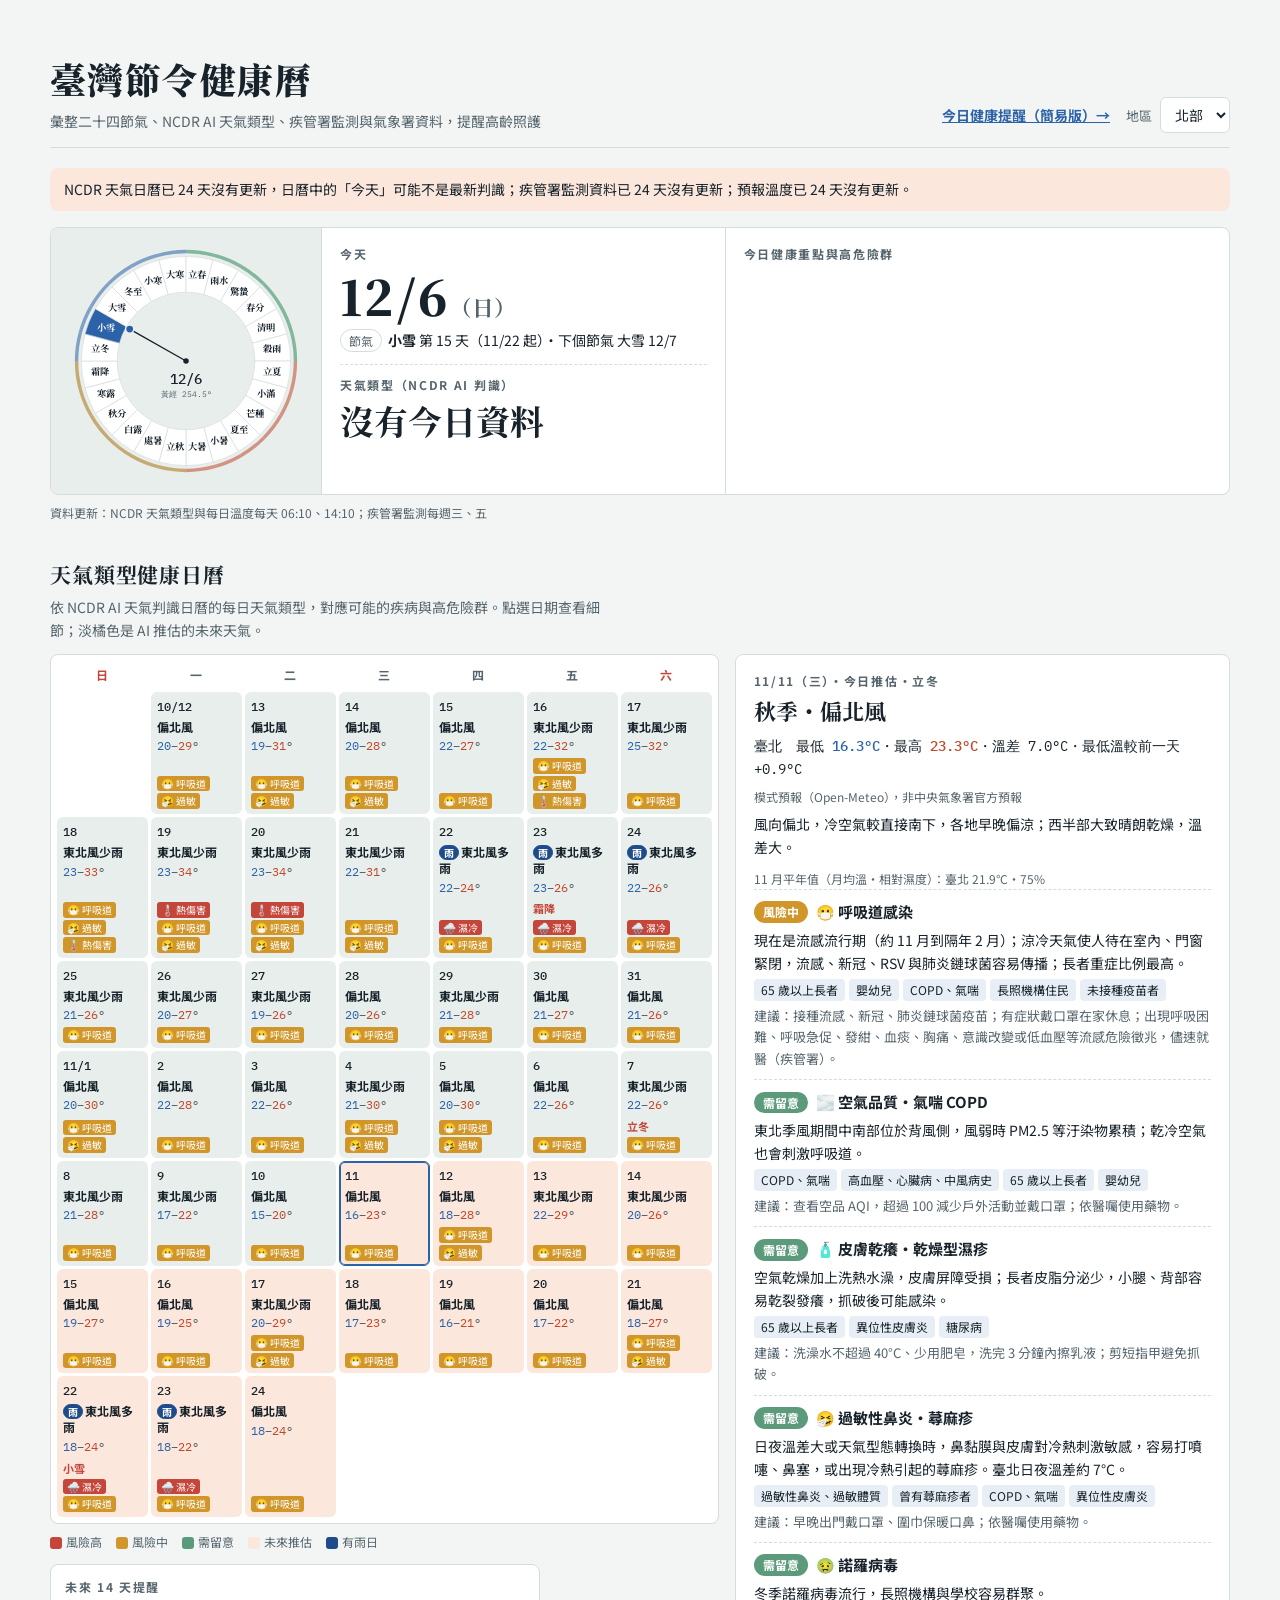
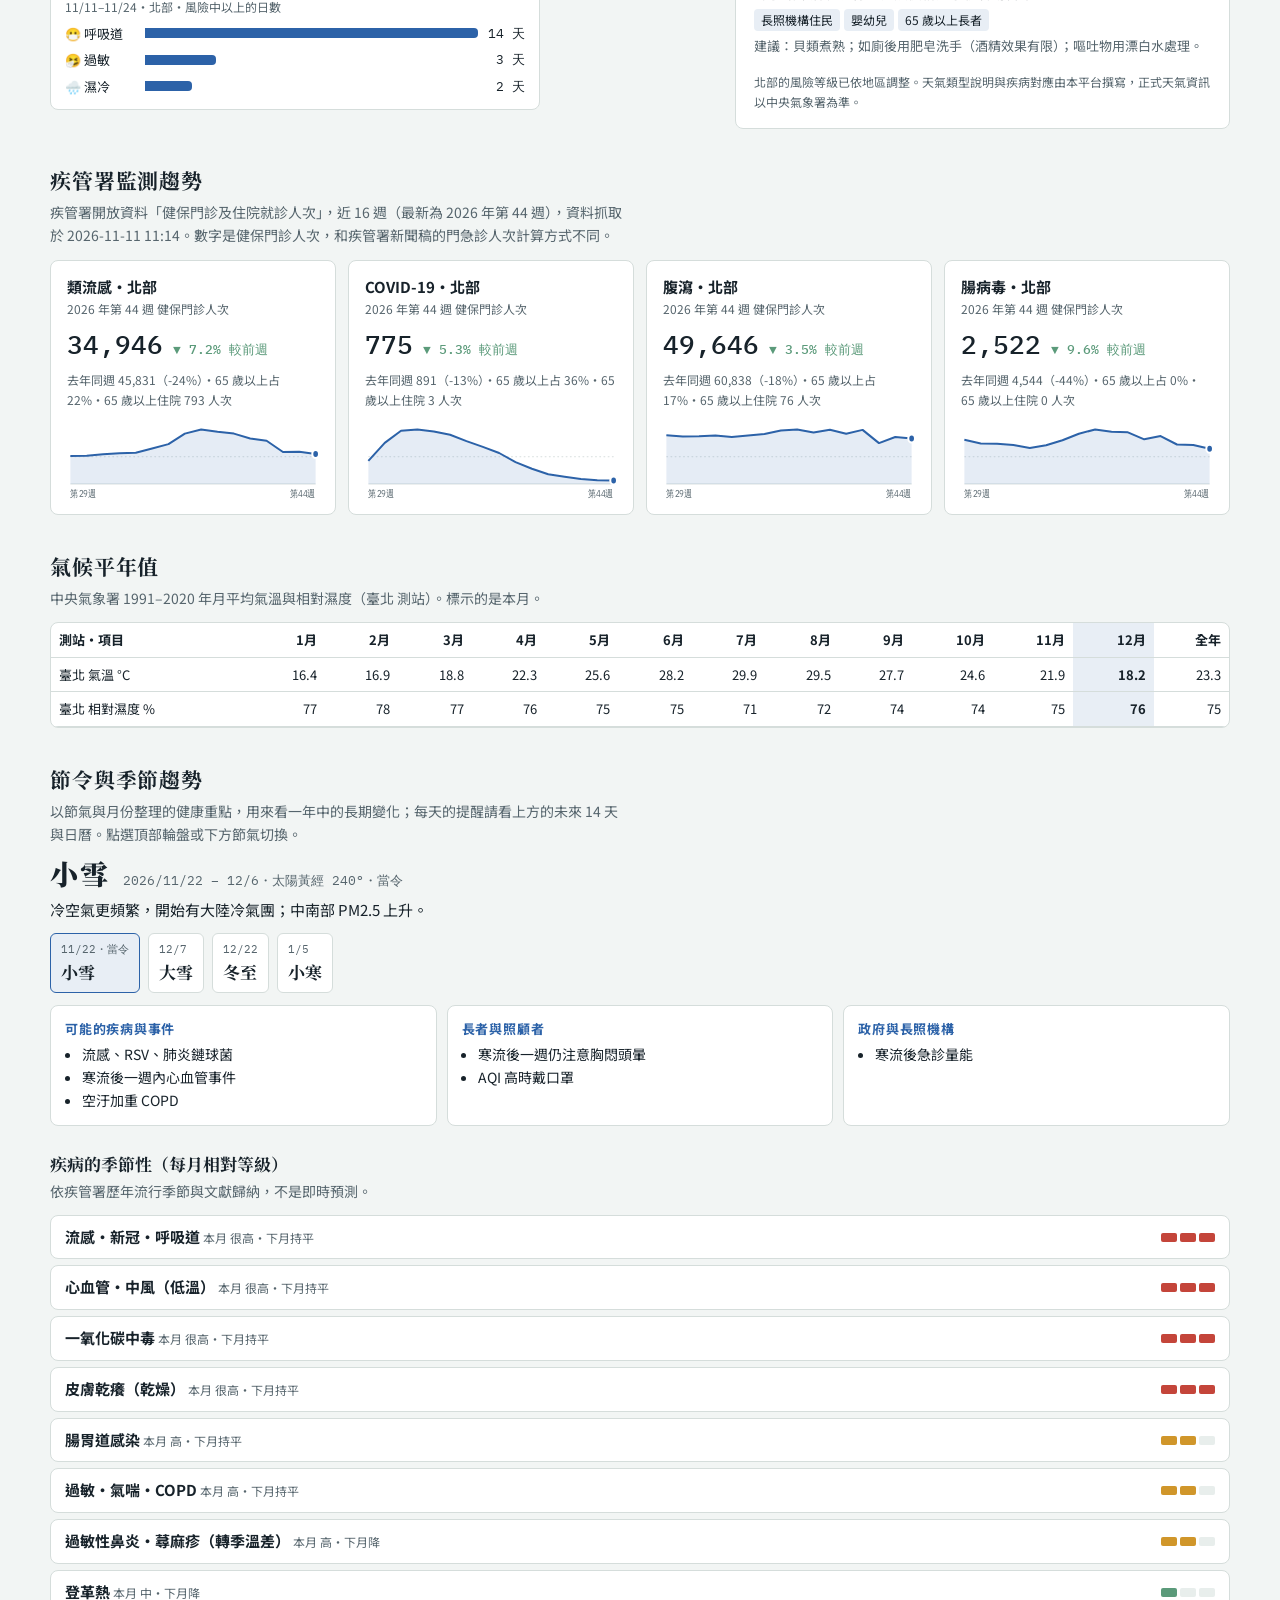
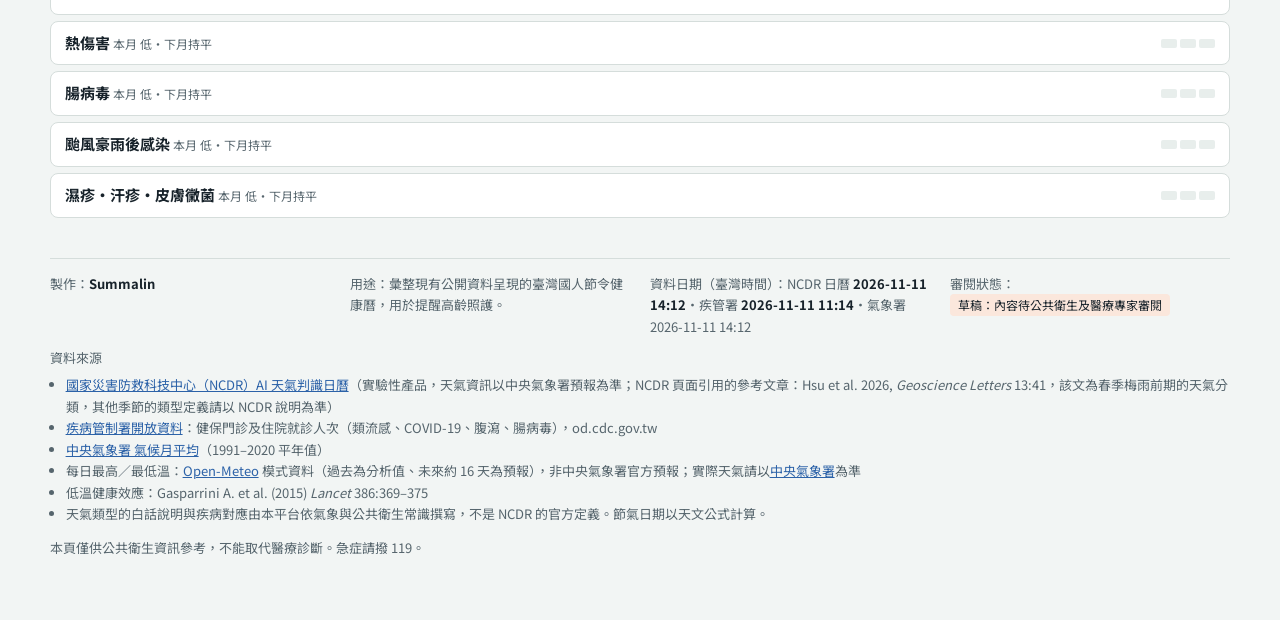
==== jieqi_health_web/site/index.html @ 46d6a979 "新增第三版節令健康曆（依節氣與候排列）與 722 血壓追蹤；就醫警訊改用官方出處 - /v3/：每列一個節氣、分初候二候三候；本節氣統計與 1991–2020 同節氣平均比較；一年 24 節氣表；疾管" ====
<!doctype html>
<html lang="zh-Hant-TW">
<head>
<meta charset="utf-8">
<meta name="viewport" content="width=device-width, initial-scale=1, viewport-fit=cover">
<style>:root{padding-top:env(safe-area-inset-top,0px);padding-bottom:env(safe-area-inset-bottom,0px)}body{margin:0}img{max-width:100%}[hidden]{display:none!important}</style>
</head>
<body>
﻿<title>臺灣節令健康曆</title>
<meta name="claude:viewport-fit-sides" content="cover">
<link rel="preconnect" href="https://fonts.googleapis.com">
<link rel="stylesheet" href="https://fonts.googleapis.com/css2?family=Noto+Serif+TC:wght@700;900&family=Noto+Sans+TC:wght@400;500;700&family=IBM+Plex+Mono:wght@400;500&display=swap">
<style>
/* Layout: 頂部今日摘要 → 天氣類型健康日曆（主角）→ 節氣輪盤 → 疾管署趨勢 → 平年值 → 季節風險；手機單欄 */
:root{
  --bg:#f2f5f4; --surface:#ffffff; --ink:#17222a; --muted:#56656d; --line:#d5dddb; --soft:#e8eeec;
  --spring:#2f8a5b; --summer:#c2472b; --autumn:#a8720f; --winter:#2c62a8;
  --accent:var(--winter); --accent-soft:color-mix(in srgb,var(--accent) 11%,var(--surface));
  --lv1:#5b9a7a; --lv2:#d0962a; --lv3:#c4453a; --fcst:#fbe7dc; --rain:#1e4b8a;
  --f-display:"Noto Serif TC","Songti TC","PMingLiU",serif;
  --f-body:"Noto Sans TC","PingFang TC","Microsoft JhengHei",sans-serif;
  --f-mono:"IBM Plex Mono",ui-monospace,Consolas,monospace;
}
@media (prefers-color-scheme: dark){:root:not([data-theme="light"]){
  --bg:#0f161b; --surface:#162028; --ink:#e3eaee; --muted:#93a3ab; --line:#2a3943; --soft:#1d2a33;
  --spring:#5cc18a; --summer:#f0785a; --autumn:#e2ab45; --winter:#6fa2e8;
  --lv1:#5fb48a; --lv2:#e2a940; --lv3:#ec6b5c; --fcst:#3a2a22; --rain:#6fa2e8; color-scheme:dark}}
:root[data-theme="dark"]{
  --bg:#0f161b; --surface:#162028; --ink:#e3eaee; --muted:#93a3ab; --line:#2a3943; --soft:#1d2a33;
  --spring:#5cc18a; --summer:#f0785a; --autumn:#e2ab45; --winter:#6fa2e8;
  --lv1:#5fb48a; --lv2:#e2a940; --lv3:#ec6b5c; --fcst:#3a2a22; --rain:#6fa2e8; color-scheme:dark}
body{background:var(--bg);color:var(--ink);font-family:var(--f-body);font-size:15px;line-height:1.65}
.wrap{max-width:1180px;margin:0 auto;padding-block:24px 48px;padding-left:max(16px,env(safe-area-inset-left,0px));padding-right:max(16px,env(safe-area-inset-right,0px))}
header.top{display:flex;flex-wrap:wrap;align-items:flex-end;justify-content:space-between;gap:12px 24px;border-bottom:1px solid var(--line);padding-bottom:14px;margin-bottom:20px}
header.top h1{font-family:var(--f-display);font-weight:900;font-size:clamp(26px,4vw,36px);margin:0;letter-spacing:.04em}
header.top p{margin:2px 0 0;color:var(--muted);font-size:14px}
.controls{display:flex;flex-wrap:wrap;gap:8px;align-items:center}
.v2link{font-size:14px;font-weight:700;color:var(--accent);margin-right:8px}
.controls label{font-size:13px;color:var(--muted)}
select{font:inherit;font-size:14px;padding:6px 10px;border:1px solid var(--line);border-radius:6px;background:var(--surface);color:var(--ink)}
button{font:inherit;cursor:pointer;color:var(--ink)}
:focus-visible{outline:2px solid var(--accent);outline-offset:2px}
h2{font-family:var(--f-display);font-size:21px;margin:34px 0 4px;letter-spacing:.04em;text-wrap:balance}
.lede{color:var(--muted);font-size:14px;margin:0 0 12px;max-width:72ch}
.notice{background:var(--fcst);border-radius:8px;padding:10px 14px;font-size:14px;margin-bottom:16px}

/* 今日摘要 */
.today{display:grid;grid-template-columns:minmax(0,.9fr) minmax(0,1fr) minmax(0,1.5fr);gap:12px}
@media (max-width:900px){.today{grid-template-columns:minmax(0,1fr)}}
.card{background:var(--surface);border:1px solid var(--line);border-radius:8px;padding:16px 18px;min-width:0}
.eyebrow{font-size:12px;letter-spacing:.14em;color:var(--muted);font-weight:700}
.big{font-family:var(--f-display);font-weight:900;font-size:clamp(34px,5vw,48px);line-height:1.1;margin:6px 0 2px;letter-spacing:.05em}
.meta{font-family:var(--f-mono);font-size:13px;color:var(--muted)}
.wx-type{font-family:var(--f-display);font-weight:700;font-size:clamp(26px,3.6vw,34px);line-height:1.2;margin:6px 0 4px}
.tag{display:inline-block;font-size:12px;padding:1px 8px;border-radius:999px;border:1px solid var(--line);color:var(--muted);margin-right:4px;white-space:nowrap}
.tag.rain{background:var(--rain);border-color:var(--rain);color:#fff}
.tag.fc{background:var(--fcst);border-color:transparent;color:var(--ink)}
.toprisk{display:flex;flex-direction:column;gap:8px;margin-top:8px}
.tr{display:grid;grid-template-columns:auto minmax(0,1fr);gap:4px 10px;align-items:baseline}
.pill{font-size:12px;font-weight:700;padding:1px 9px;border-radius:999px;color:#fff;white-space:nowrap}
.pill.l1{background:var(--lv1)}.pill.l2{background:var(--lv2)}.pill.l3{background:var(--lv3)}
.tr b{font-size:15px}
.tr span.g{grid-column:2;font-size:13px;color:var(--muted)}

#t-date{white-space:nowrap}
#t-date .wd{font-size:.45em;font-weight:700;color:var(--muted);letter-spacing:0}
.termnote{font-size:14px;margin-top:6px;line-height:1.6}
.termnote .tag{margin-right:6px}
.freq{font-size:12px;color:var(--muted);margin-top:8px}

/* 健康日曆 */
.calwrap{display:grid;grid-template-columns:minmax(0,1.35fr) minmax(0,1fr);gap:16px;align-items:start}
@media (max-width:960px){.calwrap{grid-template-columns:minmax(0,1fr)}}
.cal{display:grid;grid-template-columns:repeat(7,minmax(0,1fr));gap:3px;background:var(--surface);border:1px solid var(--line);border-radius:8px;padding:6px}
.cal .hd{text-align:center;font-size:12px;font-weight:700;color:var(--muted);padding:4px 0}
.cal .hd.we{color:var(--lv3)}
.day{min-height:86px;border:1px solid transparent;border-radius:6px;background:var(--soft);padding:4px 5px;text-align:left;display:flex;flex-direction:column;gap:2px;min-width:0}
.day.blank{background:transparent}
.day.fc{background:var(--fcst)}
.day.sel{border-color:var(--accent);box-shadow:inset 0 0 0 1px var(--accent)}
.day.is-today .dn::after{content:"今天";margin-left:4px;font-size:10px;font-weight:700;color:#fff;background:var(--accent);border-radius:3px;padding:0 4px}
.dn{font-family:var(--f-mono);font-size:12px;font-weight:500}
.dt{font-size:12px;font-weight:700;line-height:1.3;overflow-wrap:anywhere}
.ds{font-size:11px;color:var(--lv3);font-weight:700}
.tp{font-family:var(--f-mono);font-size:12px;font-variant-numeric:tabular-nums;color:var(--muted);white-space:nowrap}
.tp .lo{color:var(--winter)}.tp .hi{color:var(--summer)}
.templine{font-family:var(--f-mono);font-size:14px;margin:4px 0 6px;font-variant-numeric:tabular-nums}
.templine .lo{color:var(--winter);font-weight:500}.templine .hi{color:var(--summer);font-weight:500}
@media (max-width:620px){.tp{font-size:10px}}
.dots{display:flex;flex-wrap:wrap;gap:2px;margin-top:auto}
.dot{font-size:10px;line-height:1.5;padding:0 4px;border-radius:3px;color:#fff;white-space:nowrap}
.dot .abbr{display:none}
.dot .ic{margin-right:2px;font-size:1.05em}
.abbr-key{display:none;font-size:12px;color:var(--muted);margin-top:4px}
.dot.l1{background:var(--lv1)}.dot.l2{background:var(--lv2)}.dot.l3{background:var(--lv3)}
@media (max-width:620px){
  .day{min-height:64px;padding:3px}
  .dot{font-size:11px;padding:0 3px;line-height:1.45}
  .dot .full{display:none}
  .dot .abbr{display:inline}
  .abbr-key{display:block}
  .dt{font-size:11px}
}
.legend{display:flex;flex-wrap:wrap;gap:6px 14px;font-size:12px;color:var(--muted);margin-top:8px}
.legend i{display:inline-block;width:12px;height:12px;border-radius:3px;margin-right:4px;vertical-align:-2px}
.detail{position:sticky;top:calc(env(safe-area-inset-top,0px) + 10px)}
@media (max-width:960px){.detail{position:static}}
.detail h3{font-family:var(--f-display);font-size:22px;margin:2px 0 6px}
.detail .expl{font-size:14px;margin:6px 0 10px}
.rk{border-top:1px dashed var(--line);padding:10px 0}
.rk-h{display:flex;flex-wrap:wrap;align-items:center;gap:8px}
.rk-h b{font-size:15px}
.rk p{margin:4px 0;font-size:14px}
.grp{display:flex;flex-wrap:wrap;gap:4px;margin:4px 0}
.grp span{font-size:12px;background:var(--accent-soft);border-radius:4px;padding:1px 7px}
.rk .act{font-size:13px;color:var(--muted)}
.outlook{display:flex;flex-direction:column;gap:5px;margin-top:6px}
.ol{display:grid;grid-template-columns:5.5em minmax(0,1fr) 3em;gap:8px;align-items:center;font-size:13px}
.ol-card{margin-top:12px;padding:12px 14px;max-width:460px}
.ol-card .outlook{margin-top:6px}
.ol .bar{height:10px;border-radius:0 4px 4px 0;background:var(--accent)}
.ol .n{font-family:var(--f-mono);text-align:right;font-variant-numeric:tabular-nums}

/* 節氣 */
.jq{display:grid;grid-template-columns:minmax(260px,340px) minmax(0,1fr);gap:20px;align-items:start}
@media (max-width:820px){.jq{grid-template-columns:minmax(0,1fr)}}
svg.wheel{width:100%;max-width:340px;height:auto;display:block;margin:0 auto}
.seg{cursor:pointer}
.seg:hover{opacity:.8}
.wheel text{font-family:var(--f-display);font-size:13.5px;font-weight:700;pointer-events:none}
.term-name{font-family:var(--f-display);font-weight:900;font-size:28px;line-height:1.1;letter-spacing:.06em}
.jq-h{display:flex;flex-wrap:wrap;align-items:baseline;gap:4px 14px}
.jq-cl{margin:6px 0 0;max-width:68ch}
.h3{font-family:var(--f-display);font-size:17px;margin:24px 0 2px}
.summary{display:grid;grid-template-columns:minmax(200px,270px) minmax(0,1fr) minmax(0,1.25fr);gap:0;padding:0;overflow:hidden}
.summary>div{padding:16px 18px;min-width:0}
.summary>div+div{border-left:1px solid var(--line)}
.sum-wheel{display:flex;align-items:center;justify-content:center;background:var(--soft)}
.sum-wheel svg.wheel{max-width:270px}
.sum-wx{margin-top:12px;padding-top:10px;border-top:1px dashed var(--line)}
@media (max-width:900px){.summary{grid-template-columns:minmax(0,1fr)}.summary>div+div{border-left:0;border-top:1px solid var(--line)}.sum-wheel svg.wheel{max-width:260px}}
.cols{display:grid;grid-template-columns:repeat(auto-fit,minmax(220px,1fr));gap:10px;margin-top:12px}
.box{background:var(--surface);border:1px solid var(--line);border-radius:8px;padding:12px 14px;min-width:0}
.box h4{margin:0 0 4px;font-size:13px;letter-spacing:.06em;color:var(--accent)}
.box ul{margin:0;padding-left:1.2em;font-size:14px}
.tl{display:flex;flex-wrap:wrap;gap:8px;margin-top:10px}
.tl button{background:var(--surface);border:1px solid var(--line);border-radius:6px;padding:6px 10px;text-align:left}
.tl button.cur{border-color:var(--accent);background:var(--accent-soft)}
.tl .d{display:block;font-family:var(--f-mono);font-size:11px;color:var(--muted)}
.tl .n{font-family:var(--f-display);font-weight:700;font-size:17px}

/* 疾管署 */
.sm{display:grid;grid-template-columns:repeat(auto-fit,minmax(250px,1fr));gap:12px}
.sm .card{padding:14px 16px}
.sm h4{margin:0;font-size:15px}
.kpi{display:flex;align-items:baseline;gap:10px;flex-wrap:wrap;margin:4px 0}
.kpi b{font-family:var(--f-mono);font-size:26px;font-weight:500;font-variant-numeric:tabular-nums}
.chg{font-size:13px;font-family:var(--f-mono)}
.chg.up{color:var(--lv3)}.chg.dn{color:var(--lv1)}
.sub{font-size:12px;color:var(--muted);font-variant-numeric:tabular-nums}
.spark{position:relative;margin-top:6px}
.spark svg{width:100%;height:84px;display:block;overflow:visible}
.tip{position:absolute;pointer-events:none;background:var(--ink);color:var(--bg);font-size:12px;padding:3px 7px;border-radius:4px;white-space:nowrap;transform:translate(-50%,-110%);font-variant-numeric:tabular-nums}

/* 平年值 */
.tblwrap{overflow-x:auto;background:var(--surface);border:1px solid var(--line);border-radius:8px}
table.cl{border-collapse:collapse;width:100%;font-variant-numeric:tabular-nums;font-size:13px;min-width:640px}
table.cl th,table.cl td{padding:6px 8px;text-align:right;border-bottom:1px solid var(--line)}
table.cl th:first-child,table.cl td:first-child{text-align:left;white-space:nowrap}
table.cl .now{background:var(--accent-soft);font-weight:700}

/* 季節風險 */
details.risk{background:var(--surface);border:1px solid var(--line);border-radius:8px;margin-bottom:6px}
details.risk summary{list-style:none;display:grid;grid-template-columns:minmax(0,1fr) auto;gap:12px;align-items:center;padding:9px 14px;cursor:pointer}
details.risk summary::-webkit-details-marker{display:none}
.meter{display:flex;gap:3px}
.meter i{width:16px;height:9px;border-radius:2px;background:var(--soft)}
.rbody{padding:0 14px 12px;font-size:14px}

footer{margin-top:40px;padding-top:14px;border-top:1px solid var(--line);font-size:13px;color:var(--muted)}
footer .org{display:grid;grid-template-columns:repeat(auto-fit,minmax(220px,1fr));gap:6px 20px;margin-bottom:10px}
footer .org b{color:var(--ink)}
footer ul{padding-left:1.2em;margin:6px 0}
footer a{color:var(--accent)}
.review{display:inline-block;background:var(--fcst);color:var(--ink);border-radius:4px;padding:1px 8px;font-size:12px}
@media (prefers-reduced-motion:reduce){*{transition:none!important}}
</style>

<div class="wrap">
  <header class="top">
    <div>
      <h1>臺灣節令健康曆</h1>
      <p>彙整二十四節氣、NCDR AI 天氣類型、疾管署監測與氣象署資料，提醒高齡照護</p>
    </div>
    <div class="controls">
      <a class="v2link" href="v2/">今日健康提醒（簡易版）→</a>
      <label for="region">地區</label>
      <select id="region">
        <option value="北部">北部</option>
        <option value="中部">中部</option>
        <option value="南部">南部</option>
        <option value="東部">東部</option>
      </select>
    </div>
  </header>

  <div class="notice" id="notice" hidden></div>

  <section class="card summary" aria-label="今日摘要">
    <div class="sum-wheel">
      <svg class="wheel" id="wheel" viewBox="0 0 340 340" role="img" aria-label="二十四節氣輪盤，點選節氣看該節氣的健康重點"></svg>
    </div>
    <div class="sum-today">
      <div class="eyebrow">今天</div>
      <div class="big" id="t-date">—</div>
      <div class="termnote" id="t-term"></div>
      <div class="sum-wx">
        <div class="eyebrow">天氣類型（NCDR AI 判識）</div>
        <div class="wx-type" id="t-wx">讀取中…</div>
        <div id="t-wx-tags"></div>
      </div>
    </div>
    <div class="sum-risk">
      <div class="eyebrow" id="t-risk-h">今日健康重點與高危險群</div>
      <div class="toprisk" id="t-risk"></div>
    </div>
  </section>
  <div class="freq" id="freq">資料更新：NCDR 天氣類型與每日溫度每天 06:10、14:10；疾管署監測每週三、五</div>

  <h2>天氣類型健康日曆</h2>
  <p class="lede">依 NCDR AI 天氣判識日曆的每日天氣類型，對應可能的疾病與高危險群。點選日期查看細節；淡橘色是 AI 推估的未來天氣。</p>
  <div class="calwrap">
    <div>
      <div class="cal" id="cal" role="grid" aria-label="天氣類型健康日曆"></div>
      <div class="legend">
        <span><i style="background:var(--lv3)"></i>風險高</span>
        <span><i style="background:var(--lv2)"></i>風險中</span>
        <span><i style="background:var(--lv1)"></i>需留意</span>
        <span><i style="background:var(--fcst)"></i>未來推估</span>
        <span><i style="background:var(--rain)"></i>有雨日</span>
      </div>
      <div class="abbr-key" id="abbr-key"></div>
      <div class="card ol-card">
        <div class="eyebrow">未來 14 天提醒</div>
        <div class="sub" id="ol-h"></div>
        <div class="outlook" id="outlook"></div>
      </div>
    </div>
    <aside class="card detail" id="detail" aria-live="polite"></aside>
  </div>

  <h2>疾管署監測趨勢</h2>
  <p class="lede" id="cdc-lede">疾管署開放資料「健保門診及住院就診人次」，近 16 週。數字是健保門診人次，和疾管署新聞稿的門急診人次計算方式不同。</p>
  <div class="sm" id="cdc"></div>

  <h2>氣候平年值</h2>
  <p class="lede" id="cl-lede">中央氣象署 1991–2020 年月平均氣溫與相對濕度。</p>
  <div class="tblwrap"><table class="cl" id="cl"></table></div>

  <h2 id="jq">節令與季節趨勢</h2>
  <p class="lede">以節氣與月份整理的健康重點，用來看一年中的長期變化；每天的提醒請看上方的未來 14 天與日曆。點選頂部輪盤或下方節氣切換。</p>
  <div class="jqd">
    <div class="jq-h"><span class="term-name" id="j-name"></span><span class="meta" id="j-meta"></span></div>
    <p class="jq-cl" id="j-cl"></p>
    <div class="tl" id="j-tl"></div>
    <div class="cols" id="j-cols"></div>
  </div>
  <h3 class="h3">疾病的季節性（每月相對等級）</h3>
  <p class="lede">依疾管署歷年流行季節與文獻歸納，不是即時預測。</p>
  <div id="season"></div>

  <footer>
    <div class="org" id="org"></div>
    <div>資料來源</div>
    <ul>
      <li><a href="https://watch.ncdr.nat.gov.tw/watch_page_calendar" target="_blank" rel="noopener">國家災害防救科技中心（NCDR）AI 天氣判識日曆</a>（實驗性產品，天氣資訊以中央氣象署預報為準；NCDR 頁面引用的參考文章：Hsu et al. 2026, <i>Geoscience Letters</i> 13:41，該文為春季梅雨前期的天氣分類，其他季節的類型定義請以 NCDR 說明為準）</li>
      <li><a href="https://data.gov.tw/" target="_blank" rel="noopener">疾病管制署開放資料</a>：健保門診及住院就診人次（類流感、COVID-19、腹瀉、腸病毒），od.cdc.gov.tw</li>
      <li><a href="https://www.cwa.gov.tw/V8/C/C/Statistics/monthlymean.html" target="_blank" rel="noopener">中央氣象署 氣候月平均</a>（1991–2020 平年值）</li>
      <li>每日最高／最低溫：<a href="https://open-meteo.com/" target="_blank" rel="noopener">Open-Meteo</a> 模式資料（過去為分析值、未來約 16 天為預報），非中央氣象署官方預報；實際天氣請以<a href="https://www.cwa.gov.tw/" target="_blank" rel="noopener">中央氣象署</a>為準</li>
      <li>低溫健康效應：Gasparrini A. et al. (2015) <i>Lancet</i> 386:369–375</li>
      <li>天氣類型的白話說明與疾病對應由本平台依氣象與公共衛生常識撰寫，不是 NCDR 的官方定義。節氣日期以天文公式計算。</li>
    </ul>
    <p>本頁僅供公共衛生資訊參考，不能取代醫療診斷。急症請撥 119。</p>
  </footer>
</div>

<script>
(function(){
// ===== 機關資訊：上線前請修改 =====
const SITE={
  maker:'Summalin',
  purpose:'彙整現有公開資料呈現的臺灣國人節令健康曆，用於提醒高齡照護。',
  review:'草稿：內容待公共衛生及醫療專家審閱',
};

const $=id=>document.getElementById(id);
const esc=s=>String(s??'').replace(/[&<>"']/g,c=>({'&':'&amp;','<':'&lt;','>':'&gt;','"':'&quot;',"'":'&#39;'}[c]));
const WD='日一二三四五六';
let DATA=null, REGION='北部', SEL=null, PICK=null;
try{const r=localStorage.getItem('jq-region');if(['北部','中部','南部','東部'].includes(r))REGION=r;}catch(e){}
$('region').value=REGION;

// ===== 天文：太陽視黃經 =====
const rad=Math.PI/180;
function sunLon(jd){const T=(jd-2451545)/36525;const L0=280.46646+36000.76983*T+0.0003032*T*T;const M=(357.52911+35999.05029*T-0.0001537*T*T)*rad;const C=(1.914602-0.004817*T-0.000014*T*T)*Math.sin(M)+(0.019993-0.000101*T)*Math.sin(2*M)+0.000289*Math.sin(3*M);const om=(125.04-1934.136*T)*rad;const l=L0+C-0.00569-0.00478*Math.sin(om);return((l%360)+360)%360;}
const toJD=ms=>ms/86400000+2440587.5, fromJD=jd=>(jd-2440587.5)*86400000;
function solve(t,g){let jd=g;for(let i=0;i<8;i++){const d=((t-sunLon(jd)+540)%360)-180;jd+=d*365.2422/360;}return jd;}
function tw(jd){const t=new Date(fromJD(jd)+8*3600000);return{y:t.getUTCFullYear(),m:t.getUTCMonth()+1,d:t.getUTCDate()};}
function ymdJD(s){const[y,m,d]=s.split('-').map(Number);return toJD(Date.UTC(y,m-1,d,15,59));}
function todayYMD(){const t=tw(toJD(Date.now()));return`${t.y}-${String(t.m).padStart(2,'0')}-${String(t.d).padStart(2,'0')}`;}
function termAt(ymd){const jd=ymdJD(ymd),lon=sunLon(jd),i=Math.floor(lon/15);const st=solve(i*15,jd-(lon-i*15)*365.2422/360);return{jd,lon,i,st};}

// ===== 節氣內容（黃經 0,15,…,345）=====
const S={sp:'spring',su:'summer',au:'autumn',wi:'winter'};
const T=[
 ['春分',S.sp,'晝夜等長，鋒面頻繁；春季境外汙染與沙塵常使空品轉差。',['過敏性鼻炎、氣喘、COPD 惡化','溫差大，血壓波動'],['外出前查看空品 AQI','依醫囑使用藥物'],['空品預警連結社區據點與長照機構']],
 ['清明',S.sp,'春雨綿綿、氣溫回升，掃墓移動人潮多。',['腸病毒開始上升','掃墓跌倒、蜂螫、熱衰竭'],['掃墓避開正午、穿防滑鞋','祭品不要久放再吃'],['教保機構腸病毒衛教']],
 ['穀雨',S.sp,'雨量增加、轉為悶熱，黴菌與塵蟎容易孳生。',['腸病毒升溫','黴菌與塵蟎過敏','細菌性食物中毒'],['寢具熱水清洗、室內除濕','剩菜盡快冷藏'],['食品衛生稽查']],
 ['立夏',S.su,'入夏，氣溫明顯上升，梅雨鋒面即將報到。',['腸病毒接近高峰','熱傷害開始出現'],['少量多次喝水','住家內外倒積水'],['熱傷害預警上線']],
 ['小滿',S.su,'梅雨季，豪雨可能引發淹水與土石流。',['腸病毒高峰','淹水後鉤端螺旋體、類鼻疽'],['淹水清理穿雨鞋戴手套','準備防災包與 3 天份藥物'],['更新長照機構與行動不便者撤離名冊']],
 ['芒種',S.su,'梅雨後期，高溫高濕，午後雷陣雨。',['腸病毒重症好發','熱傷害','皮膚黴菌感染'],['室內熱時開冷氣或電扇','留意尿量減少與頭暈'],['熱危害警示發給關懷員']],
 ['夏至',S.su,'日照最長，午後雷陣雨頻繁。',['熱衰竭、熱中暑','腸胃炎','登革熱'],['10–14 時避免外出','室內也會中暑'],['設置清涼避暑據點']],
 ['小暑',S.su,'颱風季開始，炎熱潮濕。',['熱傷害','颱風外傷與停電'],['颱風前備妥藥物與行動電源','維生器材使用者備援電源'],['維生器材用電名冊與優先復電']],
 ['大暑',S.su,'全年最熱，高溫可達 35°C 以上。',['熱中暑','脫水、泌尿道感染','高溫心血管事件'],['分次喝水，心腎病人依醫囑','體溫持續上升、意識不清，立即就醫或撥 119'],['長照與居服排班避開高溫']],
 ['立秋',S.au,'名為入秋，實際仍炎熱，颱風活躍。',['颱風豪雨後類鼻疽、鉤端螺旋體','登革熱上升'],['災後清理戴口罩、雨鞋、手套','清除積水容器'],['災後感染症監測']],
 ['處暑',S.au,'暑氣漸消，南部仍濕熱，颱風豪雨不斷。',['登革熱升溫','開學後腸病毒小高峰'],['防蚊、清積水','出現重症警示徵象儘速就醫'],['登革熱擴散預警']],
 ['白露',S.au,'早晚轉涼，日夜溫差加大；南部登革熱進入高峰。',['登革熱高峰','開學群聚呼吸道感染','溫差血壓波動'],['早晚加外套','長者務必防蚊'],['準備疫苗接種動線']],
 ['秋分',S.au,'東北季風開始影響北部；秋颱與東北季風共伴易致豪雨。',['登革熱高峰','共伴效應豪雨','過敏性鼻炎'],['注意豪雨特報','鼻炎氣喘回診調藥'],['長照機構防災計畫檢查']],
 ['寒露',S.au,'北部轉涼、中南部乾燥；10/1 公費流感與新冠疫苗開打。',['流感、新冠接種期','空品轉差'],['65 歲以上儘早接種疫苗','依資格補種肺炎鏈球菌疫苗'],['機構住民與員工接種率追蹤']],
 ['霜降',S.au,'日夜溫差大，空品持續轉差。',['流感升溫','低溫心血管事件','皮膚乾癢'],['起床先坐起再下床','規律量血壓'],['低溫特報與獨居關懷名單']],
 ['立冬',S.wi,'入冬，東北季風增強；北部與東北部濕冷，中南部乾燥、溫差大。',['流感流行期','降溫後心肌梗塞、中風','一氧化碳中毒、諾羅病毒'],['頭頸手腳保暖','胸痛、單側無力打 119','熱水器裝在室外'],['寒流期間優先關懷獨居長者','機構腹瀉與發燒群聚通報']],
 ['小雪',S.wi,'冷空氣更頻繁，開始有大陸冷氣團；中南部 PM2.5 上升。',['流感、RSV、肺炎鏈球菌','寒流後一週內心血管事件','空汙加重 COPD'],['寒流後一週仍注意胸悶頭暈','AQI 高時戴口罩'],['寒流後急診量能']],
 ['大雪',S.wi,'寒流機會增加，平地可能低於 10°C。',['低溫死亡風險升高','一氧化碳中毒高峰','諾羅病毒群聚'],['不要燒炭取暖','貝類煮熟、肥皂洗手'],['低溫特報觸發獨居訪視與街友收容']],
 ['冬至',S.wi,'夜最長，寒流頻繁；進補與聚餐多。',['流感高峰','進補飲酒加重心血管負擔','一氧化碳、諾羅'],['進補不配酒','湯圓小口吃'],['門急診分流']],
 ['小寒',S.wi,'全年最冷時段之一，寒流常見。',['低溫心血管與呼吸道死亡高峰','失溫','一氧化碳中毒'],['室內也要穿暖','獨居長者每天聯繫家人'],['低溫特報當天電話問安與送餐察看']],
 ['大寒',S.wi,'最冷節氣，春節前人潮移動、聚餐多。',['流感、新冠升溫','低溫心血管事件','聚餐腸胃炎'],['返鄉前補打疫苗','依醫囑使用藥物'],['春節醫療院所輪值']],
 ['立春',S.sp,'冬春交替，冷氣團仍頻繁；春節返鄉聚集。',['春節後流感高峰','低溫心血管事件'],['不舒服不要拖到年後','長者坐離門口避風'],['機構訪客有症狀暫緩探視']],
 ['雨水',S.sp,'降雨增加、濕冷，春雨開始。',['呼吸道感染持續','濕滑跌倒'],['浴室防滑墊與扶手','雨天穿防滑鞋'],['居家無障礙與防跌補助宣導']],
 ['驚蟄',S.sp,'回暖但寒流可能回馬槍，蟲媒開始活動。',['溫差心血管事件','過敏、氣喘','境外移入登革熱'],['不要太早收起冬衣','返國發燒告知旅遊史'],['病媒蚊孳生源清除啟動']],
].map(a=>({n:a[0],s:a[1],c:a[2],f:a[3],e:a[4],g:a[5]}));

// ===== 天氣類型 → 健康風險 規則 =====
const G={
  old:'65 歲以上長者', solo:'獨居長者', cvd:'高血壓、心臟病、中風病史', dm:'糖尿病', ckd:'慢性腎病、洗腎',
  copd:'COPD、氣喘', baby:'嬰幼兒', ltc:'長照機構住民', unvax:'未接種疫苗者', outdoor:'戶外工作者',
  mob:'行動不便、失能者', home:'街友', vent:'使用居家呼吸器、製氧機者', oldhouse:'老舊公寓住戶', skin:'異位性皮膚炎', imm:'免疫力低下者', care:'照顧孫輩的長者', preg:'孕婦',
  allergy:'過敏性鼻炎、過敏體質', urt:'曾有蕁麻疹者', bed:'臥床、長期穿尿布者'
};
function parseWx(d){
  const t=(d.type||'')+' '+(d.season||''), m=+d.date.slice(5,7);
  let season=/冬/.test(d.season)?'wi':/梅/.test(d.season)?'me':/春/.test(d.season)?'sp':/夏/.test(d.season)?'su':/秋/.test(d.season)?'au':
    ([12,1,2].includes(m)?'wi':[3,4].includes(m)?'sp':[5,6].includes(m)?'me':[7,8,9].includes(m)?'su':'au');
  return{season,m,
    ne:/東北/.test(t), n:/偏北|北風|北方/.test(t)&&!/東北/.test(t), cold:/寒流|冷氣團|冷高壓|寒潮/.test(t),
    sw:/西南/.test(t), s:/偏南|南風/.test(t)&&!/西南/.test(t), e:/偏東|東風/.test(t)&&!/東北/.test(t),
    front:/鋒面/.test(t), ty:/颱/.test(t), high:/高壓|太平洋/.test(t)&&!/冷高壓/.test(t), conv:/對流|雷/.test(t),
    wet:d.rain||(/多雨|豪雨|大雨|降雨/.test(t)&&!/少雨/.test(t)), dry:/少雨|無雨|乾/.test(t)||(!d.rain&&!/雨/.test(t)),
    region:(t.match(/北部|中部|南部|東部|東北部|西半部|迎風/)||[''])[0]};
}
// 白話說明（本平台撰寫，非 NCDR 官方定義）
const WX_TEXT={
  '東北風少雨':'東北季風影響，北部、東北部多雲偶有短暫雨，中南部晴朗乾燥、日夜溫差大；中南部在背風側，空氣汙染物容易累積。',
  '東北風多雨':'東北季風帶來水氣，迎風面的北部、東北部與東部降雨明顯、濕冷；中南部多雲。',
  '偏北風':'風向偏北，冷空氣較直接南下，各地早晚偏涼；西半部大致晴朗乾燥，溫差大。',
};
function wxText(d,f){
  if(WX_TEXT[d.type])return WX_TEXT[d.type];
  const p=[];
  if(f.cold)p.push('冷空氣強，各地明顯降溫');
  if(f.ne)p.push('東北季風影響'); if(f.n)p.push('風向偏北，氣溫偏低');
  if(f.sw)p.push('西南氣流帶來充沛水氣，中南部易有大雨'); if(f.s)p.push('偏南風，溫暖潮濕');
  if(f.e)p.push('偏東風，東半部易有雨、西半部偏熱'); if(f.front)p.push('鋒面通過，降雨並可能降溫');
  if(f.ty)p.push('颱風影響，風雨與災害風險高'); if(f.high)p.push('高壓籠罩，晴朗炎熱');
  if(f.conv)p.push('午後對流旺盛，局部雷陣雨');
  p.push(f.wet?'有降雨':'降雨少');
  return p.join('，')+'。';
}
// 每日最高／最低溫（Open-Meteo），依地區取代表測站
function tempOf(date,region){
  const st=STN[region][0], s=DATA&&DATA.temp&&DATA.temp.stations&&DATA.temp.stations[st];
  if(!s||!s[date])return null;
  const pd=new Date(Date.parse(date+'T00:00:00Z')-86400000).toISOString().slice(0,10), p=s[pd], [mx,mn]=s[date];
  return{st,mx,mn,rng:mx-mn,dmn:p?mn-p[1]:0};
}
// 地區加權：某些風險在特定地區較明顯
const RW={air:{中部:1,南部:1,東部:-1},wetcold:{北部:1,東部:1,中部:-1,南部:-1},dengue:{南部:1,北部:-1,東部:-1},heat:{中部:0,南部:0}};
function risks(d,region){
  const f=parseWx(d), out=[], cool=['au','wi','sp'].includes(f.season), wintery=f.season==='wi'||[12,1,2].includes(f.m);
  const add=(k,lv,name,why,groups,act)=>{lv+=(RW[k]&&RW[k][region])||0; if(lv>=1)out.push({k,lv:Math.min(3,lv),name,why,groups:groups.map(g=>G[g]),act});};
  const tp=tempOf(d.date,region);
  const cold10=!!(tp&&tp.mn<=10), drop=!!(tp&&tp.dmn<=-5);
  const tt=tp?`（${tp.st}最低 ${tp.mn.toFixed(0)}°C${tp.dmn<=-3?`，比前一天低 ${(-tp.dmn).toFixed(0)}°C`:''}）`:'';
  const cvdOn=tp?(tp.mn<=16||drop||f.cold):((f.ne||f.n||f.cold)&&cool);
  if(cvdOn)
    add('cvd',f.cold||cold10||drop?3:(tp?(tp.mn<=13||wintery?2:1):(wintery?3:2)),'心血管・中風','冷空氣使氣溫下降、日夜溫差加大'+tt+'，血管收縮、血壓上升；低溫效應會延遲數天，冷空氣過後一週仍要留意。',
      ['old','cvd','dm','ckd','solo'],'早晚與清晨出門保暖頭頸手腳；每天量血壓、依醫囑使用藥物；「微笑」臉部不對稱、「舉手」一手垂下、「說你好」講不清楚，任一情形儘快撥 119 並記下發生時間（國健署）。');
  const fluSeason=[11,12,1,2].includes(f.m);
  if(f.ne||f.n||f.cold||(f.wet&&cool)||fluSeason)
    add('resp',wintery||f.cold||(tp&&tp.mn<=12)?3:2,'呼吸道感染',(fluSeason?'現在是流感流行期（約 11 月到隔年 2 月）；':'')+'涼冷天氣使人待在室內、門窗緊閉，流感、新冠、RSV 與肺炎鏈球菌容易傳播；長者重症比例最高。',
      ['old','baby','copd','ltc','unvax'],'接種流感、新冠、肺炎鏈球菌疫苗；有症狀戴口罩在家休息；出現呼吸困難、呼吸急促、發紺、血痰、胸痛、意識改變或低血壓等流感危險徵兆，儘速就醫（疾管署）。');
  if((f.ne||f.n)&&f.dry&&cool)
    add('air',1,'空氣品質・氣喘 COPD','東北季風期間中南部位於背風側，風弱時 PM2.5 等汙染物累積；乾冷空氣也會刺激呼吸道。',
      ['copd','cvd','old','baby'],'查看空品 AQI，超過 100 減少戶外活動並戴口罩；依醫囑使用藥物。');
  if(f.ne&&f.wet)
    add('wetcold',2,'濕冷・跌倒','迎風面持續降雨、濕冷，路面與浴室濕滑；濕冷也讓關節不適、活動量下降。',
      ['old','mob','solo'],'浴室加防滑墊與扶手，雨天外出穿防滑鞋；室內保持溫暖乾燥。');
  if(f.cold||((f.ne||f.n)&&wintery)||(tp&&tp.mn<=12))
    add('co',f.cold||(tp&&tp.mn<=8)?3:2,'一氧化碳中毒','天冷門窗緊閉、熱水器裝在室內或加蓋陽台，燃燒不完全產生一氧化碳。',
      ['oldhouse','solo','old'],'熱水器裝在室外、洗澡時開窗；頭痛頭暈想吐立即開窗離開；不要燒炭取暖。');
  if(f.dry&&cool&&(f.ne||f.n||f.cold))
    add('skin',1,'皮膚乾癢・乾燥型濕疹','空氣乾燥加上洗熱水澡，皮膚屏障受損；長者皮脂分泌少，小腿、背部容易乾裂發癢，抓破後可能感染。',
      ['old','skin','dm'],'洗澡水不超過 40°C、少用肥皂，洗完 3 分鐘內擦乳液；剪短指甲避免抓破。');
  // 過敏性鼻炎・蕁麻疹：日夜溫差大、天氣類型轉換、轉季月份
  const swing=tp?tp.rng>=8:(cool&&f.dry&&(f.ne||f.n)), turn=!!d._turn, shoulder=[3,4,10,11].includes(f.m);
  if(swing||turn||shoulder)
    add('allergy',(swing&&(turn||shoulder||(tp&&tp.rng>=10)))?2:1,'過敏性鼻炎・蕁麻疹','日夜溫差大或天氣型態轉換時，鼻黏膜與皮膚對冷熱刺激敏感，容易打噴嚏、鼻塞，或出現冷熱引起的蕁麻疹。'+(tp?`${tp.st}日夜溫差約 ${tp.rng.toFixed(0)}°C。`:'')+(turn?'這天的天氣類型和前一天不同。':''),
      ['allergy','urt','copd','skin'],'早晚出門戴口罩、圍巾保暖口鼻；依醫囑使用藥物。');
  // 濕疹・汗疹・黴菌：高溫高濕
  if(['su','me'].includes(f.season)&&(f.wet||f.s||f.sw||f.high||f.conv||f.season==='me'))
    add('eczema',f.season==='me'||f.wet?2:1,'濕疹・汗疹・皮膚黴菌','高溫潮濕讓汗水悶在皮膚皺摺處，容易長汗疹、濕疹，也利於黴菌（股癬、念珠菌）孳生；臥床與穿尿布的長者最常見。',
      ['bed','dm','old','baby'],'衣物選透氣吸汗材質，汗濕就換；皮膚皺摺處保持乾爽；照顧臥床者每 2 小時翻身並檢查尿布區皮膚。');
  const heatOld=['su','me'].includes(f.season)&&(f.high||f.s||f.conv||f.e||(f.sw&&!f.wet)||(f.season==='su'&&f.dry));
  if(tp?tp.mx>=30:heatOld)
    add('heat',tp?(tp.mx>=34?3:tp.mx>=32?2:1):(f.high||f.season==='su'?3:2),'熱傷害','高溫潮濕使身體散熱困難'+(tp?`（${tp.st}最高 ${tp.mx.toFixed(0)}°C）`:'')+'；長者體溫調節較差，在室內不開冷氣也可能中暑。',
      ['old','solo','cvd','ckd','outdoor','baby'],'10–14 時避免戶外活動，少量多次喝水；室內開冷氣或電扇；不舒服時先移到陰涼處、喝加少許鹽的冷開水；體溫持續上升、呼吸困難或意識持續不清，立即就醫或撥 119（國健署）。');
  if(f.wet&&(f.sw||f.front||f.ty||['me','su'].includes(f.season)))
    add('flood',f.ty?3:2,'豪雨後感染','豪雨淹水後，汙水與土壤散播鉤端螺旋體、類鼻疽菌；傷口接觸汙水易感染。',
      ['dm','ckd','imm','outdoor'],'清理時穿雨鞋、戴手套口罩；有傷口避免接觸汙水，發燒就醫並告知接觸史。');
  if(f.m>=6&&f.m<=11&&(f.wet||f.s||f.sw||f.season==='su'))
    add('dengue',f.m>=8&&f.m<=10?2:1,'登革熱','雨後積水容器孳生病媒蚊，氣溫高時傳播快；長者與二次感染者重症風險較高。',
      ['old','cvd','dm'],'清除積水容器、穿淺色長袖、用防蚊液；出現腹部疼痛及壓痛、持續性嘔吐、黏膜出血、嗜睡或躁動不安等重症警示徵象，儘速就醫並告知旅遊史（疾管署）。');
  if(f.ty)
    add('typhoon',3,'颱風外傷・停電','強風豪雨造成外傷、停電與交通中斷，維生器材與洗腎、透析治療可能受影響。',
      ['vent','ckd','mob','ltc'],'備妥 3 天份藥物、行動電源與備援電源；依通知提前撤離。');
  if(['me','su'].includes(f.season))
    add('gi',f.season==='su'?2:1,'食物中毒・腸胃炎','高溫潮濕利於細菌孳生，食物在室溫下放置過久易引起中毒。',
      ['ltc','baby','old'],'生熟食分開、剩菜盡快冷藏；腹瀉時補充水分電解質。');
  else if(wintery||f.m===11||f.m===3)
    add('gi',1,'諾羅病毒','冬季諾羅病毒流行，長照機構與學校容易群聚。',['ltc','baby','old'],'貝類煮熟；如廁後用肥皂洗手（酒精效果有限）；嘔吐物用漂白水處理。');
  if(f.m>=4&&f.m<=7)
    add('ev',f.m>=5&&f.m<=6?2:1,'腸病毒','每年 5–6 月為高峰，祖父母照顧孫輩時容易互相傳染。',['baby','care','preg'],'照顧嬰幼兒前後用肥皂洗手；孫輩有手足口症狀時避免共用餐具。');
  if(!out.length)
    out.push({k:'calm',lv:1,name:'天氣平穩',why:'這個天氣類型沒有明顯的健康風險訊號。',groups:[G.old],act:'維持規律作息，依醫囑使用藥物。'});
  return out.sort((a,b)=>b.lv-a.lv);
}
const SHORT={cvd:'心血管',resp:'呼吸道',air:'空品',wetcold:'濕冷',co:'一氧化碳',skin:'皮膚乾癢',allergy:'過敏',eczema:'濕疹',heat:'熱傷害',flood:'災後感染',dengue:'登革熱',typhoon:'颱風',gi:'腸胃',ev:'腸病毒',calm:'平穩'};
const ICON={cvd:'❤️',resp:'😷',air:'🌫️',wetcold:'🌧️',co:'⚠️',skin:'🧴',allergy:'🤧',eczema:'💦',heat:'🌡️',flood:'🌊',dengue:'🦟',typhoon:'🌀',gi:'🤢',ev:'👶',calm:'🙂'};
const ABBR={cvd:'心',resp:'呼',air:'空',wetcold:'濕',co:'碳',skin:'膚',allergy:'敏',eczema:'疹',heat:'熱',flood:'災',dengue:'登',typhoon:'颱',gi:'胃',ev:'腸',calm:'穩'};
const LVN=['','需留意','風險中','風險高'];

// ===== 季節性（月相對等級）=====
const SEA=[
 ['流感・新冠・呼吸道',[3,3,2,1,1,1,1,1,1,2,2,3]],['心血管・中風（低溫）',[3,3,2,1,0,0,1,1,0,1,2,3]],
 ['熱傷害',[0,0,0,1,2,3,3,3,2,1,0,0]],['登革熱',[0,0,0,0,1,1,2,3,3,3,2,1]],['腸病毒',[0,0,1,2,3,3,2,1,2,2,1,0]],
 ['腸胃道感染',[2,2,1,1,2,3,3,3,2,1,2,2]],['一氧化碳中毒',[3,3,1,0,0,0,0,0,0,0,1,3]],
 ['過敏・氣喘・COPD',[2,2,3,2,1,0,0,0,1,2,2,2]],['颱風豪雨後感染',[0,0,0,0,1,2,2,3,3,1,0,0]],
 ['過敏性鼻炎・蕁麻疹（轉季溫差）',[1,1,3,2,1,0,0,0,1,2,3,2]],['濕疹・汗疹・皮膚黴菌',[0,0,0,1,2,3,3,3,2,1,0,0]],
 ['皮膚乾癢（乾燥）',[3,3,2,1,0,0,0,0,0,1,2,3]]];

const STN={北部:['臺北'],中部:['臺中'],南部:['高雄'],東部:['宜蘭','花蓮']};
const CDCK=[['ili','類流感'],['covid','COVID-19'],['diarrhea','腹瀉'],['ev','腸病毒']];

// ===== 繪製：今日摘要 =====
function renderToday(){
  const ty=todayYMD(), tm=termAt(ty), t=T[tm.i], s=tw(tm.st);
  const [yy,mm,dd]=ty.split('-').map(Number), wd=WD[new Date(Date.UTC(yy,mm-1,dd)).getUTCDay()];
  const nx=T[(tm.i+1)%24], nd=tw(solve(((tm.i+1)%24)*15,tm.st+15.2)), dayN=Math.floor(tm.jd-tm.st)+1;
  $('t-date').innerHTML=`${mm}/${dd}<small class="wd">（${wd}）</small>`;
  $('t-term').innerHTML=`<span class="tag">節氣</span><b>${t.n}</b> 第 ${dayN} 天（${s.m}/${s.d} 起）・下個節氣 ${nx.n} ${nd.m}/${nd.d}`;
  const d=DATA&&DATA.ncdr&&DATA.ncdr.days.find(x=>x.date===ty);
  if(!d){$('t-wx').textContent='沒有今日資料';$('t-risk').innerHTML='';return;}
  $('t-wx').textContent=`${d.season}・${d.type}`;
  const tp=tempOf(ty,REGION);
  $('t-wx-tags').innerHTML=(d.rain?'<span class="tag rain">有雨日</span>':'')+`<span class="tag fc">今日推估</span>`+
    (tp?`<div class="templine">${tp.st} <span class="lo">${tp.mn.toFixed(0)}°C</span> – <span class="hi">${tp.mx.toFixed(0)}°C</span></div>`:'')+
    `<div class="meta" style="margin-top:6px">${esc(wxText(d,parseWx(d)))}</div>`;
  $('t-risk-h').textContent=`今日健康重點與高危險群（${REGION}）`;
  $('t-risk').innerHTML=risks(d,REGION).slice(0,3).map(r=>`<div class="tr"><span class="pill l${r.lv}">${LVN[r.lv]}</span><b>${ICON[r.k]||''} ${r.name}</b><span class="g">高危險群：${r.groups.join('、')}</span></div>`).join('');
}

// ===== 日曆 =====
function renderCal(){
  const el=$('cal'); const days=(DATA&&DATA.ncdr&&DATA.ncdr.days)||[];
  if(!days.length){el.innerHTML='<div style="grid-column:1/-1;padding:20px;color:var(--muted)">沒有 NCDR 日曆資料</div>';return;}
  const ty=todayYMD();
  if(!SEL||!days.some(d=>d.date===SEL))SEL=(days.find(d=>d.date===ty)||days.find(d=>d.kind==='today')||days[days.length-1]).date;
  let h=[...WD].map((w,i)=>`<div class="hd${i===0||i===6?' we':''}">${w}</div>`).join('');
  const first=new Date(days[0].date+'T00:00:00Z').getUTCDay();
  for(let i=0;i<first;i++)h+='<div class="day blank" aria-hidden="true"></div>';
  let lastM='';
  days.forEach(d=>{
    const rs=risks(d,REGION), m=d.date.slice(5,7), dd=+d.date.slice(8);
    const lab=(m!==lastM?`${+m}/`:'')+dd; lastM=m;
    h+=`<button class="day${d.kind!=='obs'?' fc':''}${d.date===SEL?' sel':''}${d.date===ty?' is-today':''}" data-d="${d.date}" aria-pressed="${d.date===SEL}" aria-label="${d.date} ${esc(d.type)}">
      <span class="dn">${lab}</span>
      <span class="dt">${d.rain?'<span class="tag rain" style="font-size:10px;padding:0 4px;margin:0 2px 0 0">雨</span>':''}${esc(d.type)}</span>
      ${(t=>t?`<span class="tp"><span class="lo">${t.mn.toFixed(0)}</span>–<span class="hi">${t.mx.toFixed(0)}</span>°</span>`:'')(tempOf(d.date,REGION))}
      ${d.solar?`<span class="ds">${esc(d.solar)}</span>`:''}
      <span class="dots">${rs.filter(r=>r.lv>=2).slice(0,3).map(r=>`<span class="dot l${r.lv}" title="${r.name}"><span class="ic">${ICON[r.k]||''}</span><span class="full">${SHORT[r.k]}</span><span class="abbr">${ABBR[r.k]||SHORT[r.k][0]}</span></span>`).join('')}</span>
    </button>`;
  });
  el.innerHTML=h;
  {const seen=new Set();days.forEach(d=>risks(d,REGION).filter(r=>r.lv>=2).slice(0,3).forEach(r=>seen.add(r.k)));
   $('abbr-key').textContent=seen.size?'圖示：'+[...seen].map(k=>`${ICON[k]||''}${ABBR[k]||SHORT[k][0]}＝${SHORT[k]}`).join('、'):'';}
  // 未來推估期間的風險日數
  const fut=days.filter(d=>d.kind!=='obs'), cnt={};
  fut.forEach(d=>risks(d,REGION).forEach(r=>{if(r.lv>=2)cnt[r.k]=(cnt[r.k]||0)+1;}));
  const ks=Object.keys(cnt).sort((a,b)=>cnt[b]-cnt[a]);
  $('ol-h').textContent=fut.length?`${fut[0].date.slice(5).replace('-','/')}–${fut[fut.length-1].date.slice(5).replace('-','/')}・${REGION}・風險中以上的日數`:'沒有未來推估資料';
  $('outlook').innerHTML=ks.length?ks.map(k=>`<div class="ol"><span>${ICON[k]||''} ${SHORT[k]}</span><span><span class="bar" style="display:block;width:${cnt[k]/fut.length*100}%"></span></span><span class="n">${cnt[k]} 天</span></div>`).join(''):'<div class="sub">推估期間沒有中等以上風險。</div>';
  renderDetail();
}
function renderDetail(){
  const d=DATA.ncdr.days.find(x=>x.date===SEL); if(!d)return;
  const f=parseWx(d), rs=risks(d,REGION), dt=new Date(d.date+'T00:00:00Z');
  const kind=d.kind==='obs'?'已判識':d.kind==='today'?'今日推估':'未來推估';
  const mi=+d.date.slice(5,7)-1, cl=DATA.climate&&DATA.climate.stations;
  const clTxt=cl?STN[REGION].filter(s=>cl[s]).map(s=>`${s} ${cl[s].t[mi].toFixed(1)}°C・${cl[s].h[mi].toFixed(0)}%`).join('；'):'';
  const tm=termAt(d.date);
  $('detail').innerHTML=`
    <div class="eyebrow">${+d.date.slice(5,7)}/${+d.date.slice(8)}（${WD[dt.getUTCDay()]}）・${kind}・${T[tm.i].n}${d.solar?'（節氣日）':''}</div>
    <h3>${esc(d.season)}・${esc(d.type)} ${d.rain?'<span class="tag rain">有雨日</span>':''}</h3>
    ${(t=>t?`<div class="templine">${t.st}　最低 <span class="lo">${t.mn.toFixed(1)}°C</span>・最高 <span class="hi">${t.mx.toFixed(1)}°C</span>・溫差 ${t.rng.toFixed(1)}°C${t.dmn?`・最低溫較前一天 ${t.dmn>0?'+':''}${t.dmn.toFixed(1)}°C`:''}</div><div class="sub">${d.kind==='obs'?'模式分析值':'模式預報'}（Open-Meteo），非中央氣象署官方預報</div>`:'')(tempOf(d.date,REGION))}
    <p class="expl">${esc(wxText(d,f))}</p>
    ${clTxt?`<div class="sub">${mi+1} 月平年值（月均溫・相對濕度）：${clTxt}</div>`:''}
    ${rs.map(r=>`<div class="rk"><div class="rk-h"><span class="pill l${r.lv}">${LVN[r.lv]}</span><b>${ICON[r.k]||''} ${r.name}</b></div>
      <p>${r.why}</p><div class="grp">${r.groups.map(g=>`<span>${g}</span>`).join('')}</div><div class="act">建議：${r.act}</div></div>`).join('')}
    <div class="sub" style="margin-top:6px">${REGION}的風險等級已依地區調整。天氣類型說明與疾病對應由本平台撰寫，正式天氣資訊以中央氣象署為準。</div>`;
}
$('cal').addEventListener('click',e=>{const b=e.target.closest('.day[data-d]');if(!b)return;SEL=b.dataset.d;
  $('cal').querySelectorAll('.day.sel').forEach(x=>{x.classList.remove('sel');x.setAttribute('aria-pressed','false');});
  b.classList.add('sel');b.setAttribute('aria-pressed','true');renderDetail();
  if(window.matchMedia('(max-width:960px)').matches)$('detail').scrollIntoView({behavior:'smooth',block:'start'});});

// ===== 節氣輪盤 =====
const CX=170,CY=170,RO=152,RI=100, ang=l=>(-90+((l-315+360)%360))*rad, pt=(a,r)=>[CX+r*Math.cos(a),CY+r*Math.sin(a)];
function renderJQ(){
  const ty=todayYMD(), c=termAt(ty), sel=PICK==null?c.i:PICK, t=T[sel];
  let h='';
  for(let i=0;i<24;i++){const a1=ang(i*15),a2=ang(i*15+15),[x1,y1]=pt(a1,RO),[x2,y2]=pt(a2,RO),[x3,y3]=pt(a2,RI),[x4,y4]=pt(a1,RI),on=i===sel;
    h+=`<path class="seg" tabindex="0" role="button" aria-label="${T[i].n}" data-i="${i}" d="M${x1},${y1} A${RO},${RO} 0 0 1 ${x2},${y2} L${x3},${y3} A${RI},${RI} 0 0 0 ${x4},${y4}Z" fill="${i===c.i?'var(--accent)':on?'var(--accent-soft)':'var(--surface)'}" stroke="${on&&i!==c.i?'var(--accent)':'var(--line)'}" stroke-width="${on&&i!==c.i?2:1}"/>`;
    {const[r1,s1]=pt(a1,RO+7),[r2,s2]=pt(a2,RO+7);h+=`<path d="M${r1},${s1} A${RO+7},${RO+7} 0 0 1 ${r2},${s2}" fill="none" stroke="var(--${T[i].s})" stroke-width="5" stroke-opacity=".55"/>`;}
    const[tx,ty2]=pt(ang(i*15+7.5),(RO+RI)/2);h+=`<text x="${tx}" y="${ty2+4}" text-anchor="middle" fill="${i===c.i?'#fff':'var(--ink)'}">${T[i].n}</text>`;}
  const[px,py]=pt(ang(c.lon),RI-6), d=tw(c.jd);
  h+=`<line x1="${CX}" y1="${CY}" x2="${px}" y2="${py}" stroke="var(--ink)" stroke-width="2" stroke-linecap="round"/><circle cx="${px}" cy="${py}" r="6" fill="var(--accent)" stroke="var(--bg)" stroke-width="2"/><circle cx="${CX}" cy="${CY}" r="4" fill="var(--ink)"/>`;
  h+=`<text x="${CX}" y="${CY+34}" text-anchor="middle" fill="var(--ink)" style="font-family:var(--f-mono);font-size:20px;font-weight:500">${d.m}/${d.d}</text><text x="${CX}" y="${CY+52}" text-anchor="middle" fill="var(--muted)" style="font-family:var(--f-mono);font-size:11px;font-weight:400">黃經 ${c.lon.toFixed(1)}°</text>`;
  $('wheel').innerHTML=h;
  const sjd=sel===c.i?c.st:solve(sel*15,c.jd+((sel*15-c.lon+360)%360)*365.2422/360), ejd=solve(((sel+1)%24)*15,sjd+15.2), sd=tw(sjd), ed=tw(ejd-1);
  $('j-name').textContent=t.n;
  $('j-meta').textContent=`${sd.y}/${sd.m}/${sd.d} – ${ed.m}/${ed.d}・太陽黃經 ${sel*15}°${sel===c.i?'・當令':''}`;
  $('j-cl').textContent=t.c;
  let tl='';for(let k=0;k<4;k++){const i=(c.i+k)%24,jd=k?solve(i*15,c.jd+((i*15-c.lon+360)%360)*365.2422/360):c.st,dd=tw(jd);
    tl+=`<button class="${i===sel?'cur':''}" data-i="${i}"><span class="d">${dd.m}/${dd.d}${k?'':'・當令'}</span><span class="n">${T[i].n}</span></button>`;}
  $('j-tl').innerHTML=tl;
  $('j-cols').innerHTML=`<div class="box"><h4>可能的疾病與事件</h4><ul>${t.f.map(x=>`<li>${x}</li>`).join('')}</ul></div>
    <div class="box"><h4>長者與照顧者</h4><ul>${t.e.map(x=>`<li>${x}</li>`).join('')}</ul></div>
    <div class="box"><h4>政府與長照機構</h4><ul>${t.g.map(x=>`<li>${x}</li>`).join('')}</ul></div>`;
}
function pickJQ(i,scroll){PICK=(i===termAt(todayYMD()).i)?null:i;renderJQ();if(scroll)$('jq').scrollIntoView({behavior:'smooth',block:'start'});}
$('wheel').addEventListener('click',e=>{const p=e.target.closest('.seg');if(p)pickJQ(+p.dataset.i,true);});
$('wheel').addEventListener('keydown',e=>{const p=e.target.closest('.seg');if(p&&(e.key==='Enter'||e.key===' ')){e.preventDefault();pickJQ(+p.dataset.i,true);}});
$('j-tl').addEventListener('click',e=>{const b=e.target.closest('button[data-i]');if(b)pickJQ(+b.dataset.i);});

// ===== 疾管署 =====
const nf=n=>n.toLocaleString('zh-TW');
function renderCDC(){
  const el=$('cdc'); if(!DATA||!DATA.cdc){el.innerHTML='<div class="card">沒有疾管署資料</div>';return;}
  const cu=(DATA.updated&&DATA.updated.cdc)||DATA.generated, iw=DATA.cdc.ili&&DATA.cdc.ili.regions['全國'].weeks.slice(-1)[0];
  $('cdc-lede').textContent=`疾管署開放資料「健保門診及住院就診人次」，近 16 週${iw?`（最新為 ${iw.y} 年第 ${iw.w} 週）`:''}，資料抓取於 ${fmtT(cu)}。數字是健保門診人次，和疾管署新聞稿的門急診人次計算方式不同。`;
  el.innerHTML=CDCK.map(([k,name])=>{
    const R=DATA.cdc[k]&&DATA.cdc[k].regions[REGION]; if(!R)return '';
    const w=R.weeks, L=w[w.length-1], P=w[w.length-2], ly=R.lastYear;
    const chg=P&&P.opd?(L.opd-P.opd)/P.opd*100:null, lyc=ly&&ly.opd?(L.opd-ly.opd)/ly.opd*100:null;
    const share65=L.opd?L.opd65/L.opd*100:0;
    return `<div class="card"><h4>${name}・${REGION}</h4>
      <div class="sub">${L.y} 年第 ${L.w} 週 健保門診人次</div>
      <div class="kpi"><b>${nf(L.opd)}</b>${chg==null?'':`<span class="chg ${chg>0?'up':'dn'}">${chg>0?'▲':'▼'} ${Math.abs(chg).toFixed(1)}% 較前週</span>`}</div>
      <div class="sub">${lyc==null?'':`去年同週 ${nf(ly.opd)}（${lyc>0?'+':''}${lyc.toFixed(0)}%）・`}65 歲以上占 ${share65.toFixed(0)}%・65 歲以上住院 ${nf(L.ipd65)} 人次</div>
      <div class="spark" data-k="${k}"></div></div>`;}).join('');
  el.querySelectorAll('.spark').forEach(sp=>drawSpark(sp,DATA.cdc[sp.dataset.k].regions[REGION].weeks));
}
function drawSpark(box,w){
  const W=300,H=84,pl=4,pr=4,pt2=8,pb=16, max=Math.max(...w.map(x=>x.opd))*1.1||1;
  const x=i=>pl+i*(W-pl-pr)/(w.length-1), y=v=>pt2+(H-pt2-pb)*(1-v/max);
  const line=w.map((p,i)=>`${i?'L':'M'}${x(i).toFixed(1)},${y(p.opd).toFixed(1)}`).join('');
  const area=line+`L${x(w.length-1)},${H-pb}L${x(0)},${H-pb}Z`, L=w.length-1;
  box.innerHTML=`<svg viewBox="0 0 ${W} ${H}" preserveAspectRatio="none" role="img" aria-label="近 ${w.length} 週門診人次趨勢">
    <line x1="${pl}" x2="${W-pr}" y1="${H-pb}" y2="${H-pb}" stroke="var(--line)" stroke-width="1"/>
    <line x1="${pl}" x2="${W-pr}" y1="${y(max/1.1/2)}" y2="${y(max/1.1/2)}" stroke="var(--line)" stroke-width="1" stroke-dasharray="2 3"/>
    <path d="${area}" fill="var(--accent)" fill-opacity=".12"/>
    <path d="${line}" fill="none" stroke="var(--accent)" stroke-width="2" vector-effect="non-scaling-stroke" stroke-linejoin="round"/>
    <circle cx="${x(L)}" cy="${y(w[L].opd)}" r="4" fill="var(--accent)" stroke="var(--surface)" stroke-width="2" vector-effect="non-scaling-stroke"/>
    <line class="xh" x1="0" x2="0" y1="${pt2}" y2="${H-pb}" stroke="var(--muted)" stroke-width="1" vector-effect="non-scaling-stroke" visibility="hidden"/>
    <text x="${pl}" y="${H-3}" fill="var(--muted)" style="font-size:10px;font-family:var(--f-mono)">第${w[0].w}週</text>
    <text x="${W-pr}" y="${H-3}" fill="var(--muted)" text-anchor="end" style="font-size:10px;font-family:var(--f-mono)">第${w[L].w}週</text>
  </svg><div class="tip" hidden></div>`;
  const svg=box.querySelector('svg'), tip=box.querySelector('.tip'), xh=box.querySelector('.xh');
  const move=ev=>{const r=svg.getBoundingClientRect(), px=(ev.clientX-r.left)/r.width*W;
    const i=Math.max(0,Math.min(L,Math.round((px-pl)/((W-pl-pr)/L)))), p=w[i];
    xh.setAttribute('x1',x(i));xh.setAttribute('x2',x(i));xh.setAttribute('visibility','visible');
    tip.hidden=false;tip.style.left=(x(i)/W*100)+'%';tip.style.top=(y(p.opd)/H*84)+'px';
    tip.textContent=`${p.y} 第${p.w}週：${nf(p.opd)} 人次（65+ ${nf(p.opd65)}）`;};
  svg.addEventListener('pointermove',move);svg.addEventListener('pointerdown',move);
  svg.addEventListener('pointerleave',()=>{tip.hidden=true;xh.setAttribute('visibility','hidden');});
}

// ===== 平年值 =====
function renderClimate(){
  const cl=DATA&&DATA.climate&&DATA.climate.stations; if(!cl){$('cl').innerHTML='<tr><td>沒有氣候資料</td></tr>';return;}
  const m=+todayYMD().slice(5,7)-1, st=STN[REGION].filter(s=>cl[s]);
  $('cl-lede').textContent=`中央氣象署 ${cl[st[0]].period} 年月平均氣溫與相對濕度（${st.join('、')} 測站）。標示的是本月。`;
  let h='<thead><tr><th>測站・項目</th>'+[...Array(12)].map((_,i)=>`<th class="${i===m?'now':''}">${i+1}月</th>`).join('')+'<th>全年</th></tr></thead><tbody>';
  st.forEach(s=>{h+=`<tr><td>${s} 氣溫 °C</td>${cl[s].t.map((v,i)=>`<td class="${i===m?'now':''}">${v.toFixed(1)}</td>`).join('')}<td>${cl[s].tYear.toFixed(1)}</td></tr>`;
    h+=`<tr><td>${s} 相對濕度 %</td>${cl[s].h.map((v,i)=>`<td class="${i===m?'now':''}">${v.toFixed(0)}</td>`).join('')}<td>${cl[s].hYear.toFixed(0)}</td></tr>`;});
  $('cl').innerHTML=h+'</tbody>';
}

// ===== 季節性 =====
function renderSeason(){
  const m=+todayYMD().slice(5,7)-1, col=['var(--soft)','var(--lv1)','var(--lv2)','var(--lv3)'];
  $('season').innerHTML=SEA.map(([n,a])=>({n,a,lv:a[m],nx:a[(m+1)%12]})).sort((p,q)=>q.lv-p.lv).map(r=>
    `<details class="risk"><summary><span><b>${r.n}</b> <span class="sub">本月 ${['低','中','高','很高'][r.lv]}・下月${r.nx>r.lv?'升':r.nx<r.lv?'降':'持平'}</span></span>
     <span class="meter">${[1,2,3].map(i=>`<i style="background:${i<=r.lv?col[r.lv]:'var(--soft)'}"></i>`).join('')}</span></summary>
     <div class="rbody">各月等級：${r.a.map((v,i)=>`${i+1}月 ${['低','中','高','很高'][v]}`).join('、')}</div></details>`).join('');
}

const fmtT=s=>s?String(s).replace('T',' ').slice(0,16):'—';
function renderFooter(){
  const up=(DATA&&(DATA.updated||{ncdr:DATA.generated,cdc:DATA.generated,climate:DATA.generated}))||{};
  $('org').innerHTML=`<div>製作：<b>${esc(SITE.maker)}</b></div><div>用途：${esc(SITE.purpose)}</div>
    <div>資料日期（臺灣時間）：NCDR 日曆 <b>${esc(fmtT(up.ncdr))}</b>・疾管署 <b>${esc(fmtT(up.cdc))}</b>・氣象署 ${esc(fmtT(up.climate))}</div>
    <div>審閱狀態：<span class="review">${esc(SITE.review)}</span></div>`;
}

function renderAll(){renderToday();renderCal();renderCDC();renderClimate();renderFooter();}
$('region').addEventListener('change',e=>{REGION=e.target.value;try{localStorage.setItem('jq-region',REGION);}catch(_){}renderAll();});

renderJQ();renderSeason();renderFooter();
fetch('data.json',{cache:'no-cache'}).then(r=>{if(!r.ok)throw new Error(r.status);return r.json();}).then(j=>{
  DATA=j;
  // 標記天氣類型轉換與連續有雨日數，供過敏規則使用
  if(j.ncdr&&j.ncdr.days){let s=0;j.ncdr.days.forEach((d,i)=>{const p=j.ncdr.days[i-1];d._turn=!!(p&&p.type!==d.type);s=d.rain?s+1:0;d._streak=s;});}
  // 只有資料真的過舊才提醒：NCDR 日曆超過 2 天、疾管署週資料超過 14 天
  const up=j.updated||{ncdr:j.generated,cdc:j.generated,climate:j.generated};
  const ageD=s=>s?(Date.now()-new Date(s).getTime())/86400000:Infinity;
  const warn=[];
  if(ageD(up.ncdr)>2)warn.push(`NCDR 天氣日曆已 ${Math.floor(ageD(up.ncdr))} 天沒有更新，日曆中的「今天」可能不是最新判識`);
  if(ageD(up.cdc)>14)warn.push(`疾管署監測資料已 ${Math.floor(ageD(up.cdc))} 天沒有更新`);
  if(up.temp&&ageD(up.temp)>2)warn.push(`預報溫度已 ${Math.floor(ageD(up.temp))} 天沒有更新`);
  if(warn.length){$('notice').hidden=false;$('notice').textContent=warn.join('；')+'。';}
  renderAll();
}).catch(err=>{
  $('notice').hidden=false;$('notice').textContent='讀不到 data.json，目前只顯示節氣內容。請確認資料更新程式已執行。';
  $('t-wx').textContent='—';renderToday();
});
})();
</script>

</body>
</html>
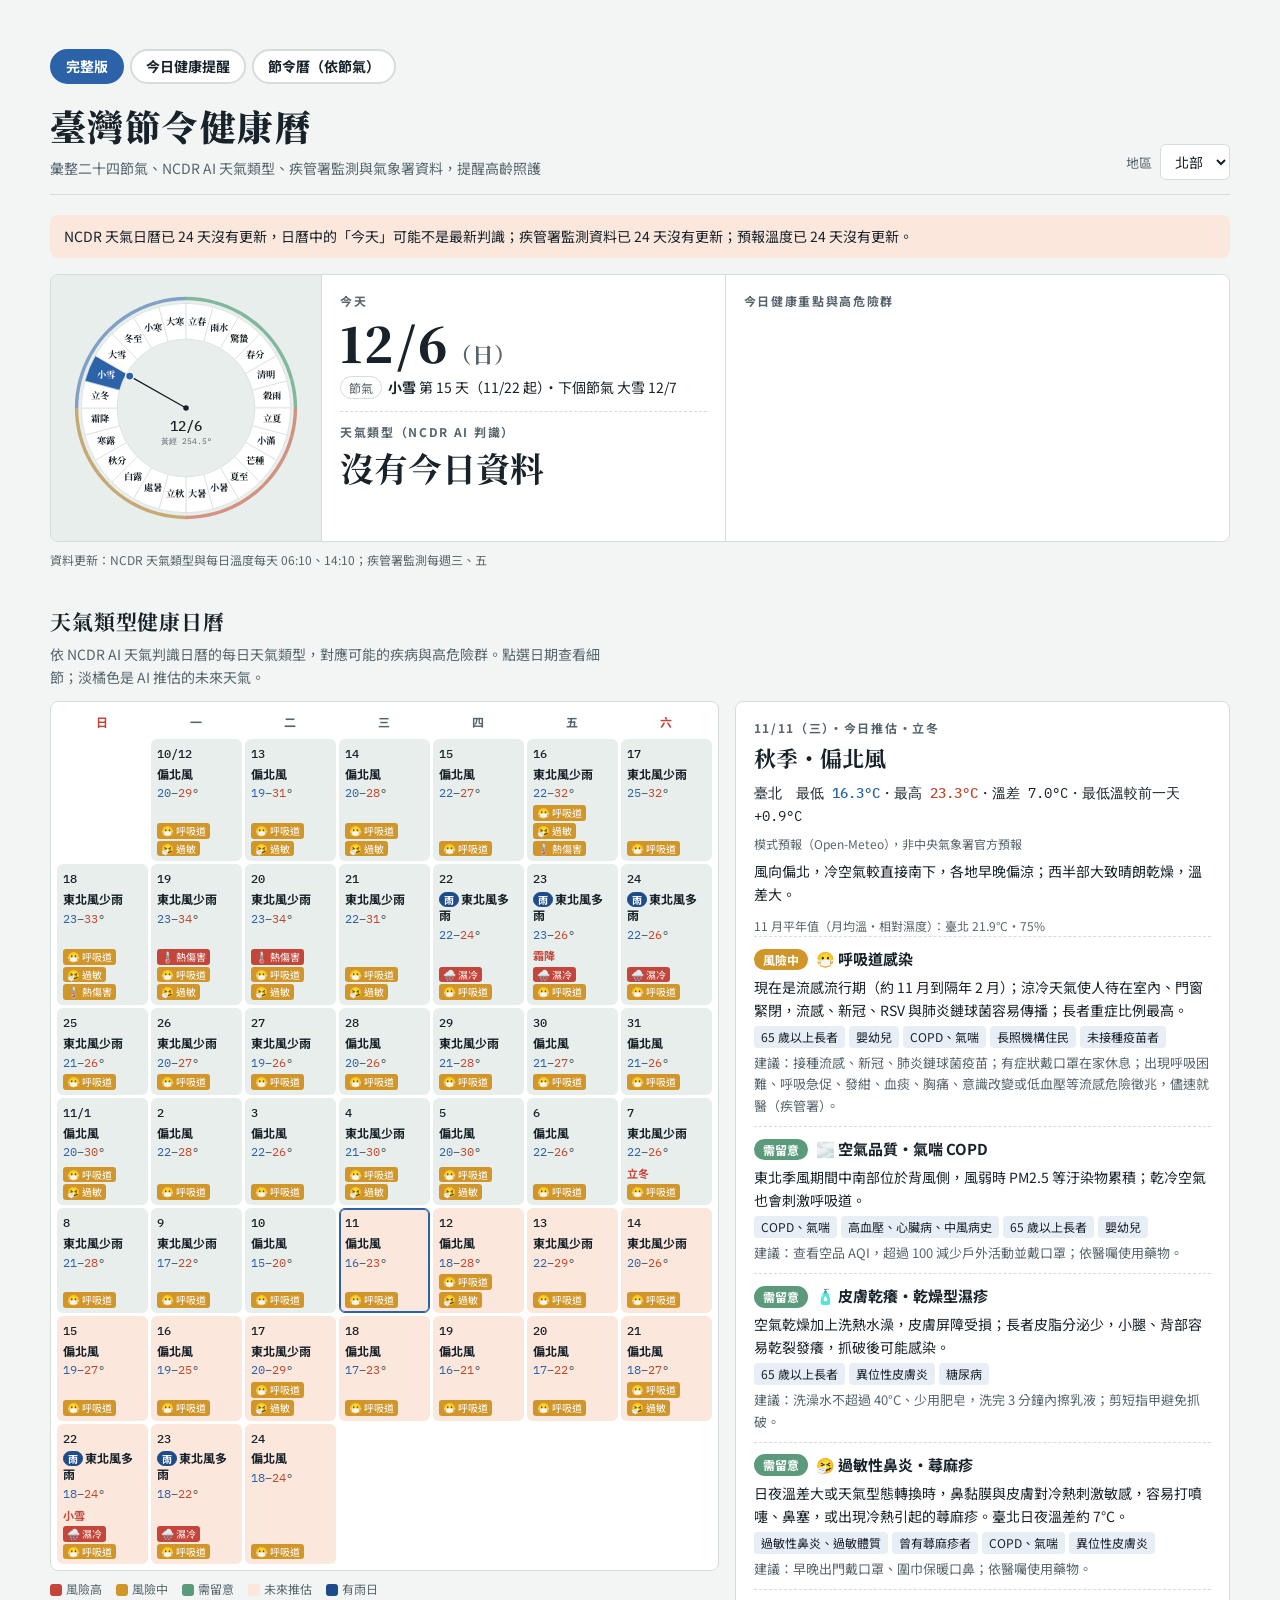
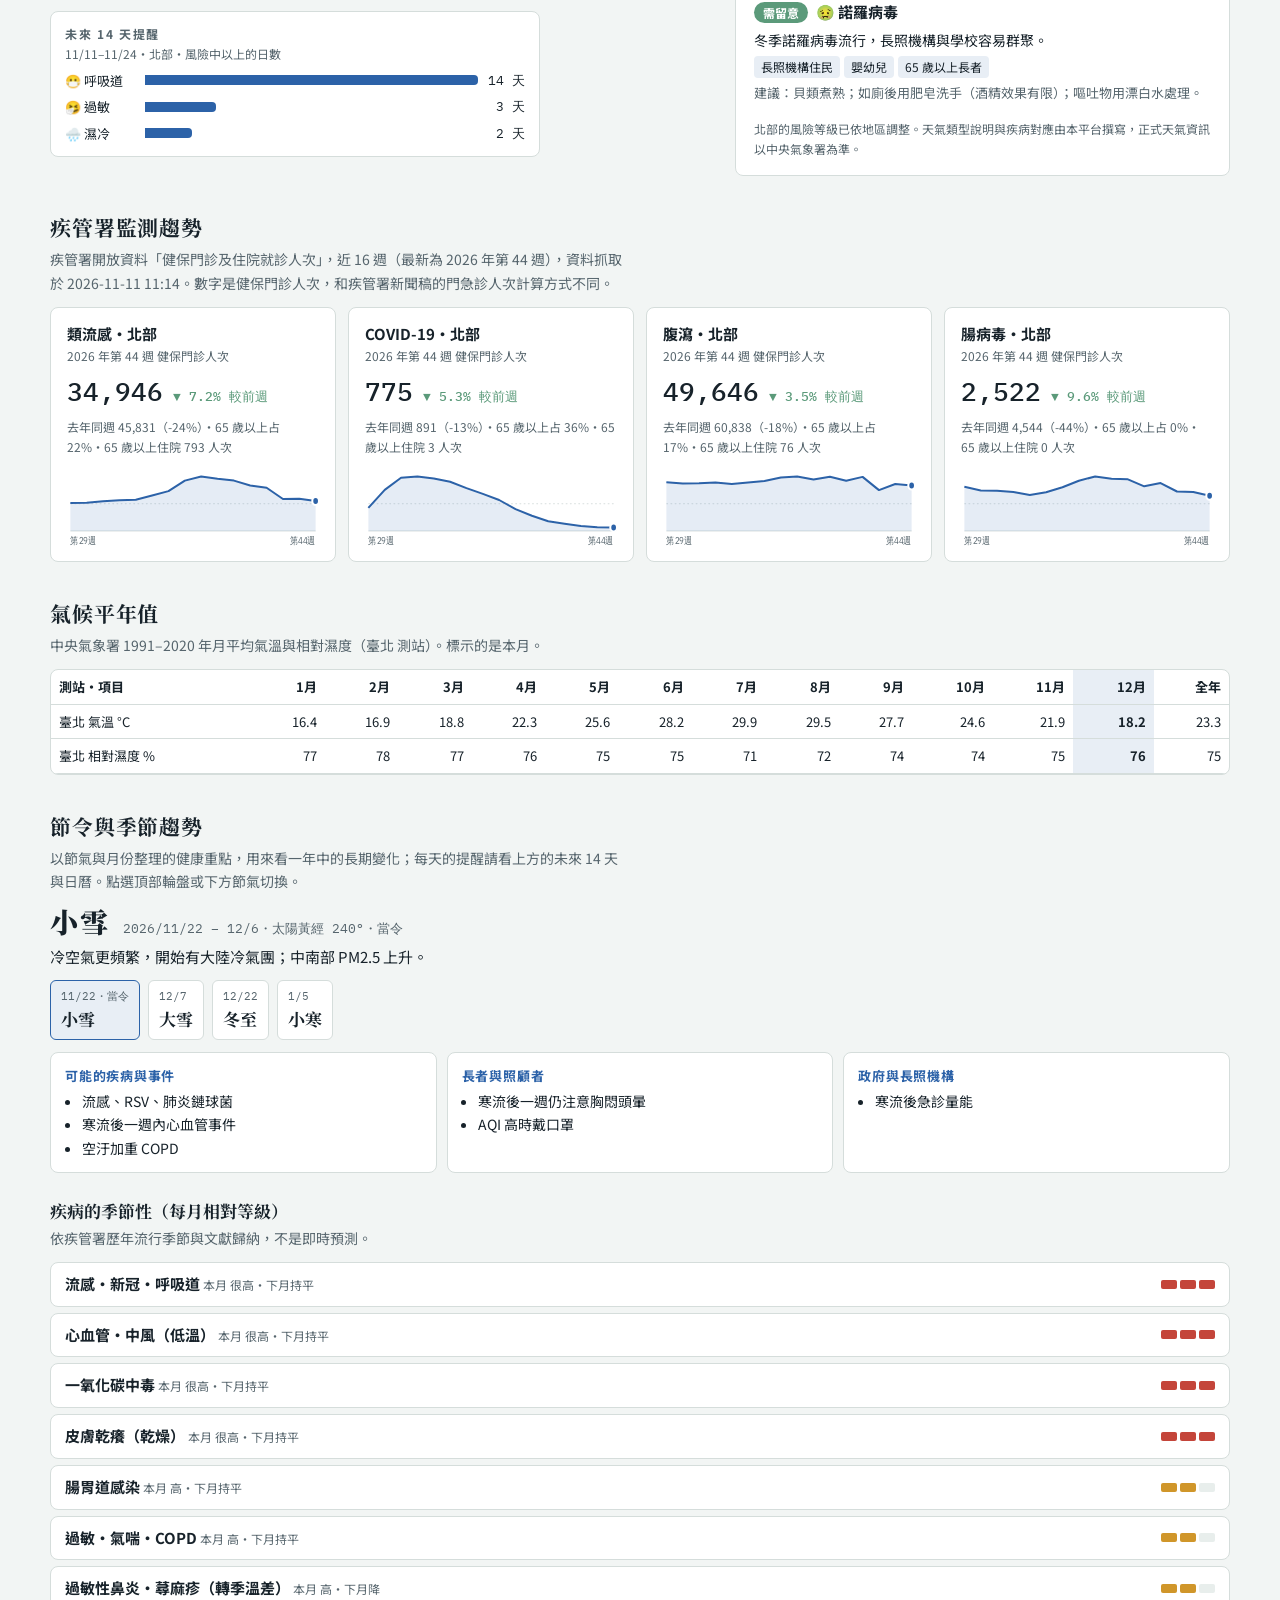
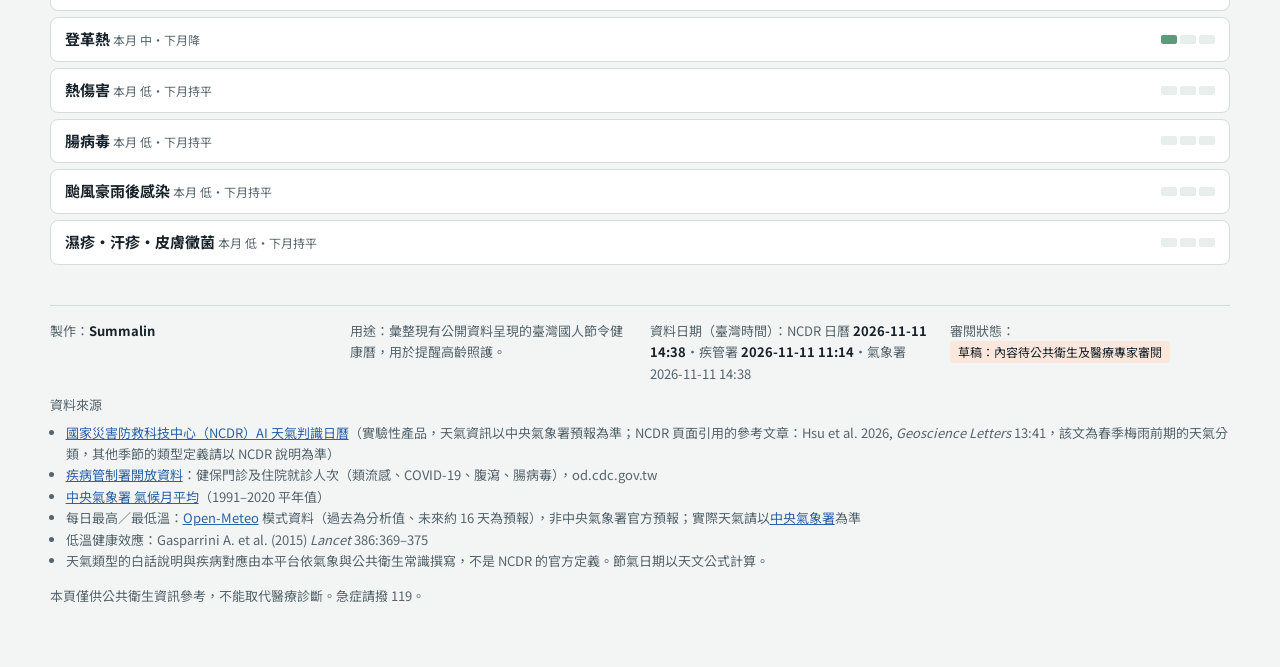
==== commit f661b895: "三個版本加入一致的版本切換列（完整版／今日健康提醒／節令曆） Co-Authored-By: Claude Opus 5.5 <noreply@anthropic.com>" ====
--- a/jieqi_health_web/site/index.html
+++ b/jieqi_health_web/site/index.html
@@ -35,7 +35,10 @@
 header.top h1{font-family:var(--f-display);font-weight:900;font-size:clamp(26px,4vw,36px);margin:0;letter-spacing:.04em}
 header.top p{margin:2px 0 0;color:var(--muted);font-size:14px}
 .controls{display:flex;flex-wrap:wrap;gap:8px;align-items:center}
-.v2link{font-size:14px;font-weight:700;color:var(--accent);margin-right:8px}
+.vnav{display:flex;flex-wrap:wrap;gap:6px;margin:0 0 12px;font-size:14px}
+.vnav a{display:inline-block;padding:4px 14px;border:2px solid var(--line);border-radius:999px;background:var(--surface);color:var(--ink);text-decoration:none;font-weight:700}
+.vnav a:hover{border-color:var(--accent)}
+.vnav a[aria-current="page"]{background:var(--accent);border-color:var(--accent);color:var(--accent-ink,#fff)}
 .controls label{font-size:13px;color:var(--muted)}
 select{font:inherit;font-size:14px;padding:6px 10px;border:1px solid var(--line);border-radius:6px;background:var(--surface);color:var(--ink)}
 button{font:inherit;cursor:pointer;color:var(--ink)}
@@ -187,13 +190,13 @@
 </style>
 
 <div class="wrap">
+  <nav class="vnav" aria-label="切換版本"><a href="./" aria-current="page">完整版</a><a href="v2/">今日健康提醒</a><a href="v3/">節令曆（依節氣）</a></nav>
   <header class="top">
     <div>
       <h1>臺灣節令健康曆</h1>
       <p>彙整二十四節氣、NCDR AI 天氣類型、疾管署監測與氣象署資料，提醒高齡照護</p>
     </div>
     <div class="controls">
-      <a class="v2link" href="v2/">今日健康提醒（簡易版）→</a>
       <label for="region">地區</label>
       <select id="region">
         <option value="北部">北部</option>
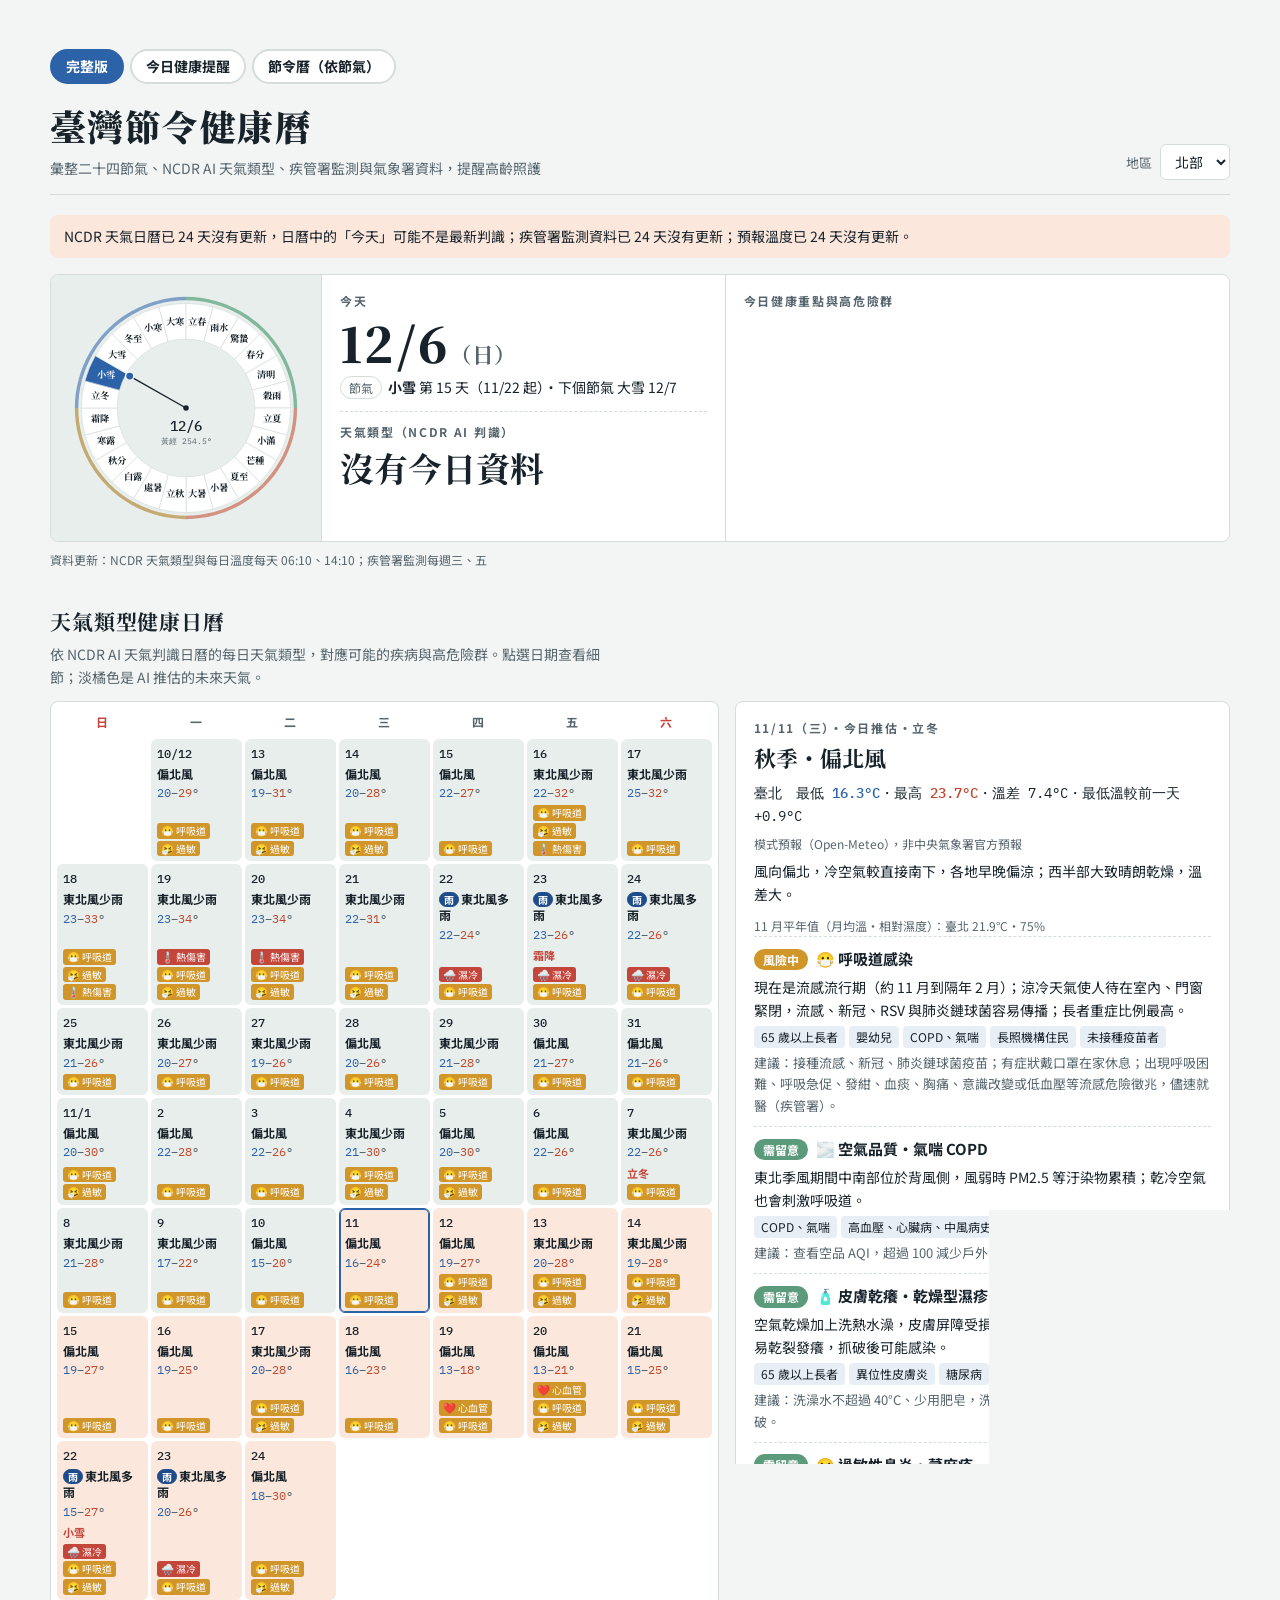
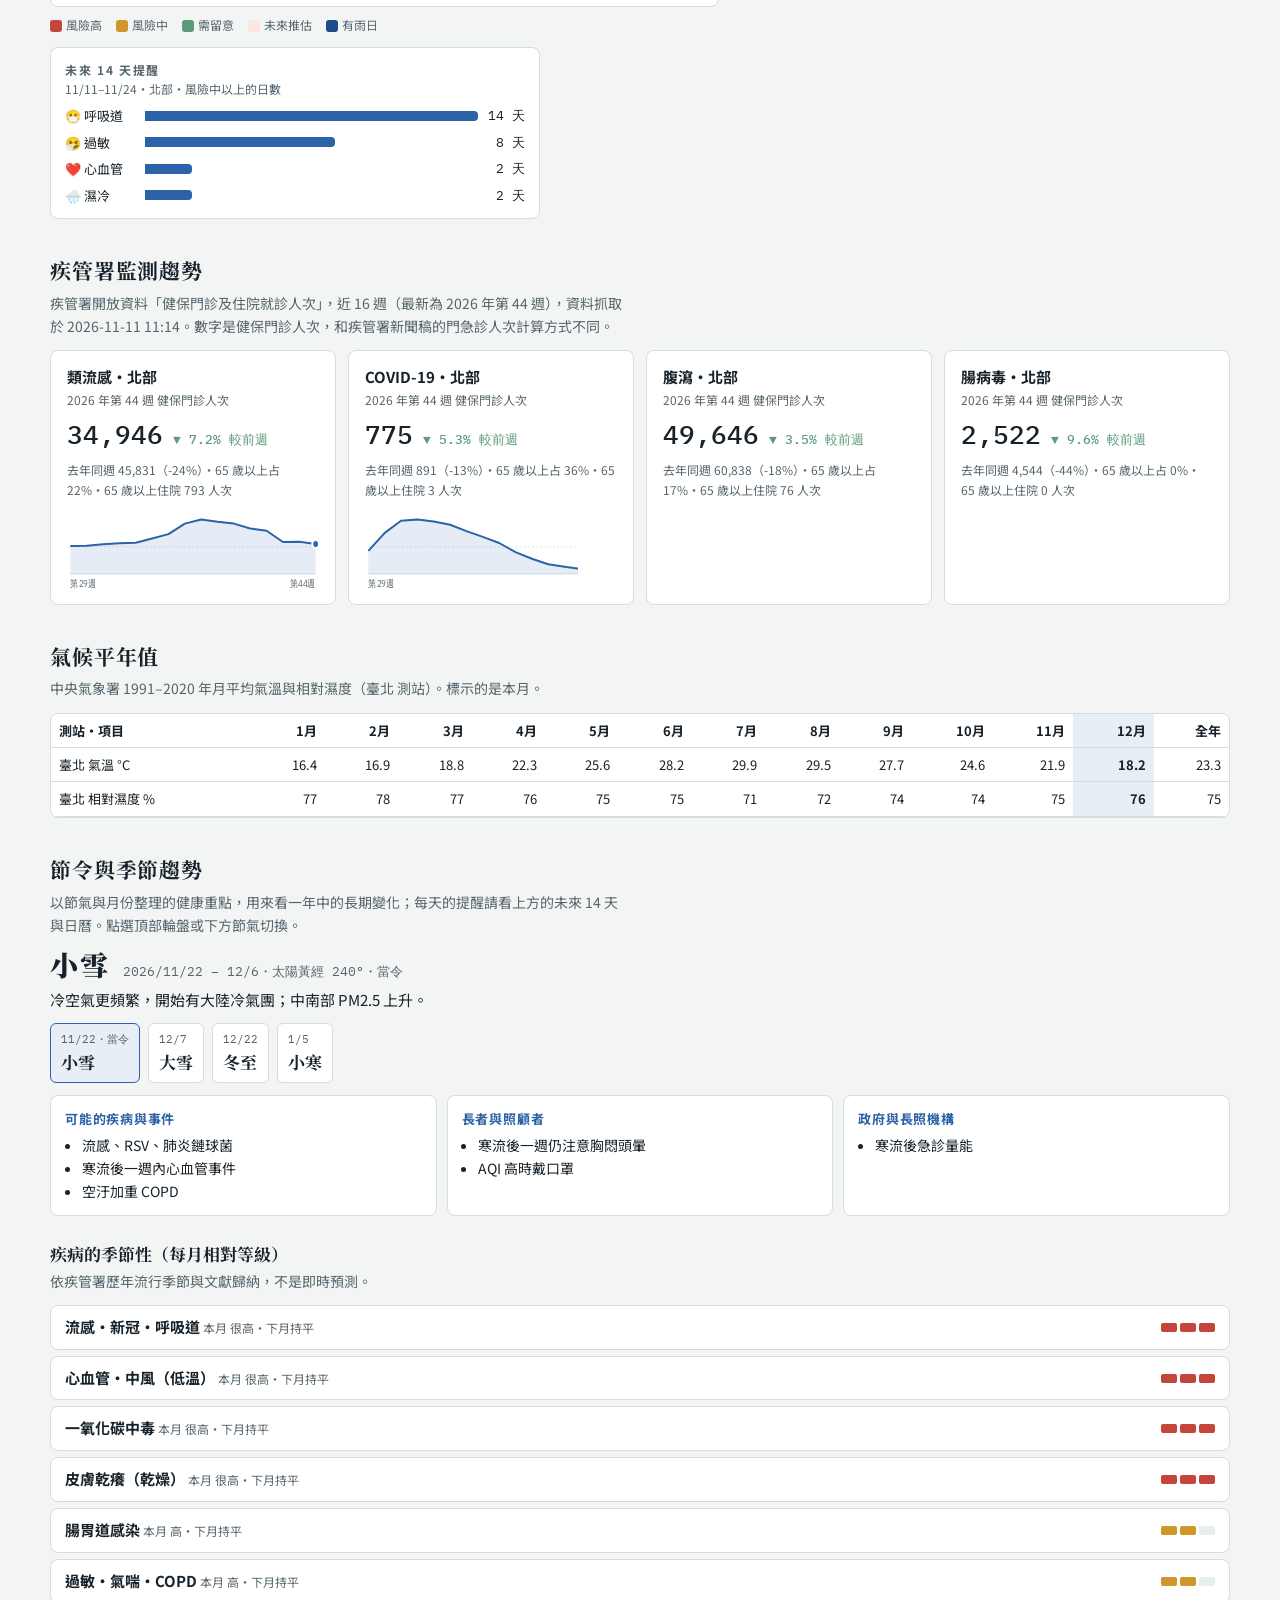
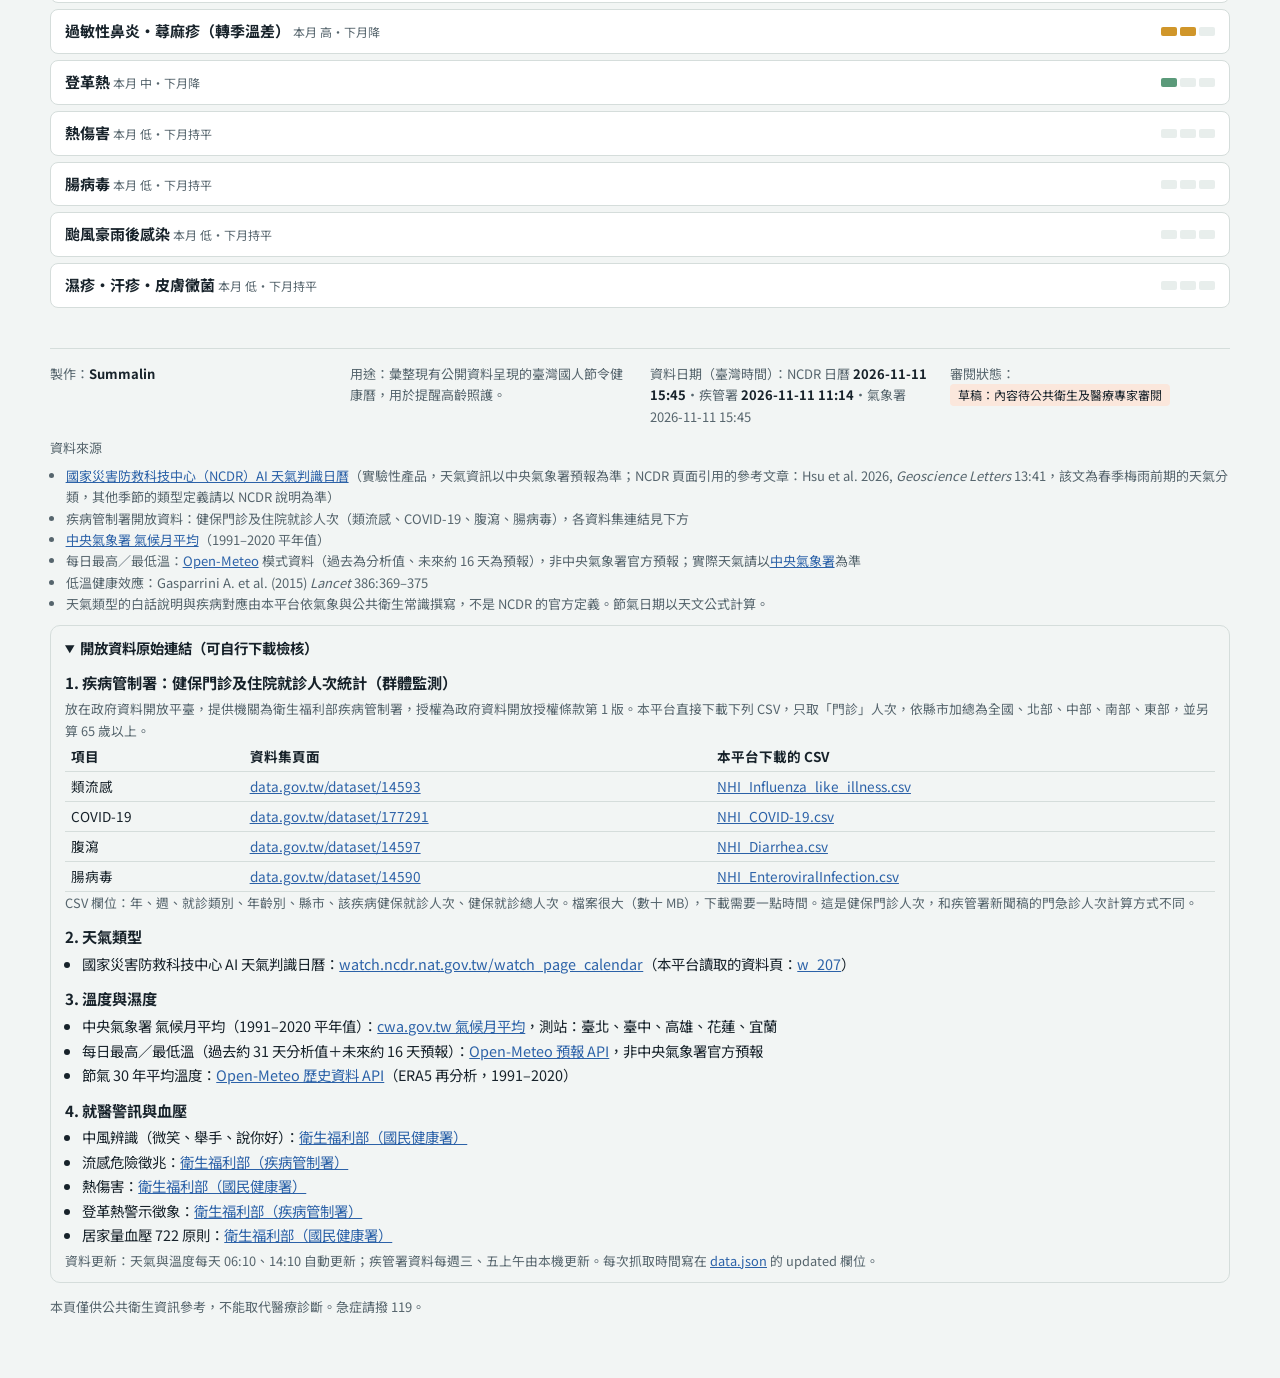
==== commit 746bb8b5: "頁尾加入開放資料原始連結（資料集頁面與 CSV），方便自行檢核 Co-Authored-By: Claude Opus 5.5 <noreply@anthropic.com>" ====
--- a/jieqi_health_web/site/index.html
+++ b/jieqi_health_web/site/index.html
@@ -277,12 +277,59 @@
     <div>資料來源</div>
     <ul>
       <li><a href="https://watch.ncdr.nat.gov.tw/watch_page_calendar" target="_blank" rel="noopener">國家災害防救科技中心（NCDR）AI 天氣判識日曆</a>（實驗性產品，天氣資訊以中央氣象署預報為準；NCDR 頁面引用的參考文章：Hsu et al. 2026, <i>Geoscience Letters</i> 13:41，該文為春季梅雨前期的天氣分類，其他季節的類型定義請以 NCDR 說明為準）</li>
-      <li><a href="https://data.gov.tw/" target="_blank" rel="noopener">疾病管制署開放資料</a>：健保門診及住院就診人次（類流感、COVID-19、腹瀉、腸病毒），od.cdc.gov.tw</li>
+      <li>疾病管制署開放資料：健保門診及住院就診人次（類流感、COVID-19、腹瀉、腸病毒），各資料集連結見下方</li>
       <li><a href="https://www.cwa.gov.tw/V8/C/C/Statistics/monthlymean.html" target="_blank" rel="noopener">中央氣象署 氣候月平均</a>（1991–2020 平年值）</li>
       <li>每日最高／最低溫：<a href="https://open-meteo.com/" target="_blank" rel="noopener">Open-Meteo</a> 模式資料（過去為分析值、未來約 16 天為預報），非中央氣象署官方預報；實際天氣請以<a href="https://www.cwa.gov.tw/" target="_blank" rel="noopener">中央氣象署</a>為準</li>
       <li>低溫健康效應：Gasparrini A. et al. (2015) <i>Lancet</i> 386:369–375</li>
       <li>天氣類型的白話說明與疾病對應由本平台依氣象與公共衛生常識撰寫，不是 NCDR 的官方定義。節氣日期以天文公式計算。</li>
     </ul>
+<!--SOURCES_BEGIN-->
+<details class="srcs" open>
+  <summary>開放資料原始連結（可自行下載檢核）</summary>
+  <style>
+  .srcs{margin:10px 0;padding:10px 14px;border:1px solid var(--line);border-radius:10px;font-size:.9rem;line-height:1.7;color:var(--ink)}
+  .srcs summary{cursor:pointer;font-weight:700}
+  .srcs h4{margin:10px 0 2px;font-size:.95rem}
+  .srcs ul{margin:2px 0;padding-left:1.2em}
+  .srcs table{border-collapse:collapse;width:100%;font-size:.85rem}
+  .srcs th,.srcs td{border-bottom:1px solid var(--line);padding:3px 6px;text-align:left;vertical-align:top}
+  .srcs .sub{color:var(--muted);font-size:.8rem}
+  .srcs a{word-break:break-all}
+  </style>
+  <h4>1. 疾病管制署：健保門診及住院就診人次統計（群體監測）</h4>
+  <div class="sub">放在政府資料開放平臺，提供機關為衛生福利部疾病管制署，授權為政府資料開放授權條款第 1 版。本平台直接下載下列 CSV，只取「門診」人次，依縣市加總為全國、北部、中部、南部、東部，並另算 65 歲以上。</div>
+  <table>
+    <tr><th>項目</th><th>資料集頁面</th><th>本平台下載的 CSV</th></tr>
+    <tr><td>類流感</td><td><a href="https://data.gov.tw/dataset/14593" target="_blank" rel="noopener">data.gov.tw/dataset/14593</a></td><td><a href="https://od.cdc.gov.tw/eic/NHI_Influenza_like_illness.csv" target="_blank" rel="noopener">NHI_Influenza_like_illness.csv</a></td></tr>
+    <tr><td>COVID-19</td><td><a href="https://data.gov.tw/dataset/177291" target="_blank" rel="noopener">data.gov.tw/dataset/177291</a></td><td><a href="https://od.cdc.gov.tw/eic/NHI_COVID-19.csv" target="_blank" rel="noopener">NHI_COVID-19.csv</a></td></tr>
+    <tr><td>腹瀉</td><td><a href="https://data.gov.tw/dataset/14597" target="_blank" rel="noopener">data.gov.tw/dataset/14597</a></td><td><a href="https://od.cdc.gov.tw/eic/NHI_Diarrhea.csv" target="_blank" rel="noopener">NHI_Diarrhea.csv</a></td></tr>
+    <tr><td>腸病毒</td><td><a href="https://data.gov.tw/dataset/14590" target="_blank" rel="noopener">data.gov.tw/dataset/14590</a></td><td><a href="https://od.cdc.gov.tw/eic/NHI_EnteroviralInfection.csv" target="_blank" rel="noopener">NHI_EnteroviralInfection.csv</a></td></tr>
+  </table>
+  <div class="sub">CSV 欄位：年、週、就診類別、年齡別、縣市、該疾病健保就診人次、健保就診總人次。檔案很大（數十 MB），下載需要一點時間。這是健保門診人次，和疾管署新聞稿的門急診人次計算方式不同。</div>
+
+  <h4>2. 天氣類型</h4>
+  <ul>
+    <li>國家災害防救科技中心 AI 天氣判識日曆：<a href="https://watch.ncdr.nat.gov.tw/watch_page_calendar" target="_blank" rel="noopener">watch.ncdr.nat.gov.tw/watch_page_calendar</a>（本平台讀取的資料頁：<a href="https://watch.ncdr.nat.gov.tw/w_207" target="_blank" rel="noopener">w_207</a>）</li>
+  </ul>
+
+  <h4>3. 溫度與濕度</h4>
+  <ul>
+    <li>中央氣象署 氣候月平均（1991–2020 平年值）：<a href="https://www.cwa.gov.tw/V8/C/C/Statistics/monthlymean.html" target="_blank" rel="noopener">cwa.gov.tw 氣候月平均</a>，測站：臺北、臺中、高雄、花蓮、宜蘭</li>
+    <li>每日最高／最低溫（過去約 31 天分析值＋未來約 16 天預報）：<a href="https://open-meteo.com/en/docs" target="_blank" rel="noopener">Open-Meteo 預報 API</a>，非中央氣象署官方預報</li>
+    <li>節氣 30 年平均溫度：<a href="https://open-meteo.com/en/docs/historical-weather-api" target="_blank" rel="noopener">Open-Meteo 歷史資料 API</a>（ERA5 再分析，1991–2020）</li>
+  </ul>
+
+  <h4>4. 就醫警訊與血壓</h4>
+  <ul>
+    <li>中風辨識（微笑、舉手、說你好）：<a href="https://mohw.gov.tw/cp-16-74897-1.html" target="_blank" rel="noopener">衛生福利部（國民健康署）</a></li>
+    <li>流感危險徵兆：<a href="https://www.mohw.gov.tw/cp-16-88360-1.html" target="_blank" rel="noopener">衛生福利部（疾病管制署）</a></li>
+    <li>熱傷害：<a href="https://mohw.gov.tw/cp-16-82821-1.html" target="_blank" rel="noopener">衛生福利部（國民健康署）</a></li>
+    <li>登革熱警示徵象：<a href="https://mohw.gov.tw/cp-16-86925-1.html" target="_blank" rel="noopener">衛生福利部（疾病管制署）</a></li>
+    <li>居家量血壓 722 原則：<a href="https://www.mohw.gov.tw/cp-2704-87239-1.html" target="_blank" rel="noopener">衛生福利部（國民健康署）</a></li>
+  </ul>
+  <div class="sub">資料更新：天氣與溫度每天 06:10、14:10 自動更新；疾管署資料每週三、五上午由本機更新。每次抓取時間寫在 <a href="https://summalintw-boop.github.io/taiwan-jieqi-health/data.json" target="_blank" rel="noopener">data.json</a> 的 updated 欄位。</div>
+</details>
+<!--SOURCES_END-->
     <p>本頁僅供公共衛生資訊參考，不能取代醫療診斷。急症請撥 119。</p>
   </footer>
 </div>
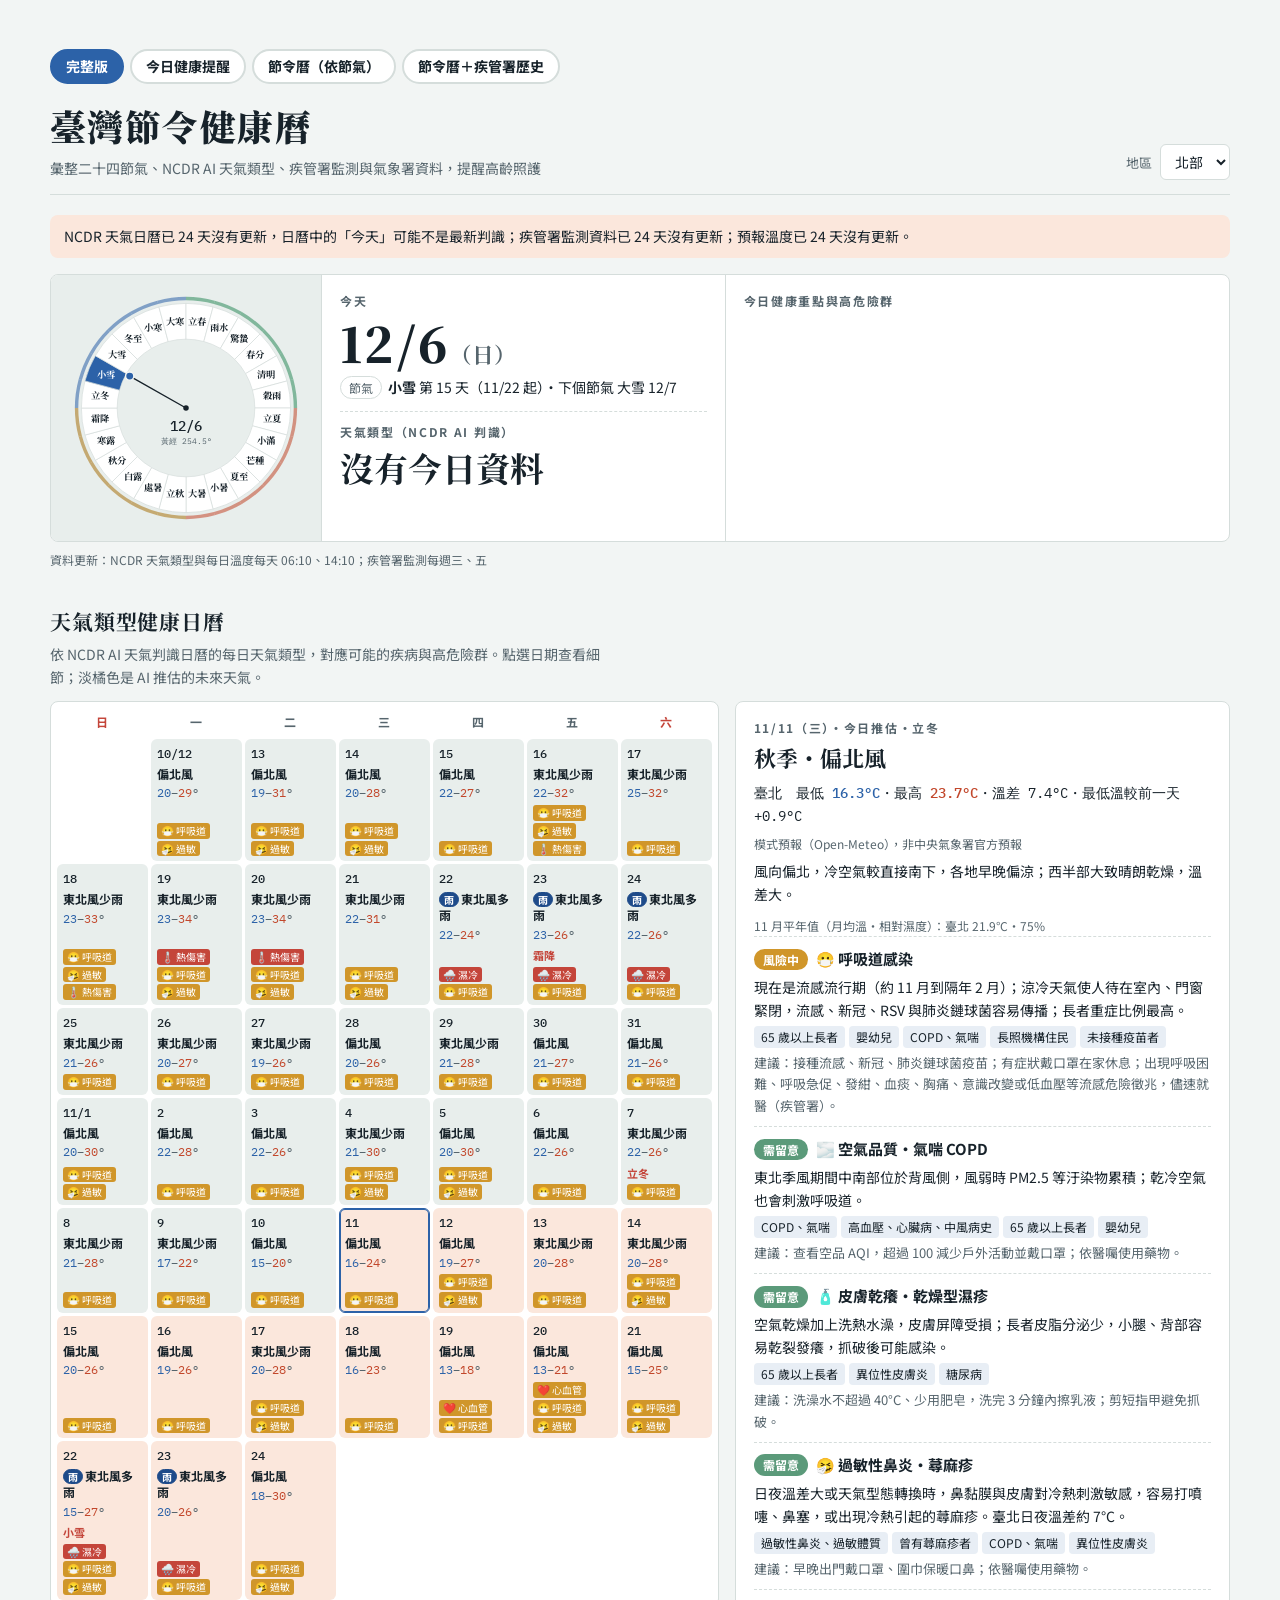
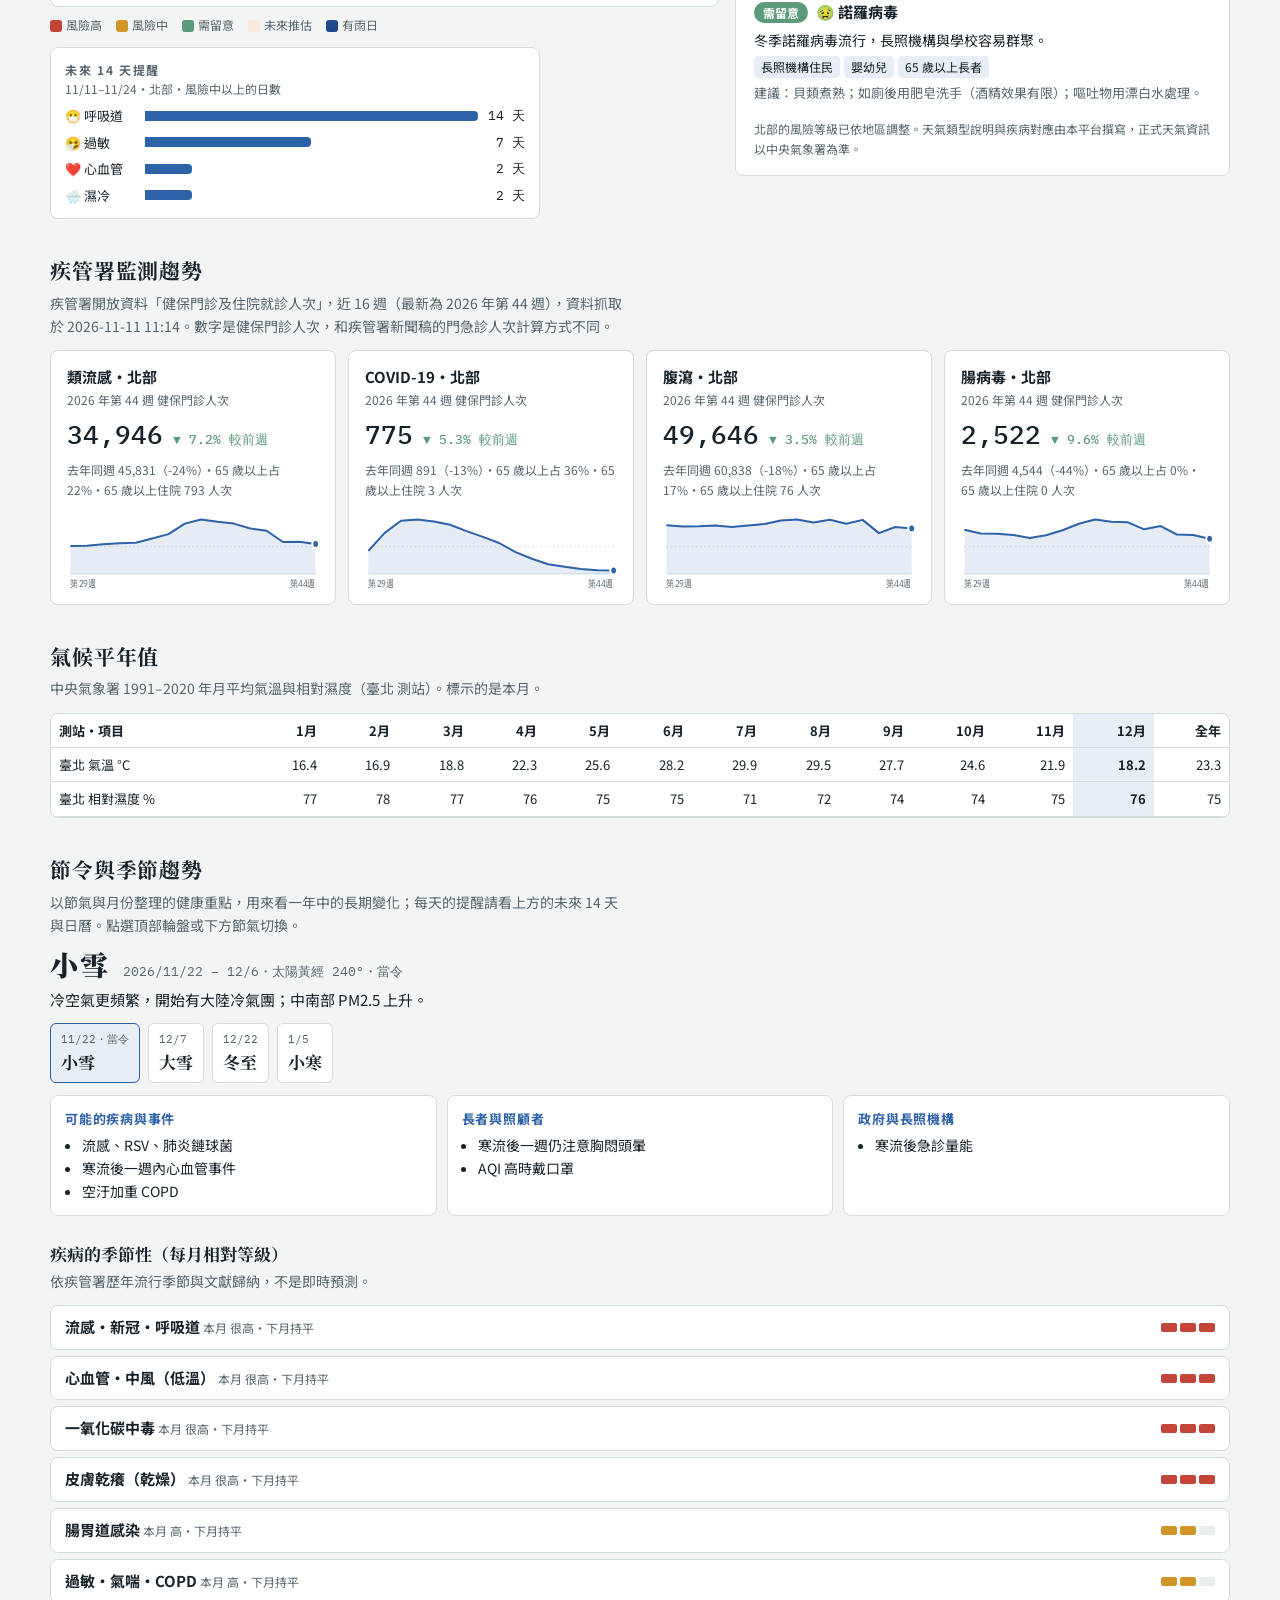
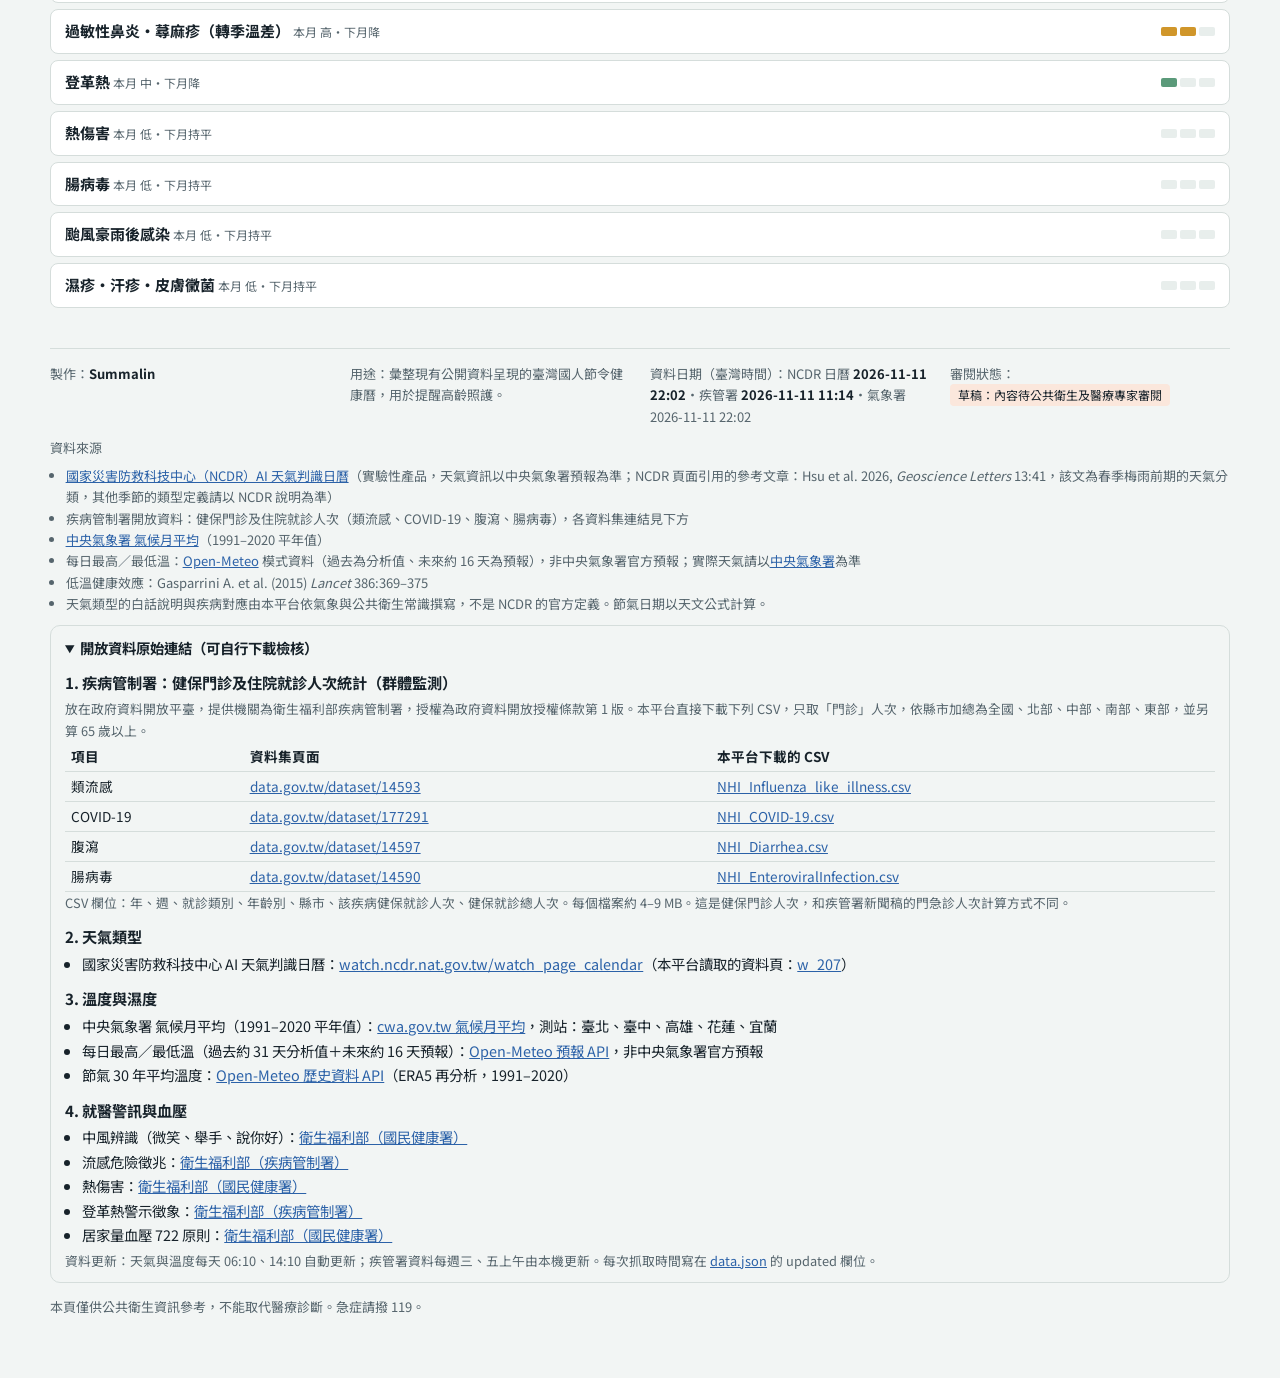
==== commit 310b09c1: "新增第四版：疾管署 2016–2025 歷史就診季節性（24 節氣）、資料品質與規則檢核報告 - cdc_seasonal.py：週資料依重疊天數分配到節氣，計算相對強度、年度變異、65 歲以上、排除" ====
--- a/jieqi_health_web/site/index.html
+++ b/jieqi_health_web/site/index.html
@@ -190,7 +190,7 @@
 </style>
 
 <div class="wrap">
-  <nav class="vnav" aria-label="切換版本"><a href="./" aria-current="page">完整版</a><a href="v2/">今日健康提醒</a><a href="v3/">節令曆（依節氣）</a></nav>
+  <nav class="vnav" aria-label="切換版本"><a href="./" aria-current="page">完整版</a><a href="v2/">今日健康提醒</a><a href="v3/">節令曆（依節氣）</a><a href="v4/">節令曆＋疾管署歷史</a></nav>
   <header class="top">
     <div>
       <h1>臺灣節令健康曆</h1>
@@ -305,7 +305,7 @@
     <tr><td>腹瀉</td><td><a href="https://data.gov.tw/dataset/14597" target="_blank" rel="noopener">data.gov.tw/dataset/14597</a></td><td><a href="https://od.cdc.gov.tw/eic/NHI_Diarrhea.csv" target="_blank" rel="noopener">NHI_Diarrhea.csv</a></td></tr>
     <tr><td>腸病毒</td><td><a href="https://data.gov.tw/dataset/14590" target="_blank" rel="noopener">data.gov.tw/dataset/14590</a></td><td><a href="https://od.cdc.gov.tw/eic/NHI_EnteroviralInfection.csv" target="_blank" rel="noopener">NHI_EnteroviralInfection.csv</a></td></tr>
   </table>
-  <div class="sub">CSV 欄位：年、週、就診類別、年齡別、縣市、該疾病健保就診人次、健保就診總人次。檔案很大（數十 MB），下載需要一點時間。這是健保門診人次，和疾管署新聞稿的門急診人次計算方式不同。</div>
+  <div class="sub">CSV 欄位：年、週、就診類別、年齡別、縣市、該疾病健保就診人次、健保就診總人次。每個檔案約 4–9 MB。這是健保門診人次，和疾管署新聞稿的門急診人次計算方式不同。</div>
 
   <h4>2. 天氣類型</h4>
   <ul>
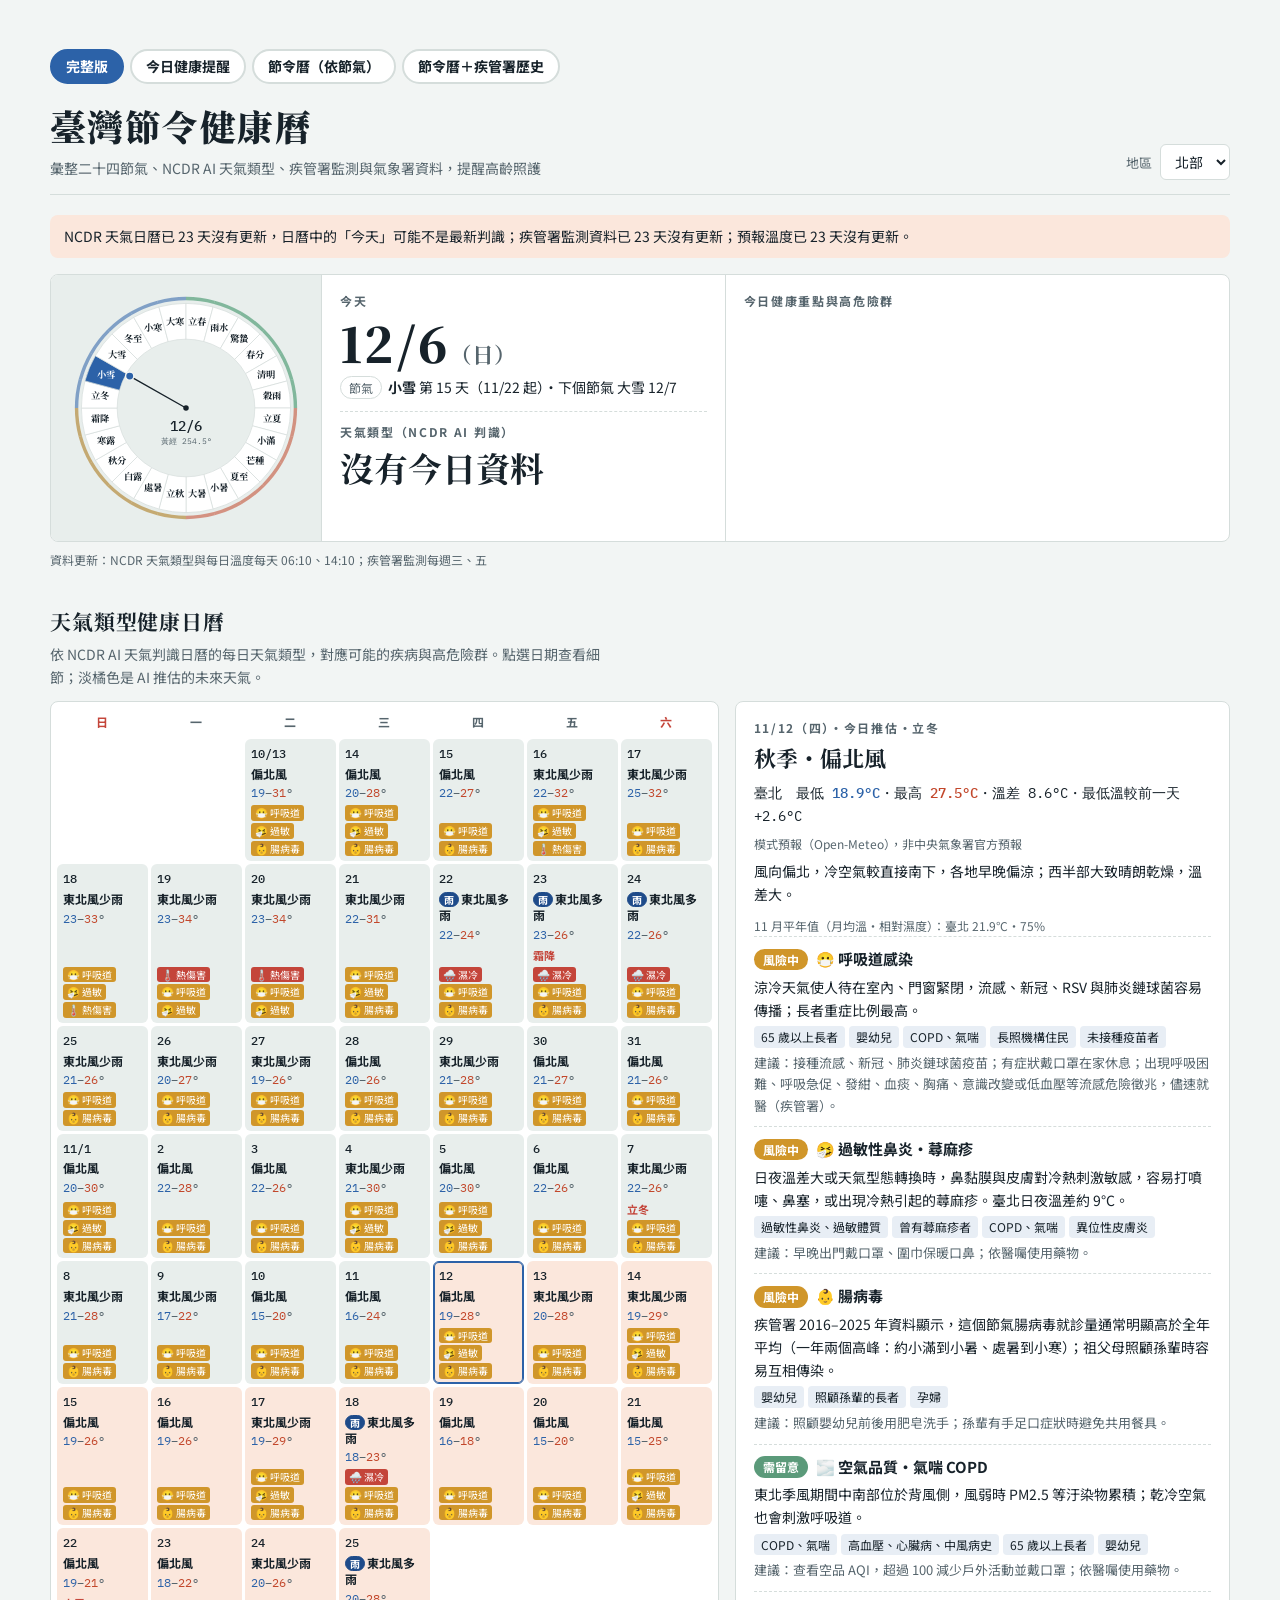
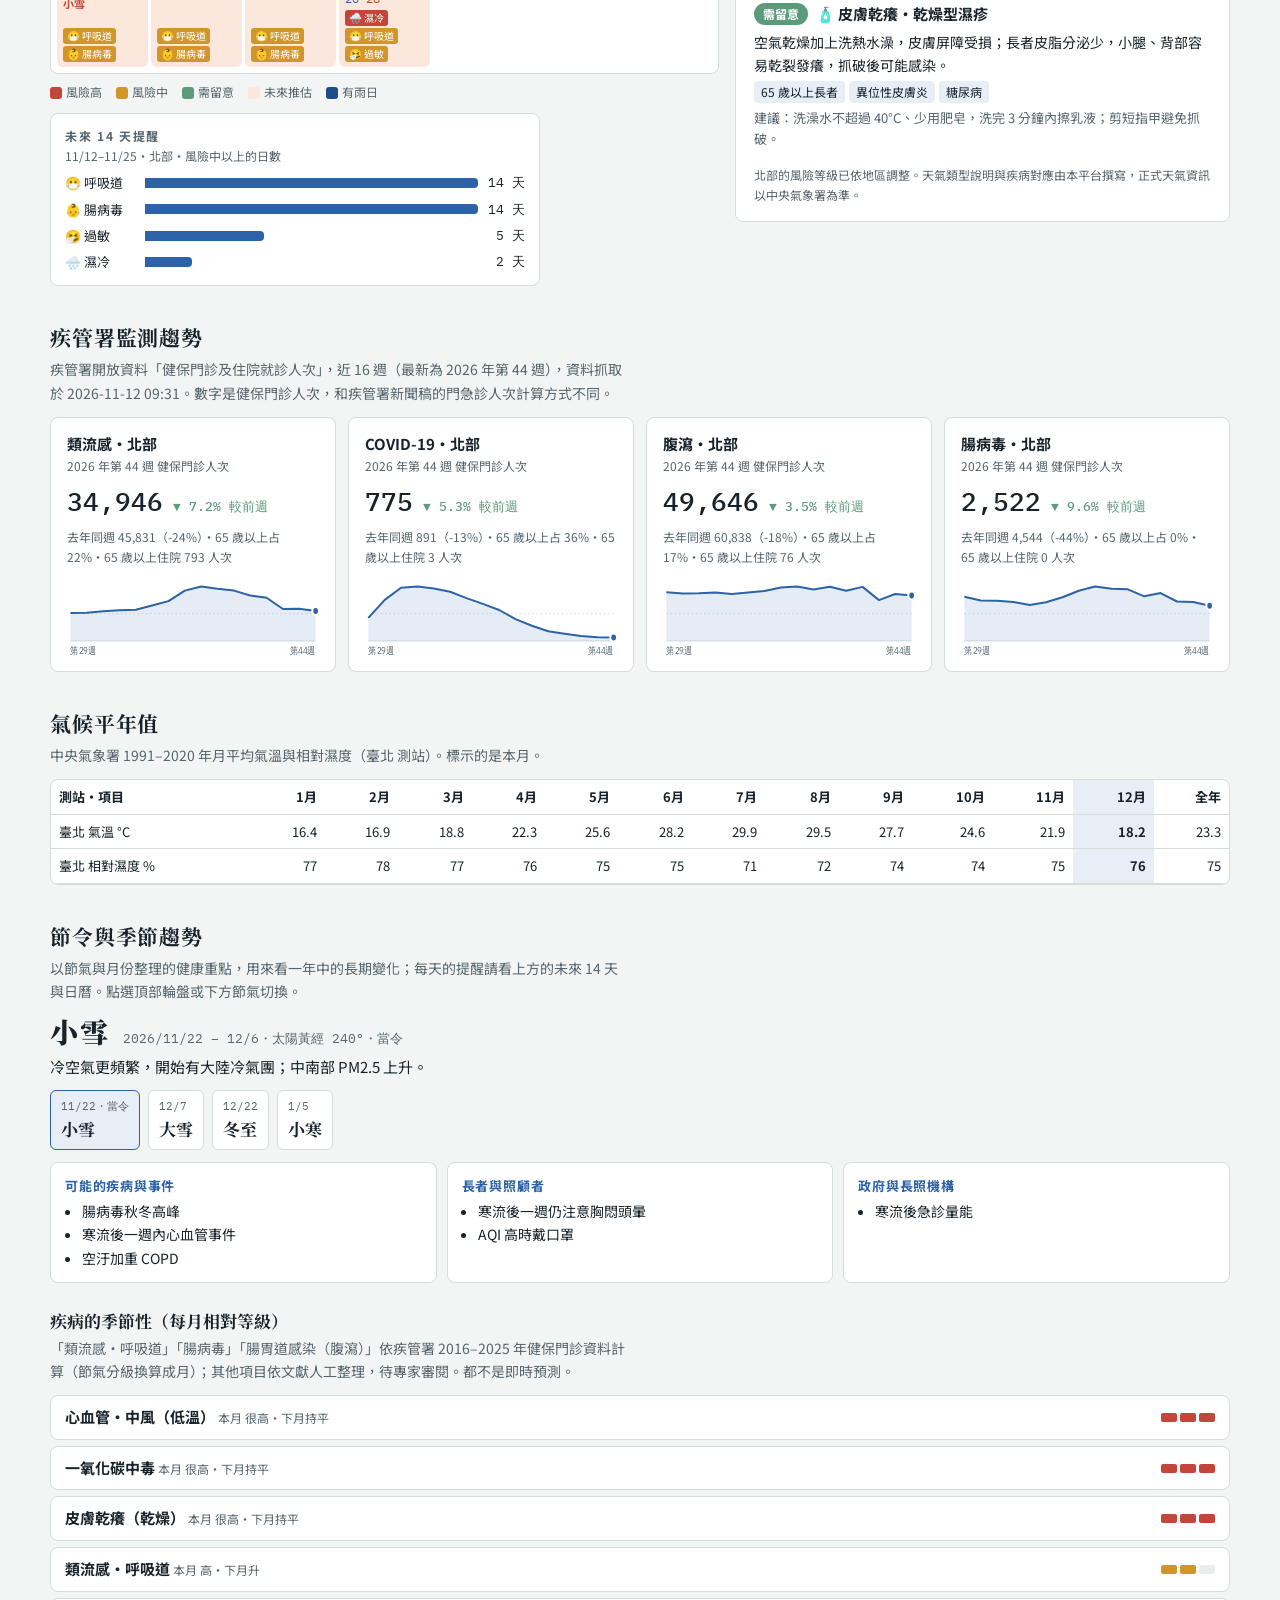
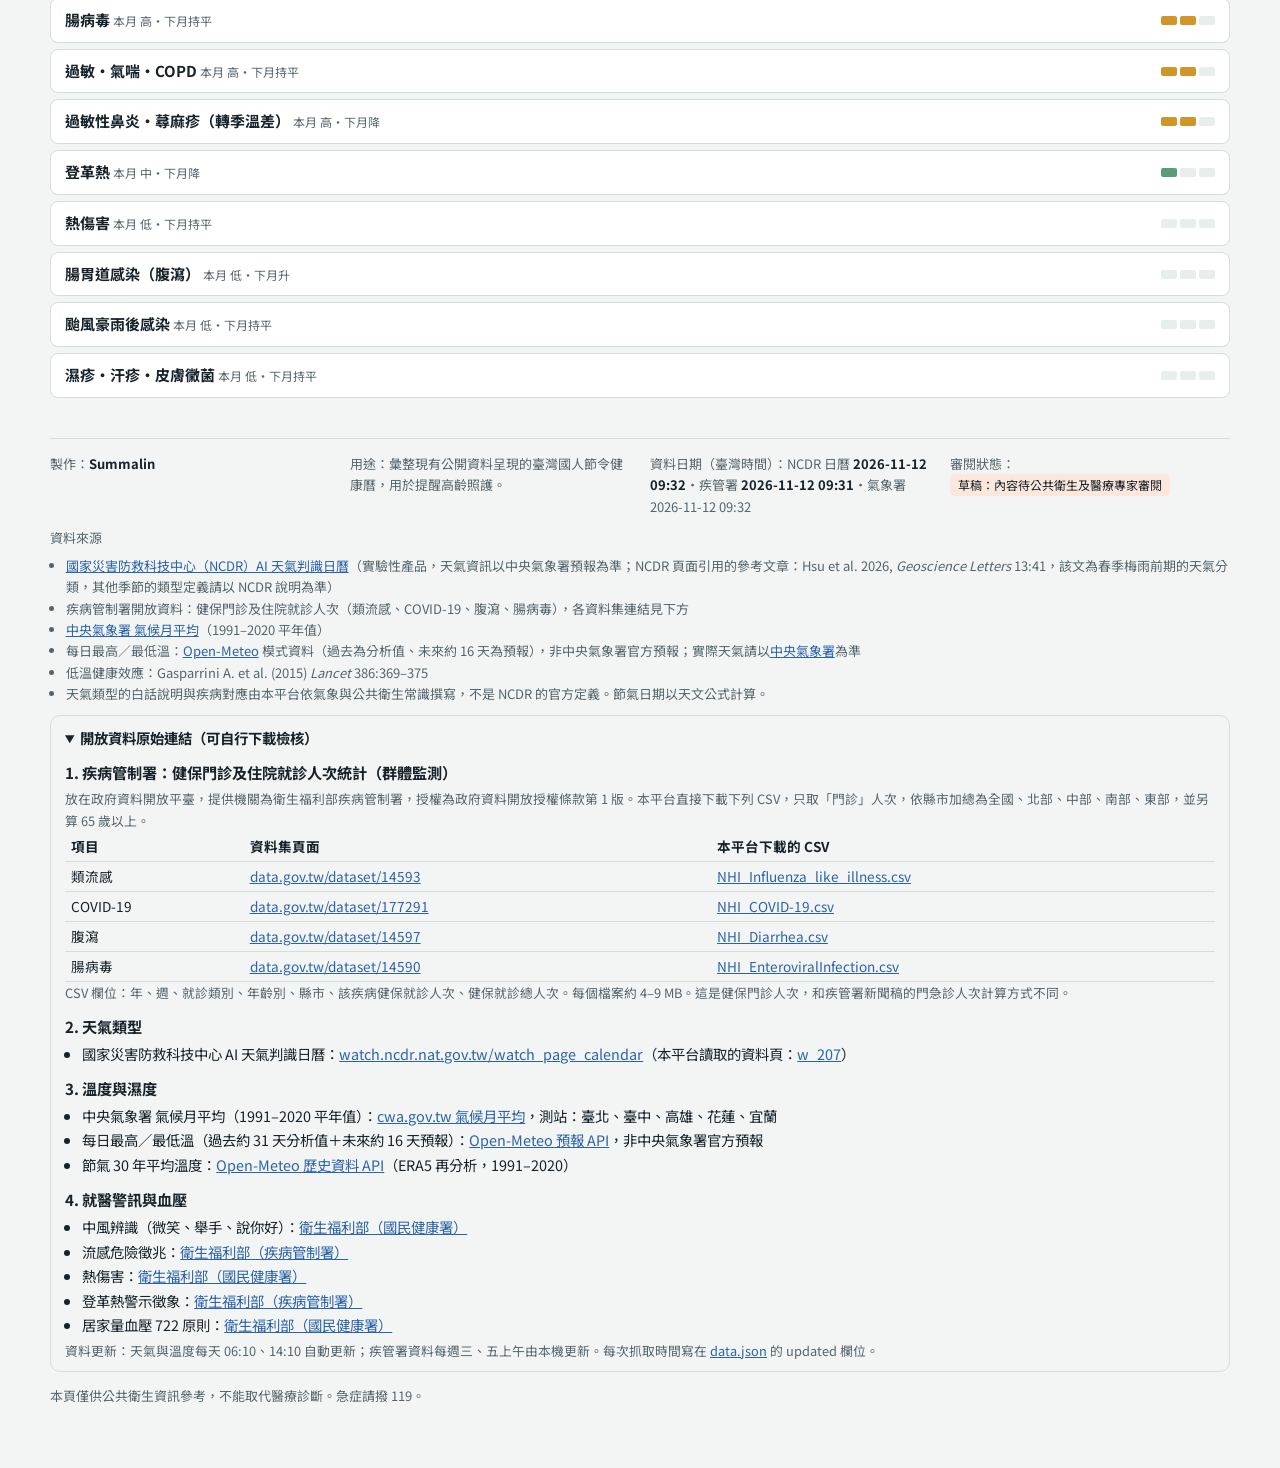
==== commit ef65d80e: "健康提醒內容依疾管署歷史季節性修正（規則、年度表、節氣文字、LINE 規則、報告、網頁重建） 接續上一個提交；上一個提交在同步時只收進新檔案。  Co-Authored-By: Claude Opus" ====
--- a/jieqi_health_web/site/index.html
+++ b/jieqi_health_web/site/index.html
@@ -269,7 +269,7 @@
     <div class="cols" id="j-cols"></div>
   </div>
   <h3 class="h3">疾病的季節性（每月相對等級）</h3>
-  <p class="lede">依疾管署歷年流行季節與文獻歸納，不是即時預測。</p>
+  <p class="lede">「類流感・呼吸道」「腸病毒」「腸胃道感染（腹瀉）」依疾管署 2016–2025 年健保門診資料計算（節氣分級換算成月）；其他項目依文獻人工整理，待專家審閱。都不是即時預測。</p>
   <div id="season"></div>
 
   <footer>
@@ -365,26 +365,26 @@
 const T=[
  ['春分',S.sp,'晝夜等長，鋒面頻繁；春季境外汙染與沙塵常使空品轉差。',['過敏性鼻炎、氣喘、COPD 惡化','溫差大，血壓波動'],['外出前查看空品 AQI','依醫囑使用藥物'],['空品預警連結社區據點與長照機構']],
  ['清明',S.sp,'春雨綿綿、氣溫回升，掃墓移動人潮多。',['腸病毒開始上升','掃墓跌倒、蜂螫、熱衰竭'],['掃墓避開正午、穿防滑鞋','祭品不要久放再吃'],['教保機構腸病毒衛教']],
- ['穀雨',S.sp,'雨量增加、轉為悶熱，黴菌與塵蟎容易孳生。',['腸病毒升溫','黴菌與塵蟎過敏','細菌性食物中毒'],['寢具熱水清洗、室內除濕','剩菜盡快冷藏'],['食品衛生稽查']],
- ['立夏',S.su,'入夏，氣溫明顯上升，梅雨鋒面即將報到。',['腸病毒接近高峰','熱傷害開始出現'],['少量多次喝水','住家內外倒積水'],['熱傷害預警上線']],
- ['小滿',S.su,'梅雨季，豪雨可能引發淹水與土石流。',['腸病毒高峰','淹水後鉤端螺旋體、類鼻疽'],['淹水清理穿雨鞋戴手套','準備防災包與 3 天份藥物'],['更新長照機構與行動不便者撤離名冊']],
+ ['穀雨',S.sp,'雨量增加、轉為悶熱，黴菌與塵蟎容易孳生。',['腸病毒升溫','黴菌與塵蟎過敏','食物容易腐壞'],['寢具熱水清洗、室內除濕','剩菜盡快冷藏'],['食品衛生稽查']],
+ ['立夏',S.su,'入夏，氣溫明顯上升，梅雨鋒面即將報到。',['腸病毒上升','熱傷害開始出現'],['少量多次喝水','住家內外倒積水'],['熱傷害預警上線']],
+ ['小滿',S.su,'梅雨季，豪雨可能引發淹水與土石流。',['腸病毒夏季高峰','淹水後鉤端螺旋體、類鼻疽'],['淹水清理穿雨鞋戴手套','準備防災包與 3 天份藥物'],['更新長照機構與行動不便者撤離名冊']],
  ['芒種',S.su,'梅雨後期，高溫高濕，午後雷陣雨。',['腸病毒重症好發','熱傷害','皮膚黴菌感染'],['室內熱時開冷氣或電扇','留意尿量減少與頭暈'],['熱危害警示發給關懷員']],
- ['夏至',S.su,'日照最長，午後雷陣雨頻繁。',['熱衰竭、熱中暑','腸胃炎','登革熱'],['10–14 時避免外出','室內也會中暑'],['設置清涼避暑據點']],
+ ['夏至',S.su,'日照最長，午後雷陣雨頻繁。',['熱衰竭、熱中暑','腸病毒夏季高峰','登革熱'],['10–14 時避免外出','室內也會中暑'],['設置清涼避暑據點']],
  ['小暑',S.su,'颱風季開始，炎熱潮濕。',['熱傷害','颱風外傷與停電'],['颱風前備妥藥物與行動電源','維生器材使用者備援電源'],['維生器材用電名冊與優先復電']],
  ['大暑',S.su,'全年最熱，高溫可達 35°C 以上。',['熱中暑','脫水、泌尿道感染','高溫心血管事件'],['分次喝水，心腎病人依醫囑','體溫持續上升、意識不清，立即就醫或撥 119'],['長照與居服排班避開高溫']],
  ['立秋',S.au,'名為入秋，實際仍炎熱，颱風活躍。',['颱風豪雨後類鼻疽、鉤端螺旋體','登革熱上升'],['災後清理戴口罩、雨鞋、手套','清除積水容器'],['災後感染症監測']],
- ['處暑',S.au,'暑氣漸消，南部仍濕熱，颱風豪雨不斷。',['登革熱升溫','開學後腸病毒小高峰'],['防蚊、清積水','出現重症警示徵象儘速就醫'],['登革熱擴散預警']],
+ ['處暑',S.au,'暑氣漸消，南部仍濕熱，颱風豪雨不斷。',['登革熱升溫','開學後腸病毒上升'],['防蚊、清積水','出現重症警示徵象儘速就醫'],['登革熱擴散預警']],
  ['白露',S.au,'早晚轉涼，日夜溫差加大；南部登革熱進入高峰。',['登革熱高峰','開學群聚呼吸道感染','溫差血壓波動'],['早晚加外套','長者務必防蚊'],['準備疫苗接種動線']],
  ['秋分',S.au,'東北季風開始影響北部；秋颱與東北季風共伴易致豪雨。',['登革熱高峰','共伴效應豪雨','過敏性鼻炎'],['注意豪雨特報','鼻炎氣喘回診調藥'],['長照機構防災計畫檢查']],
  ['寒露',S.au,'北部轉涼、中南部乾燥；10/1 公費流感與新冠疫苗開打。',['流感、新冠接種期','空品轉差'],['65 歲以上儘早接種疫苗','依資格補種肺炎鏈球菌疫苗'],['機構住民與員工接種率追蹤']],
- ['霜降',S.au,'日夜溫差大，空品持續轉差。',['流感升溫','低溫心血管事件','皮膚乾癢'],['起床先坐起再下床','規律量血壓'],['低溫特報與獨居關懷名單']],
- ['立冬',S.wi,'入冬，東北季風增強；北部與東北部濕冷，中南部乾燥、溫差大。',['流感流行期','降溫後心肌梗塞、中風','一氧化碳中毒、諾羅病毒'],['頭頸手腳保暖','胸痛、單側無力打 119','熱水器裝在室外'],['寒流期間優先關懷獨居長者','機構腹瀉與發燒群聚通報']],
- ['小雪',S.wi,'冷空氣更頻繁，開始有大陸冷氣團；中南部 PM2.5 上升。',['流感、RSV、肺炎鏈球菌','寒流後一週內心血管事件','空汙加重 COPD'],['寒流後一週仍注意胸悶頭暈','AQI 高時戴口罩'],['寒流後急診量能']],
- ['大雪',S.wi,'寒流機會增加，平地可能低於 10°C。',['低溫死亡風險升高','一氧化碳中毒高峰','諾羅病毒群聚'],['不要燒炭取暖','貝類煮熟、肥皂洗手'],['低溫特報觸發獨居訪視與街友收容']],
- ['冬至',S.wi,'夜最長，寒流頻繁；進補與聚餐多。',['流感高峰','進補飲酒加重心血管負擔','一氧化碳、諾羅'],['進補不配酒','湯圓小口吃'],['門急診分流']],
+ ['霜降',S.au,'日夜溫差大，空品持續轉差。',['腸病毒秋冬高峰','低溫心血管事件','皮膚乾癢'],['起床先坐起再下床','規律量血壓'],['低溫特報與獨居關懷名單']],
+ ['立冬',S.wi,'入冬，東北季風增強；北部與東北部濕冷，中南部乾燥、溫差大。',['腸病毒秋冬高峰','降溫後心肌梗塞、中風','一氧化碳中毒'],['頭頸手腳保暖','胸痛、單側無力打 119','熱水器裝在室外'],['寒流期間優先關懷獨居長者','機構腹瀉與發燒群聚通報']],
+ ['小雪',S.wi,'冷空氣更頻繁，開始有大陸冷氣團；中南部 PM2.5 上升。',['腸病毒秋冬高峰','寒流後一週內心血管事件','空汙加重 COPD'],['寒流後一週仍注意胸悶頭暈','AQI 高時戴口罩'],['寒流後急診量能']],
+ ['大雪',S.wi,'寒流機會增加，平地可能低於 10°C。',['低溫死亡風險升高','一氧化碳中毒高峰','流感開始上升'],['不要燒炭取暖','貝類煮熟、肥皂洗手'],['低溫特報觸發獨居訪視與街友收容']],
+ ['冬至',S.wi,'夜最長，寒流頻繁；進補與聚餐多。',['流感高峰開始','進補飲酒加重心血管負擔','一氧化碳中毒'],['進補不配酒','湯圓小口吃'],['門急診分流']],
  ['小寒',S.wi,'全年最冷時段之一，寒流常見。',['低溫心血管與呼吸道死亡高峰','失溫','一氧化碳中毒'],['室內也要穿暖','獨居長者每天聯繫家人'],['低溫特報當天電話問安與送餐察看']],
- ['大寒',S.wi,'最冷節氣，春節前人潮移動、聚餐多。',['流感、新冠升溫','低溫心血管事件','聚餐腸胃炎'],['返鄉前補打疫苗','依醫囑使用藥物'],['春節醫療院所輪值']],
- ['立春',S.sp,'冬春交替，冷氣團仍頻繁；春節返鄉聚集。',['春節後流感高峰','低溫心血管事件'],['不舒服不要拖到年後','長者坐離門口避風'],['機構訪客有症狀暫緩探視']],
+ ['大寒',S.wi,'最冷節氣，春節前人潮移動、聚餐多。',['流感高峰','低溫心血管事件','腹瀉（諾羅病毒）偏多'],['返鄉前補打疫苗','依醫囑使用藥物'],['春節醫療院所輪值']],
+ ['立春',S.sp,'冬春交替，冷氣團仍頻繁；春節返鄉聚集。',['流感與腹瀉高峰','低溫心血管事件'],['不舒服不要拖到年後','長者坐離門口避風'],['機構訪客有症狀暫緩探視']],
  ['雨水',S.sp,'降雨增加、濕冷，春雨開始。',['呼吸道感染持續','濕滑跌倒'],['浴室防滑墊與扶手','雨天穿防滑鞋'],['居家無障礙與防跌補助宣導']],
  ['驚蟄',S.sp,'回暖但寒流可能回馬槍，蟲媒開始活動。',['溫差心血管事件','過敏、氣喘','境外移入登革熱'],['不要太早收起冬衣','返國發燒告知旅遊史'],['病媒蚊孳生源清除啟動']],
 ].map(a=>({n:a[0],s:a[1],c:a[2],f:a[3],e:a[4],g:a[5]}));
@@ -434,6 +434,12 @@
 }
 // 地區加權：某些風險在特定地區較明顯
 const RW={air:{中部:1,南部:1,東部:-1},wetcold:{北部:1,東部:1,中部:-1,南部:-1},dengue:{南部:1,北部:-1,東部:-1},heat:{中部:0,南部:0}};
+// @@HIST_BEGIN（由 sync_hist_rules.py 產生，請勿手改）
+// 疾管署健保門診歷史季節性分級（全國、全年齡，統計產生 2026-11-12 09:30）：0 低於年平均、1 略高、2 明顯偏高（≥1.10 倍）、3 歷史高峰（≥1.25 倍）
+// 字串第 0 字＝春分…第 23 字＝驚蟄；類流感、腹瀉、腸病毒取「全部年份」與「排除 2020–2022」較高者
+const HIST={ili:'100000000000000001233232',covid:'000233332000000000000200',diarrhea:'210000000011110000021233',ev:'000123321123323332220000'};
+const histLv=(k,ymd)=>+HIST[k][termAt(ymd).i];
+// @@HIST_END
 function risks(d,region){
   const f=parseWx(d), out=[], cool=['au','wi','sp'].includes(f.season), wintery=f.season==='wi'||[12,1,2].includes(f.m);
   const add=(k,lv,name,why,groups,act)=>{lv+=(RW[k]&&RW[k][region])||0; if(lv>=1)out.push({k,lv:Math.min(3,lv),name,why,groups:groups.map(g=>G[g]),act});};
@@ -444,10 +450,15 @@
   if(cvdOn)
     add('cvd',f.cold||cold10||drop?3:(tp?(tp.mn<=13||wintery?2:1):(wintery?3:2)),'心血管・中風','冷空氣使氣溫下降、日夜溫差加大'+tt+'，血管收縮、血壓上升；低溫效應會延遲數天，冷空氣過後一週仍要留意。',
       ['old','cvd','dm','ckd','solo'],'早晚與清晨出門保暖頭頸手腳；每天量血壓、依醫囑使用藥物；「微笑」臉部不對稱、「舉手」一手垂下、「說你好」講不清楚，任一情形儘快撥 119 並記下發生時間（國健署）。');
-  const fluSeason=[11,12,1,2].includes(f.m);
+  // 流感季、新冠高峰：依疾管署 2016–2025 年健保門診歷史季節性（HIST），不再用固定月份
+  const fluSeason=histLv('ili',d.date)>=2, covPeak=histLv('covid',d.date)>=3;
+  const respAct='接種流感、新冠、肺炎鏈球菌疫苗；有症狀戴口罩在家休息；出現呼吸困難、呼吸急促、發紺、血痰、胸痛、意識改變或低血壓等流感危險徵兆，儘速就醫（疾管署）。';
+  const covTxt='近年（2022–2025 年，只有 4 年資料）新冠就診高峰多在小滿到小暑；';
   if(f.ne||f.n||f.cold||(f.wet&&cool)||fluSeason)
-    add('resp',wintery||f.cold||(tp&&tp.mn<=12)?3:2,'呼吸道感染',(fluSeason?'現在是流感流行期（約 11 月到隔年 2 月）；':'')+'涼冷天氣使人待在室內、門窗緊閉，流感、新冠、RSV 與肺炎鏈球菌容易傳播；長者重症比例最高。',
-      ['old','baby','copd','ltc','unvax'],'接種流感、新冠、肺炎鏈球菌疫苗；有症狀戴口罩在家休息；出現呼吸困難、呼吸急促、發紺、血痰、胸痛、意識改變或低血壓等流感危險徵兆，儘速就醫（疾管署）。');
+    add('resp',wintery||f.cold||(tp&&tp.mn<=12)?3:2,'呼吸道感染',(fluSeason?'疾管署 2016–2025 年資料顯示，這個節氣類流感就診量通常明顯高於全年平均（高峰約在冬至到驚蟄）；':'')+(covPeak?covTxt:'')+'涼冷天氣使人待在室內、門窗緊閉，流感、新冠、RSV 與肺炎鏈球菌容易傳播；長者重症比例最高。',
+      ['old','baby','copd','ltc','unvax'],respAct);
+  else if(covPeak)
+    add('resp',1,'呼吸道感染',covTxt+'人多的室內空間容易傳播；長者重症比例最高。',['old','copd','ltc','unvax'],respAct);
   if((f.ne||f.n)&&f.dry&&cool)
     add('air',1,'空氣品質・氣喘 COPD','東北季風期間中南部位於背風側，風弱時 PM2.5 等汙染物累積；乾冷空氣也會刺激呼吸道。',
       ['copd','cvd','old','baby'],'查看空品 AQI，超過 100 減少戶外活動並戴口罩；依醫囑使用藥物。');
@@ -482,13 +493,16 @@
   if(f.ty)
     add('typhoon',3,'颱風外傷・停電','強風豪雨造成外傷、停電與交通中斷，維生器材與洗腎、透析治療可能受影響。',
       ['vent','ckd','mob','ltc'],'備妥 3 天份藥物、行動電源與備援電源；依通知提前撤離。');
-  if(['me','su'].includes(f.season))
-    add('gi',f.season==='su'?2:1,'食物中毒・腸胃炎','高溫潮濕利於細菌孳生，食物在室溫下放置過久易引起中毒。',
+  // 腹瀉、腸病毒：依疾管署 2016–2025 年健保門診歷史季節性（HIST）
+  const hd=histLv('diarrhea',d.date), he=histLv('ev',d.date);
+  if(hd>=1)
+    add('gi',hd>=2?2:1,'腹瀉・腸胃炎','疾管署 2016–2025 年資料顯示，這個節氣腹瀉就診量通常'+(hd>=2?'明顯高於':'略高於')+'全年平均（高峰約在小寒到春分，冬春季常有諾羅病毒群聚）；長照機構與學校容易群聚。',
+      ['ltc','baby','old'],'如廁後、備餐前用肥皂洗手（酒精效果有限）；貝類煮熟；嘔吐物用漂白水處理；腹瀉時補充水分電解質。');
+  else if(['me','su'].includes(f.season))
+    add('gi',1,'食物保存・腸胃炎','高溫潮濕利於細菌孳生，食物在室溫下放置過久容易引起食物中毒（這是食品衛生提醒；歷年夏季腹瀉就診量並未高於全年平均）。',
       ['ltc','baby','old'],'生熟食分開、剩菜盡快冷藏；腹瀉時補充水分電解質。');
-  else if(wintery||f.m===11||f.m===3)
-    add('gi',1,'諾羅病毒','冬季諾羅病毒流行，長照機構與學校容易群聚。',['ltc','baby','old'],'貝類煮熟；如廁後用肥皂洗手（酒精效果有限）；嘔吐物用漂白水處理。');
-  if(f.m>=4&&f.m<=7)
-    add('ev',f.m>=5&&f.m<=6?2:1,'腸病毒','每年 5–6 月為高峰，祖父母照顧孫輩時容易互相傳染。',['baby','care','preg'],'照顧嬰幼兒前後用肥皂洗手；孫輩有手足口症狀時避免共用餐具。');
+  if(he>=1)
+    add('ev',he>=2?2:1,'腸病毒','疾管署 2016–2025 年資料顯示，這個節氣腸病毒就診量通常'+(he>=2?'明顯高於':'略高於')+'全年平均（一年兩個高峰：約小滿到小暑、處暑到小寒）；祖父母照顧孫輩時容易互相傳染。',['baby','care','preg'],'照顧嬰幼兒前後用肥皂洗手；孫輩有手足口症狀時避免共用餐具。');
   if(!out.length)
     out.push({k:'calm',lv:1,name:'天氣平穩',why:'這個天氣類型沒有明顯的健康風險訊號。',groups:[G.old],act:'維持規律作息，依醫囑使用藥物。'});
   return out.sort((a,b)=>b.lv-a.lv);
@@ -500,9 +514,9 @@
 
 // ===== 季節性（月相對等級）=====
 const SEA=[
- ['流感・新冠・呼吸道',[3,3,2,1,1,1,1,1,1,2,2,3]],['心血管・中風（低溫）',[3,3,2,1,0,0,1,1,0,1,2,3]],
- ['熱傷害',[0,0,0,1,2,3,3,3,2,1,0,0]],['登革熱',[0,0,0,0,1,1,2,3,3,3,2,1]],['腸病毒',[0,0,1,2,3,3,2,1,2,2,1,0]],
- ['腸胃道感染',[2,2,1,1,2,3,3,3,2,1,2,2]],['一氧化碳中毒',[3,3,1,0,0,0,0,0,0,0,1,3]],
+ ['類流感・呼吸道',[3,3,2,0,0,0,0,0,0,0,0,2]],['心血管・中風（低溫）',[3,3,2,1,0,0,1,1,0,1,2,3]],
+ ['熱傷害',[0,0,0,1,2,3,3,3,2,1,0,0]],['登革熱',[0,0,0,0,1,1,2,3,3,3,2,1]],['腸病毒',[2,0,0,0,2,3,2,2,3,3,3,2]],
+ ['腸胃道感染（腹瀉）',[2,3,3,1,0,0,0,1,1,1,0,0]],['一氧化碳中毒',[3,3,1,0,0,0,0,0,0,0,1,3]],
  ['過敏・氣喘・COPD',[2,2,3,2,1,0,0,0,1,2,2,2]],['颱風豪雨後感染',[0,0,0,0,1,2,2,3,3,1,0,0]],
  ['過敏性鼻炎・蕁麻疹（轉季溫差）',[1,1,3,2,1,0,0,0,1,2,3,2]],['濕疹・汗疹・皮膚黴菌',[0,0,0,1,2,3,3,3,2,1,0,0]],
  ['皮膚乾癢（乾燥）',[3,3,2,1,0,0,0,0,0,1,2,3]]];
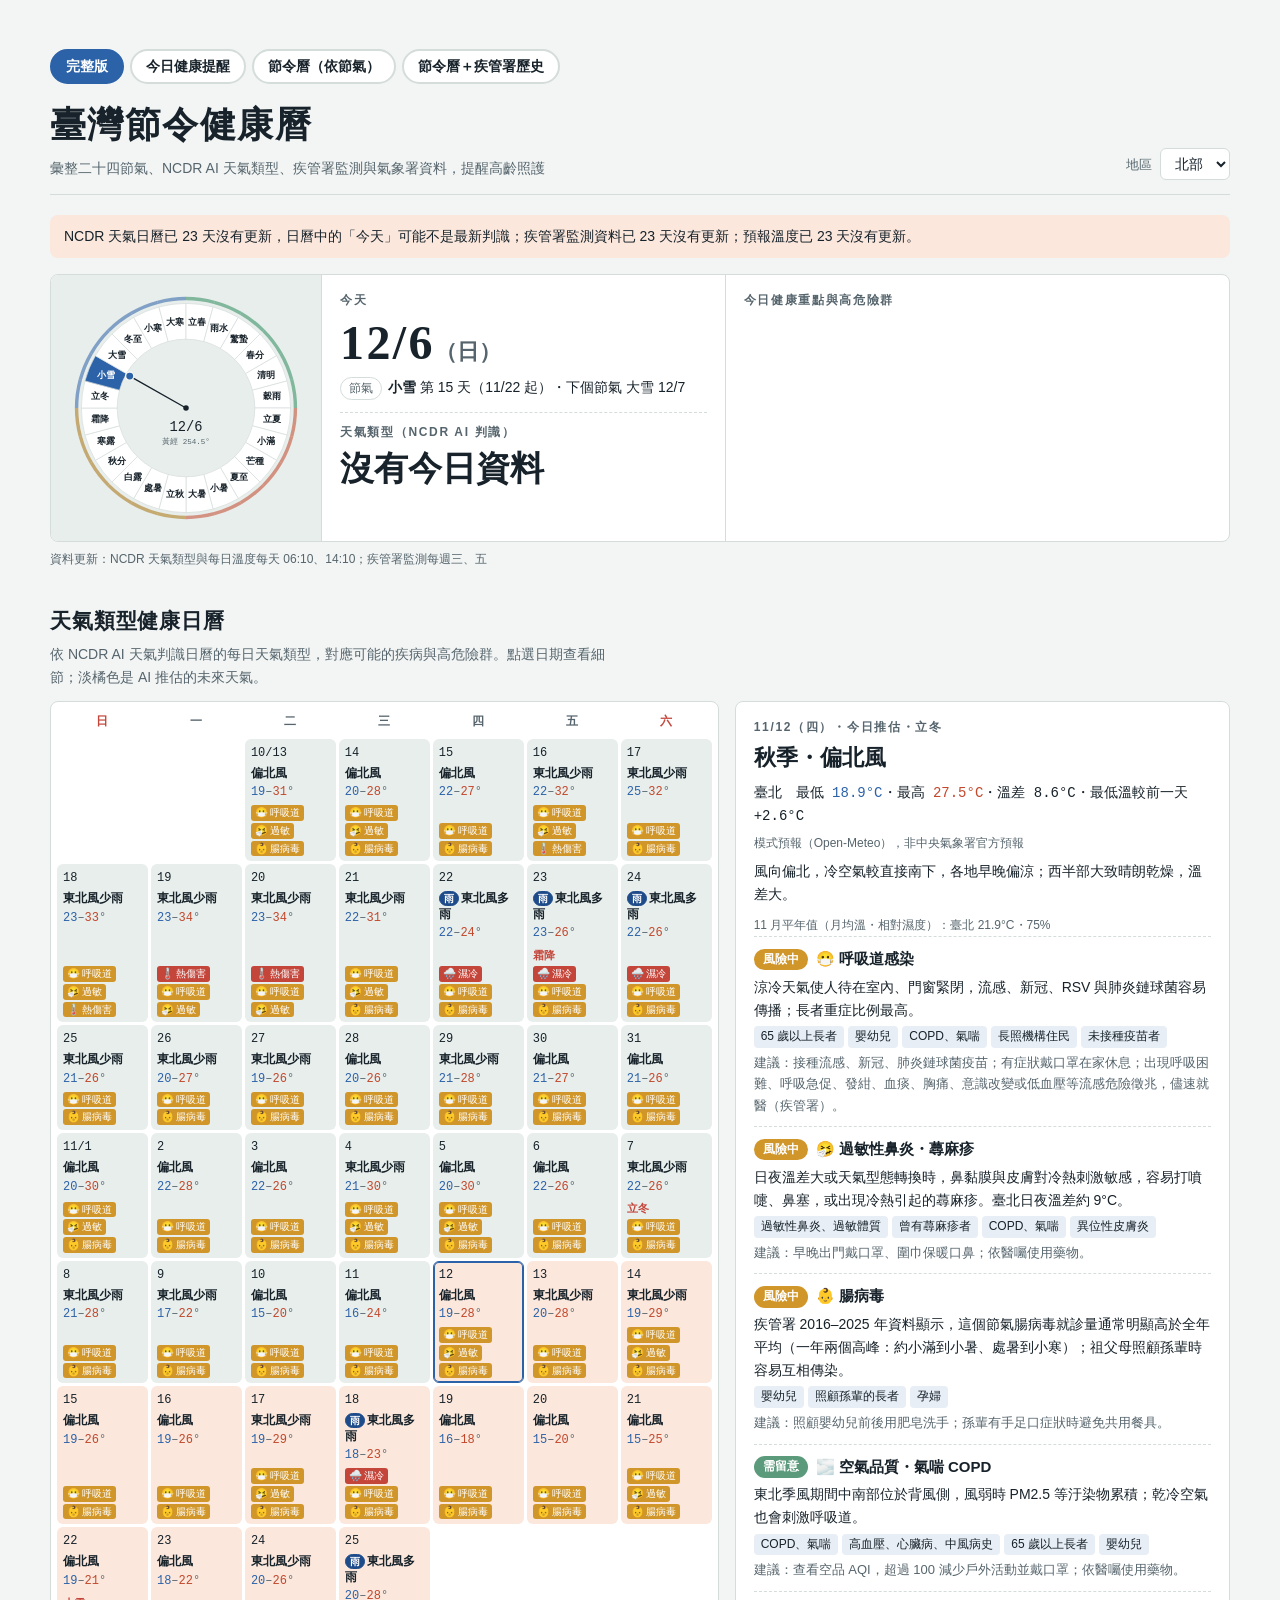
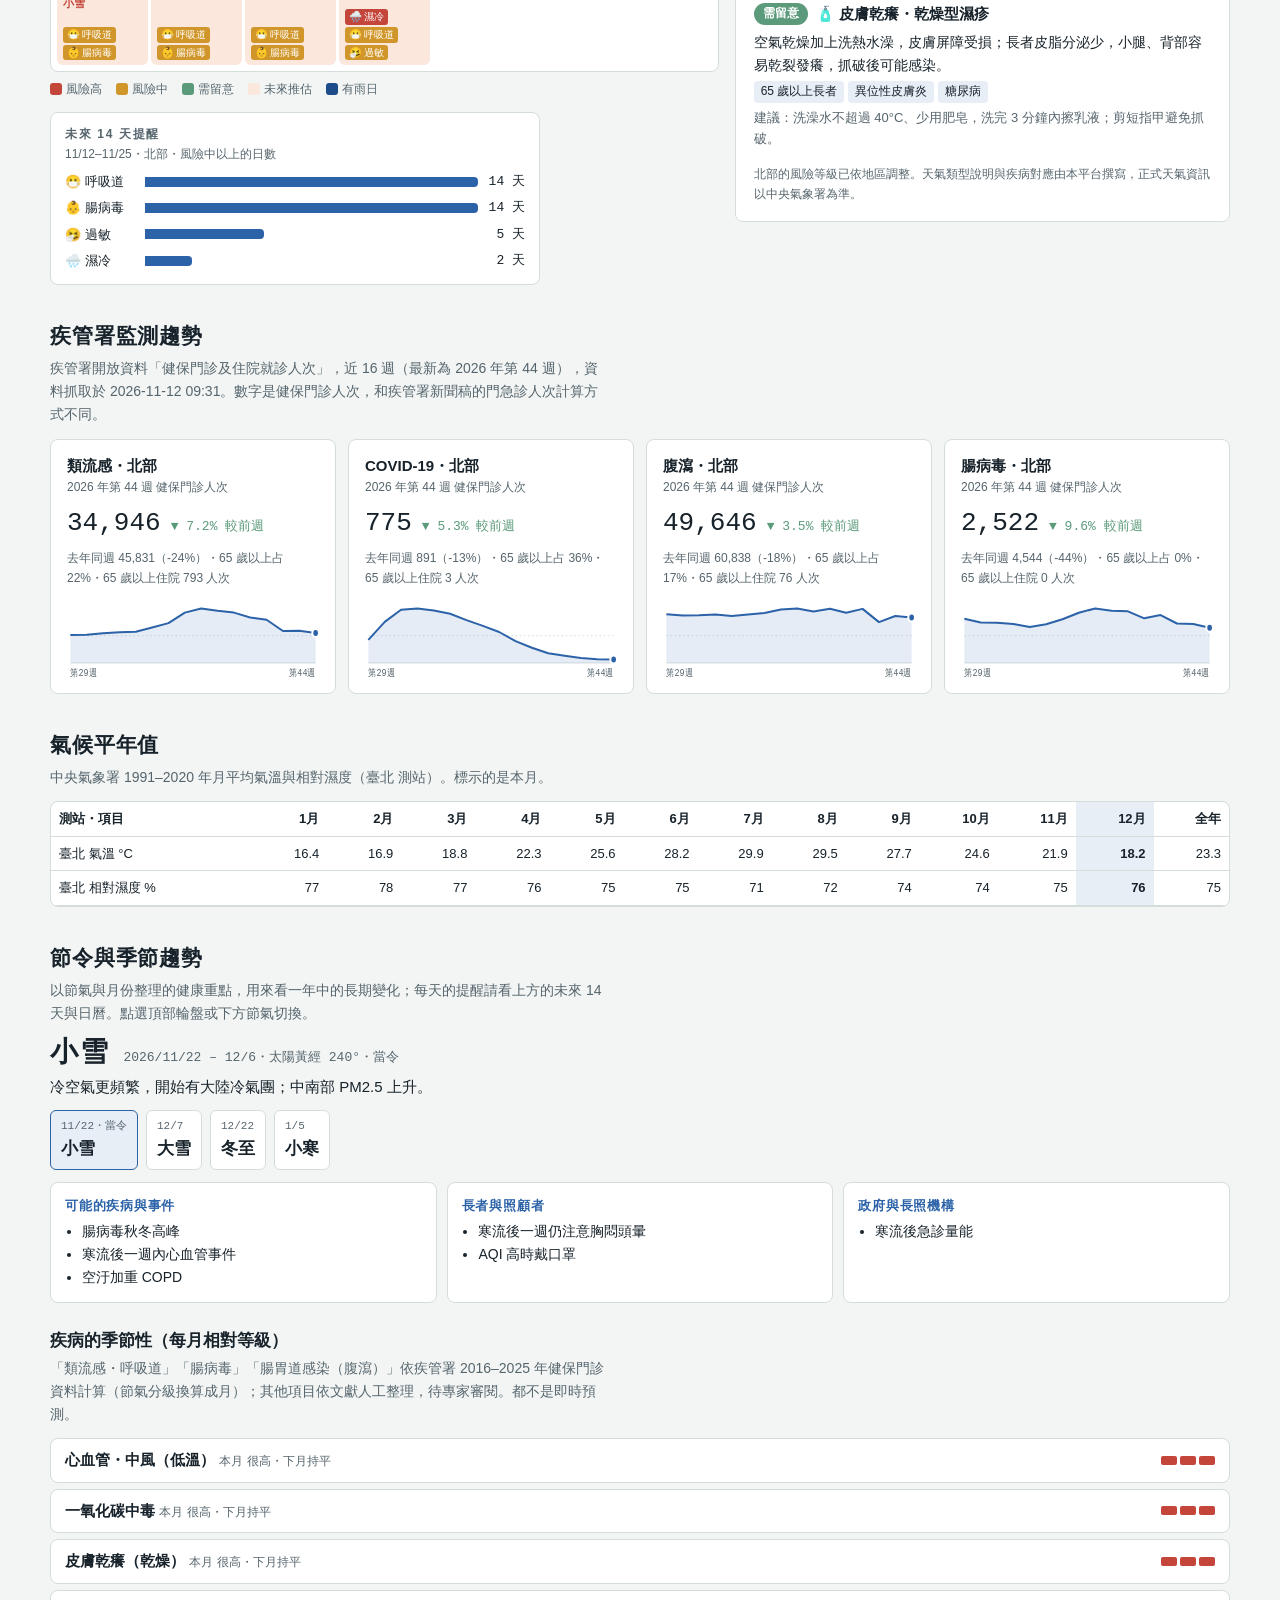
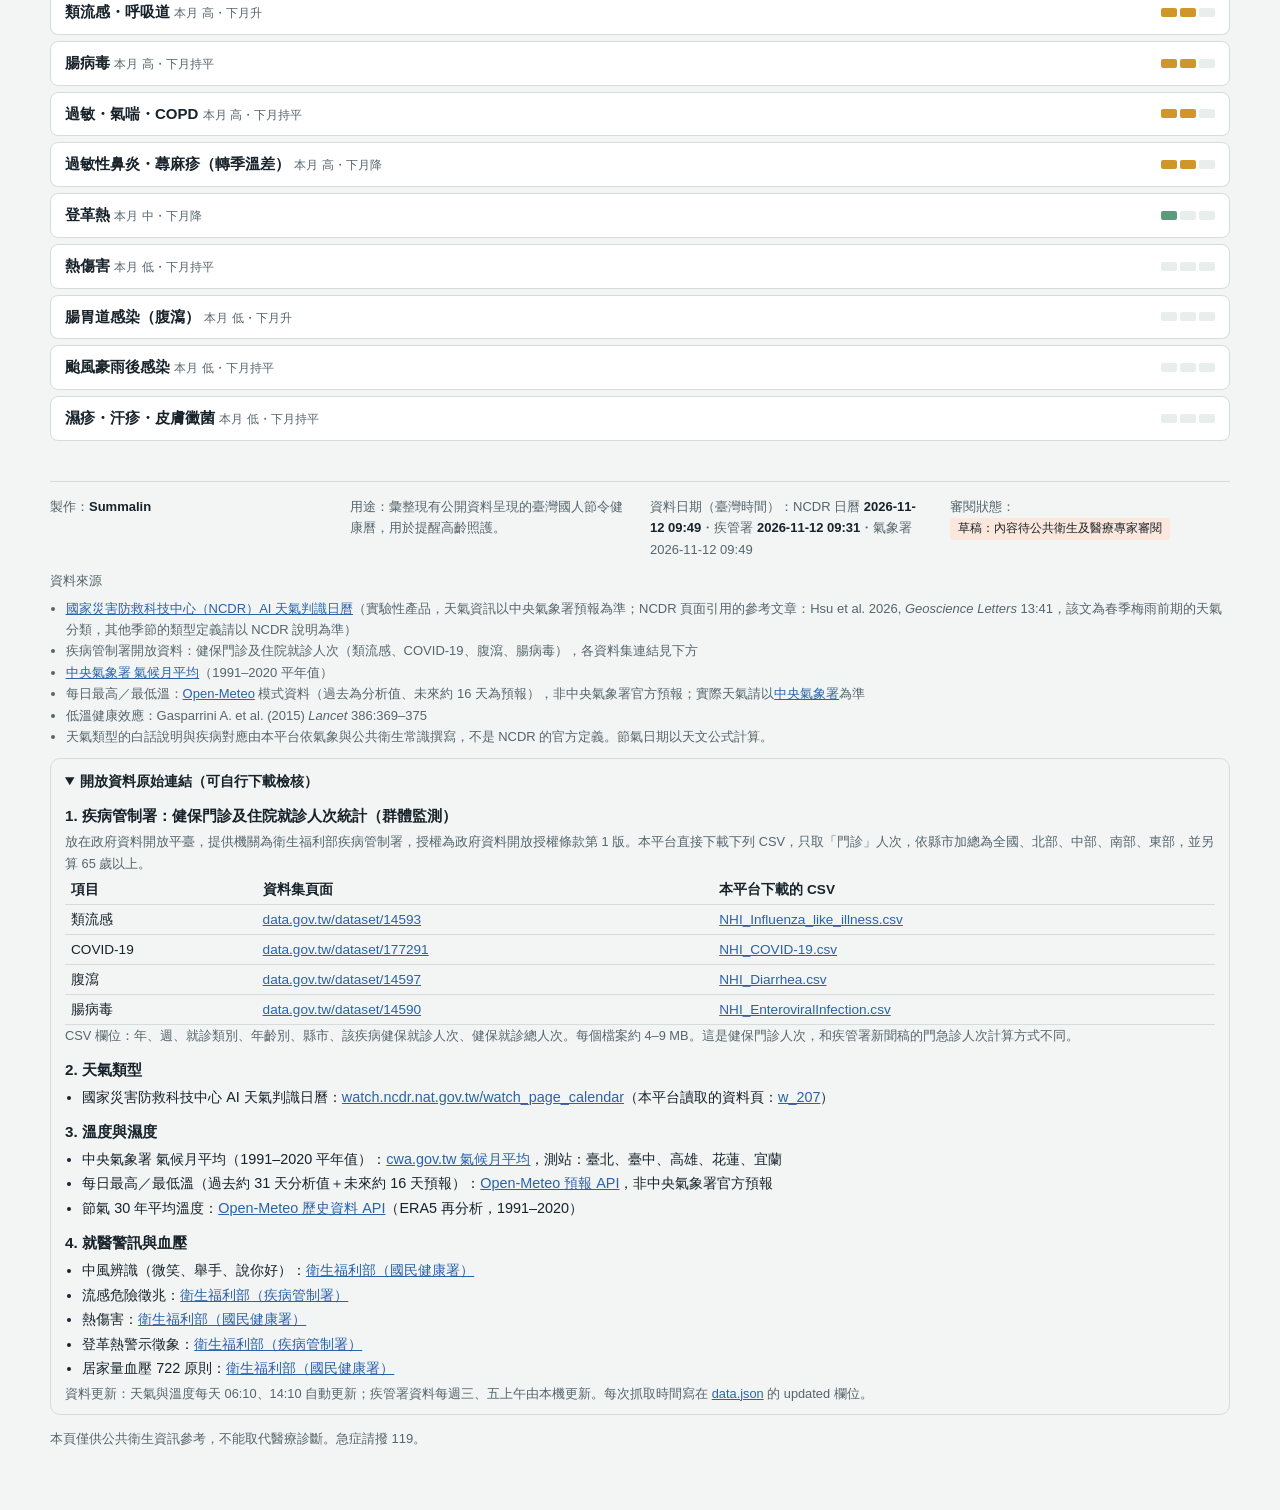
==== commit b9645419: "資安加固：GitHub Actions 固定提交碼、網頁加入內容安全政策 Co-Authored-By: Claude Opus 5.5 <noreply@anthropic.com>" ====
--- a/jieqi_health_web/site/index.html
+++ b/jieqi_health_web/site/index.html
@@ -2,6 +2,7 @@
 <html lang="zh-Hant-TW">
 <head>
 <meta charset="utf-8">
+<meta http-equiv="Content-Security-Policy" content="default-src 'self'; script-src 'self' 'unsafe-inline'; style-src 'self' 'unsafe-inline' https://fonts.googleapis.com; font-src https://fonts.gstatic.com; img-src 'self' data:; connect-src 'self'; object-src 'none'; base-uri 'self'; form-action 'none'">
 <meta name="viewport" content="width=device-width, initial-scale=1, viewport-fit=cover">
 <style>:root{padding-top:env(safe-area-inset-top,0px);padding-bottom:env(safe-area-inset-bottom,0px)}body{margin:0}img{max-width:100%}[hidden]{display:none!important}</style>
 </head>
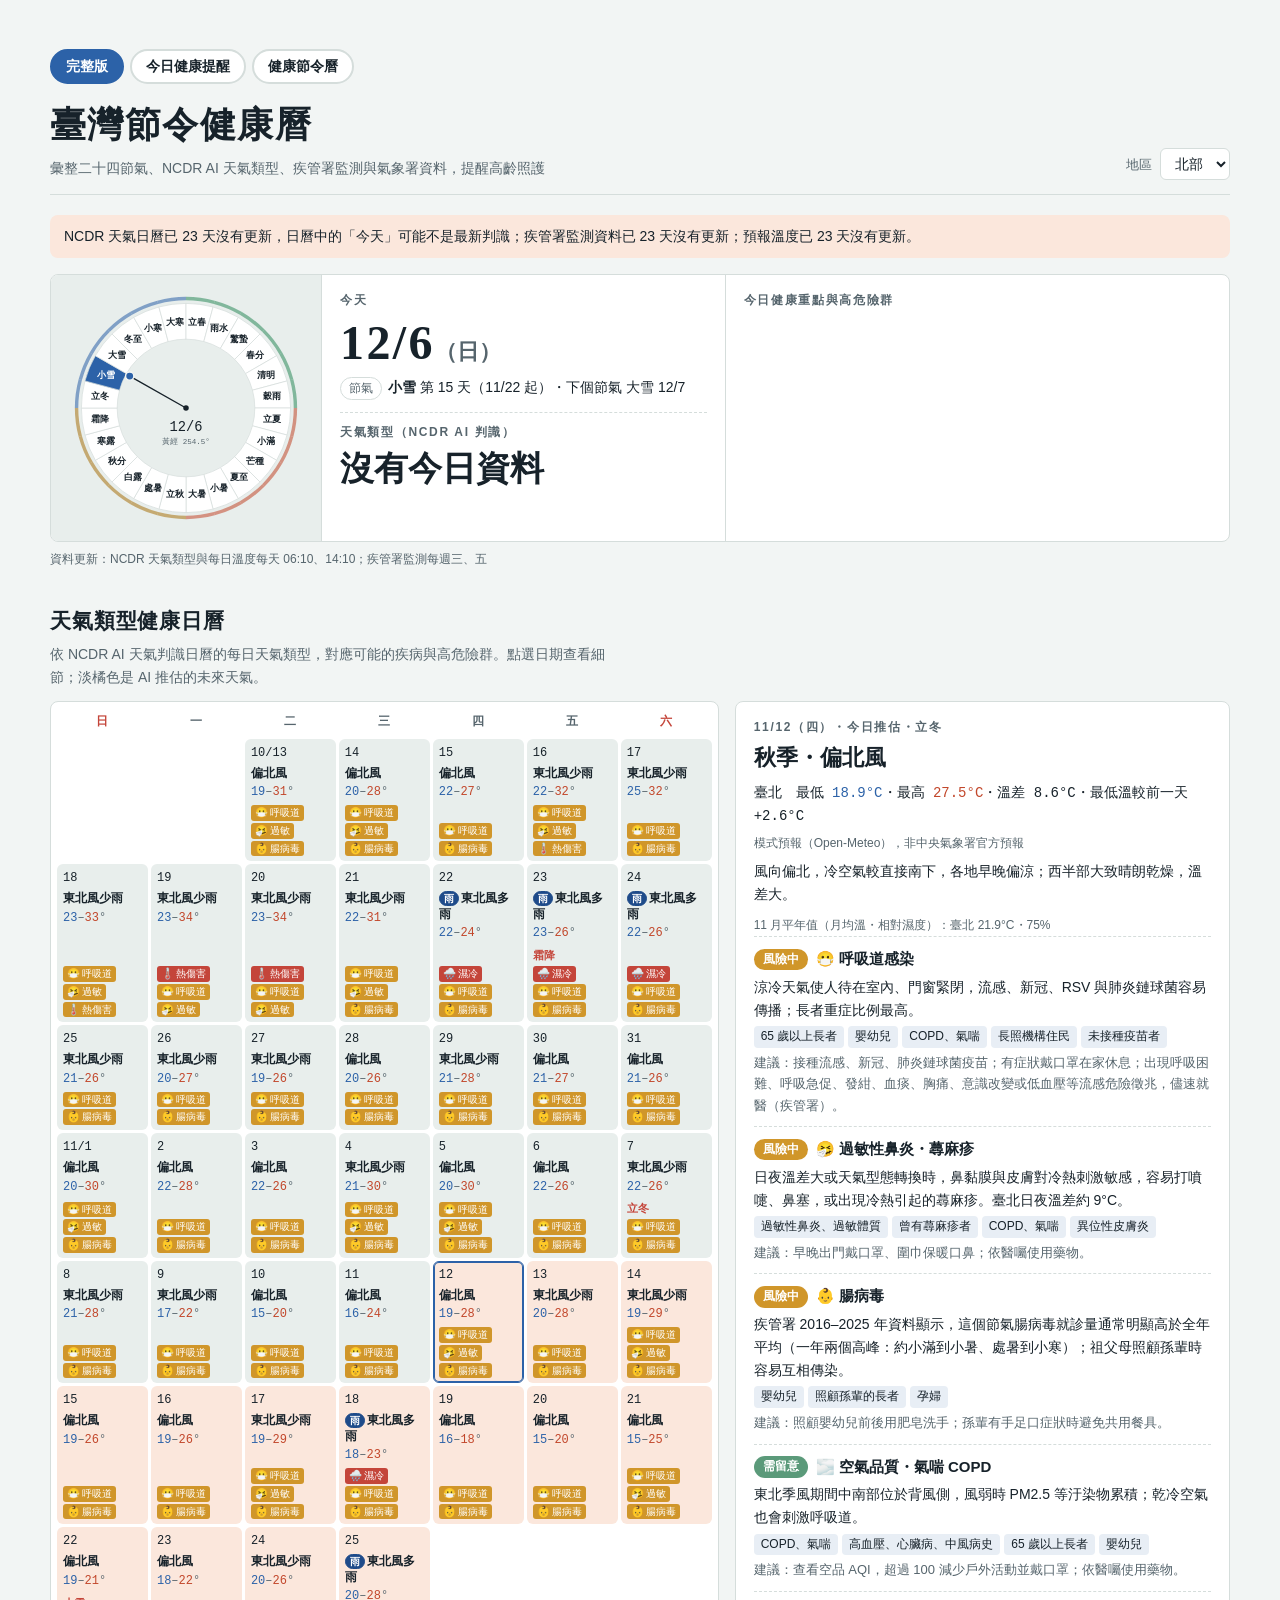
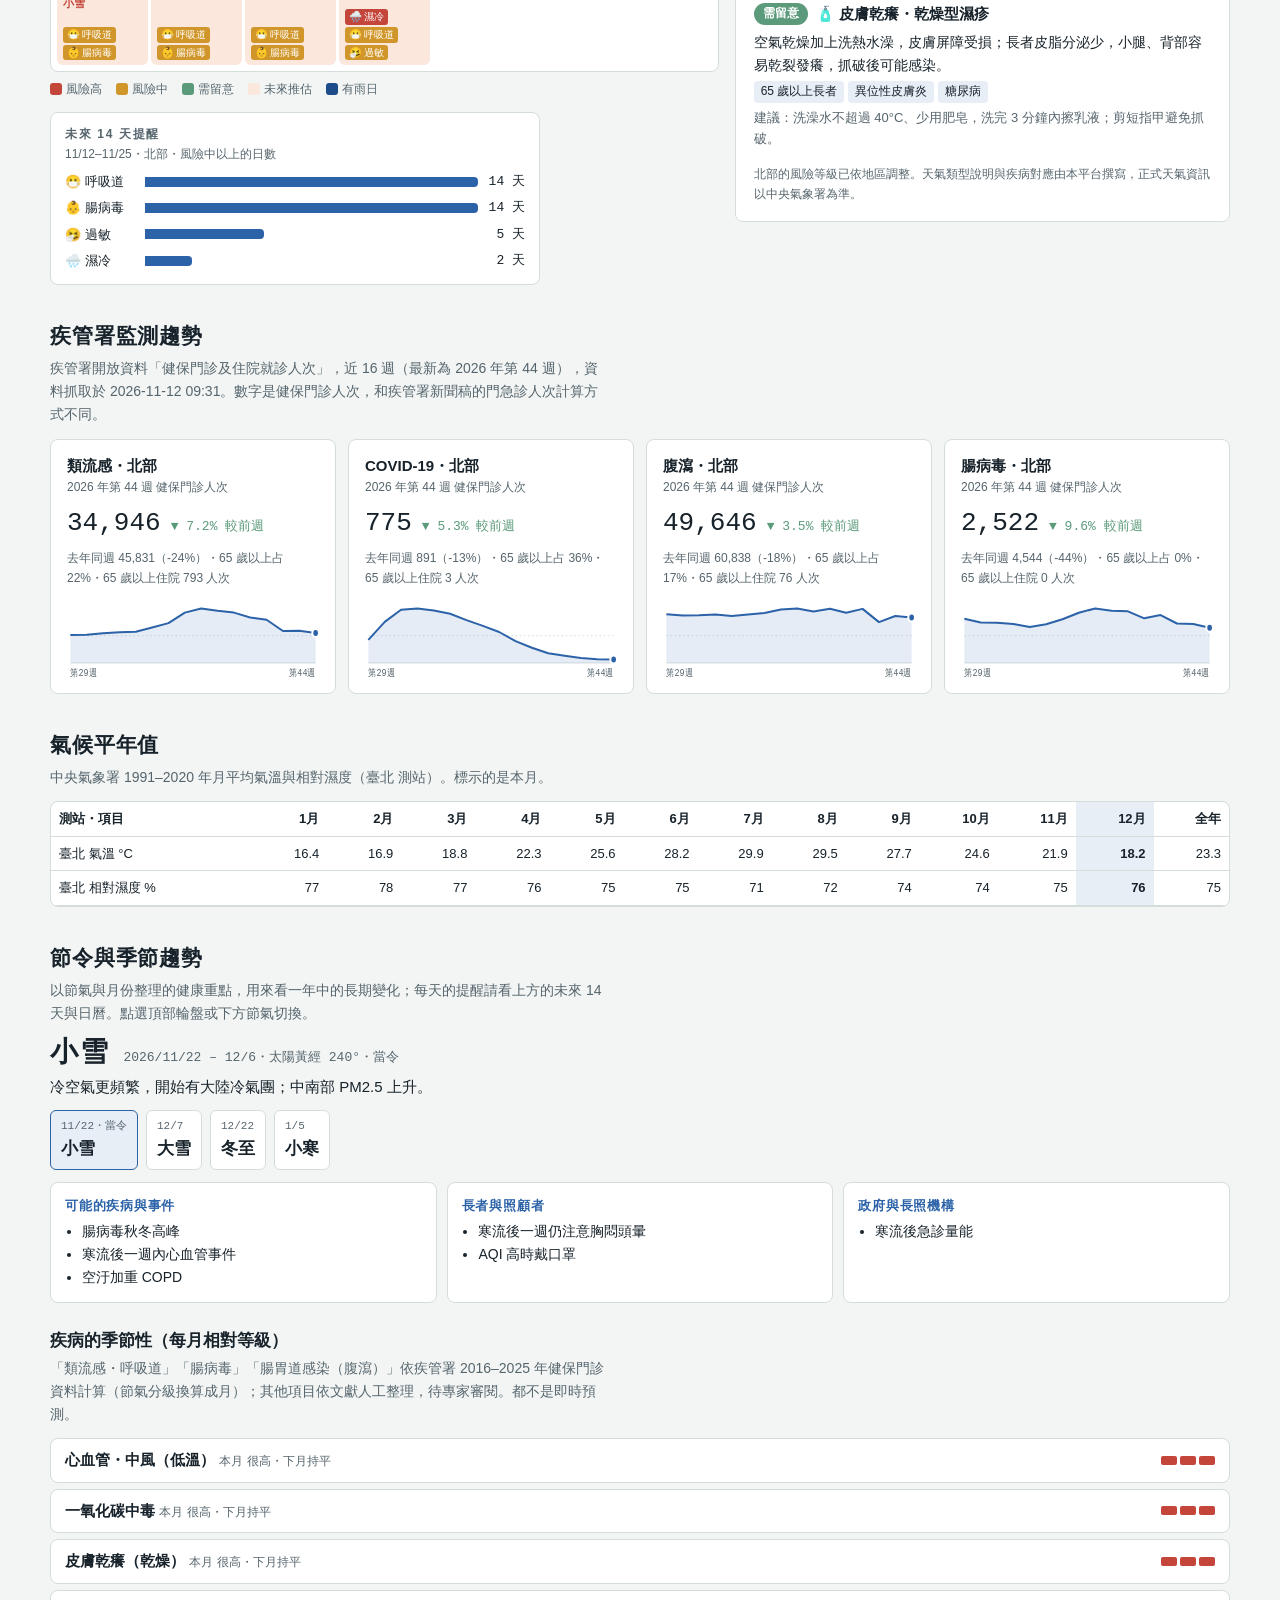
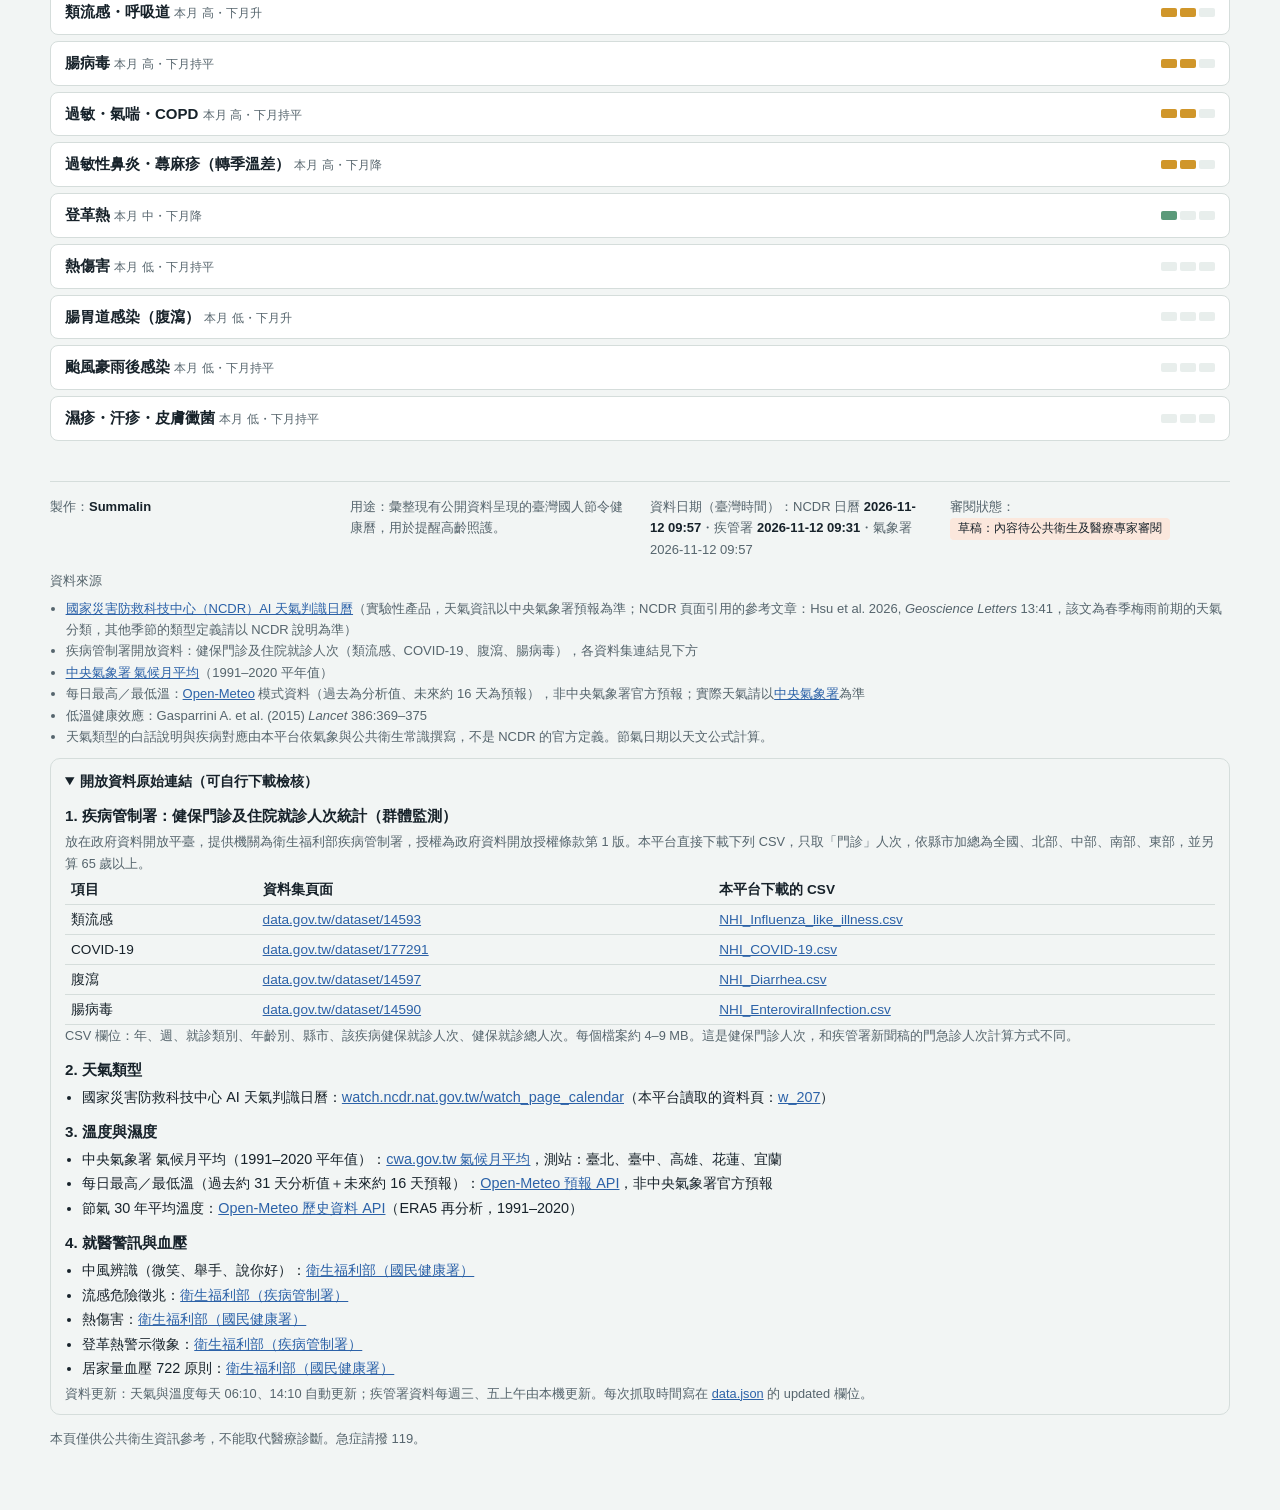
==== commit 8691dca9: "合併「節令曆」與「節令曆＋疾管署歷史」為「健康節令曆」（/v3/），/v4/ 轉址到 /v3/ Co-Authored-By: Claude Opus 5.5 <noreply@anthropic.c" ====
--- a/jieqi_health_web/site/index.html
+++ b/jieqi_health_web/site/index.html
@@ -191,7 +191,7 @@
 </style>
 
 <div class="wrap">
-  <nav class="vnav" aria-label="切換版本"><a href="./" aria-current="page">完整版</a><a href="v2/">今日健康提醒</a><a href="v3/">節令曆（依節氣）</a><a href="v4/">節令曆＋疾管署歷史</a></nav>
+  <nav class="vnav" aria-label="切換版本"><a href="./" aria-current="page">完整版</a><a href="v2/">今日健康提醒</a><a href="v3/">健康節令曆</a></nav>
   <header class="top">
     <div>
       <h1>臺灣節令健康曆</h1>
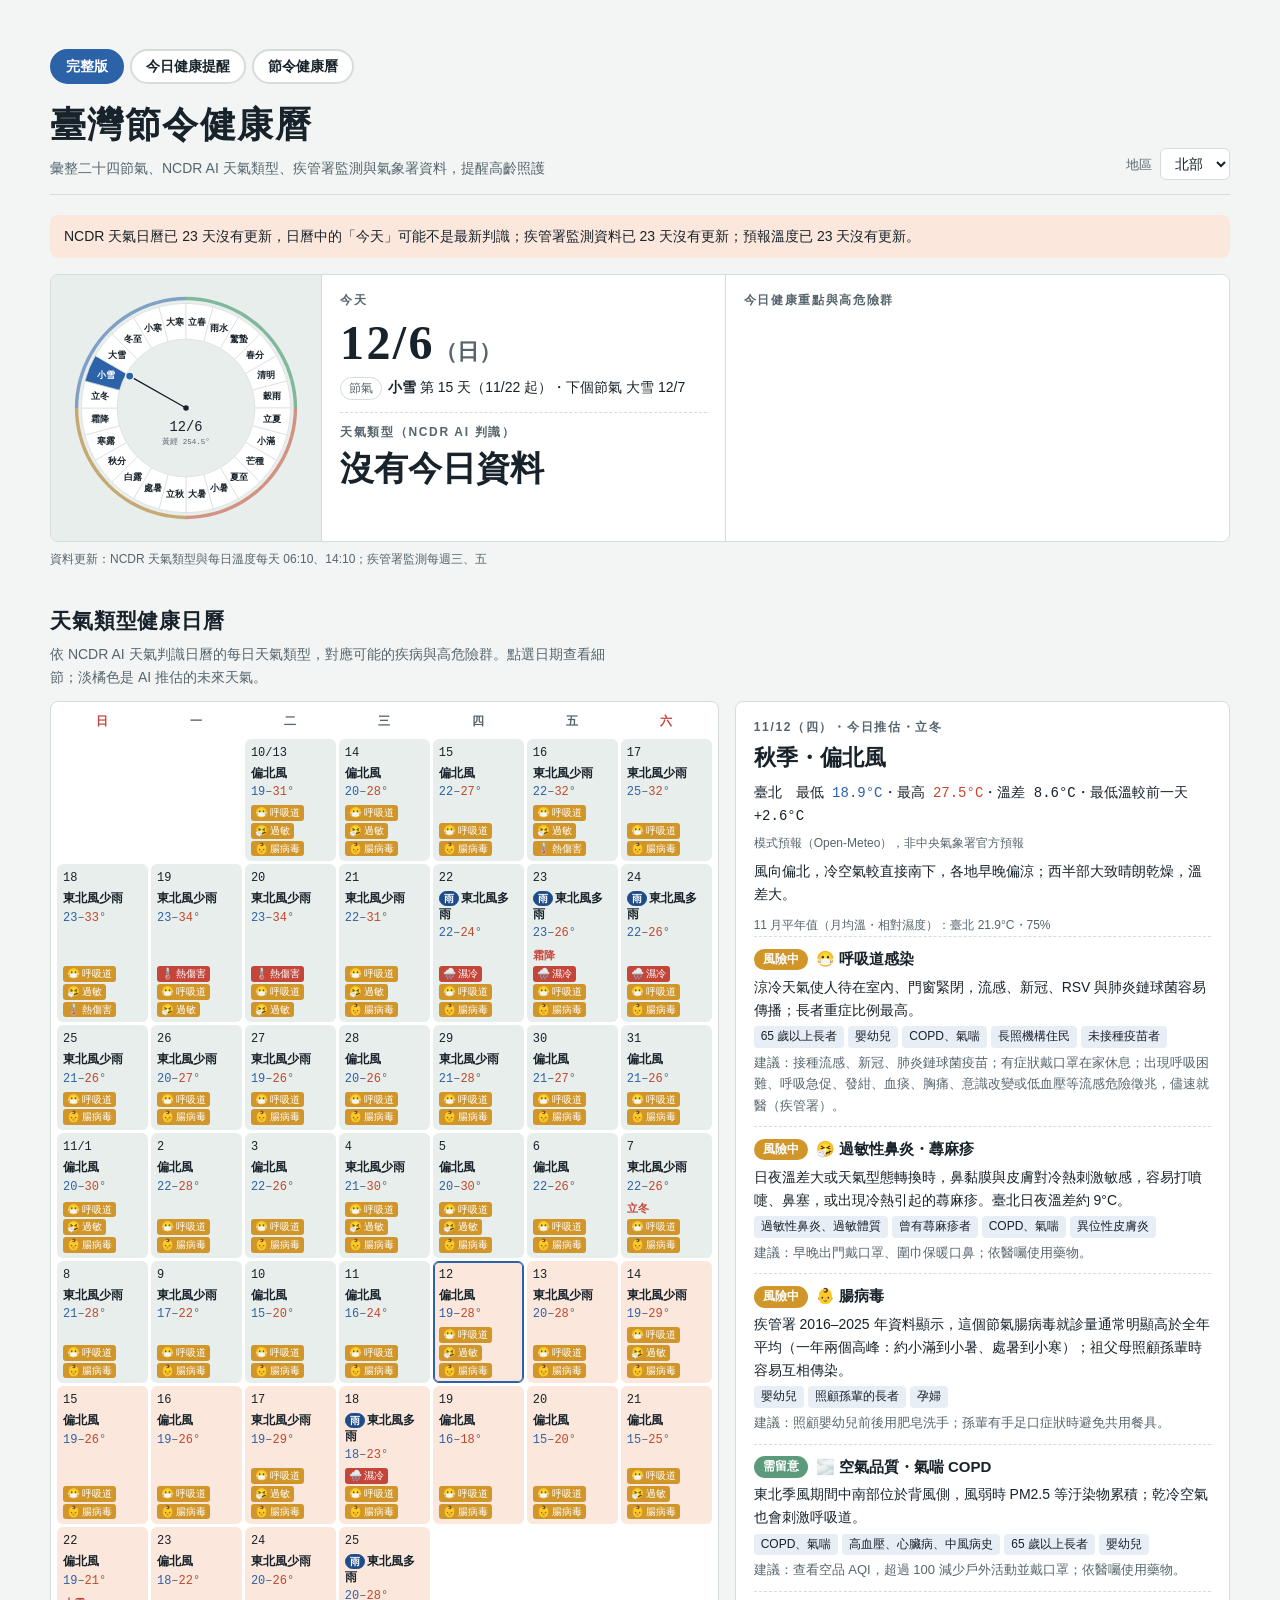
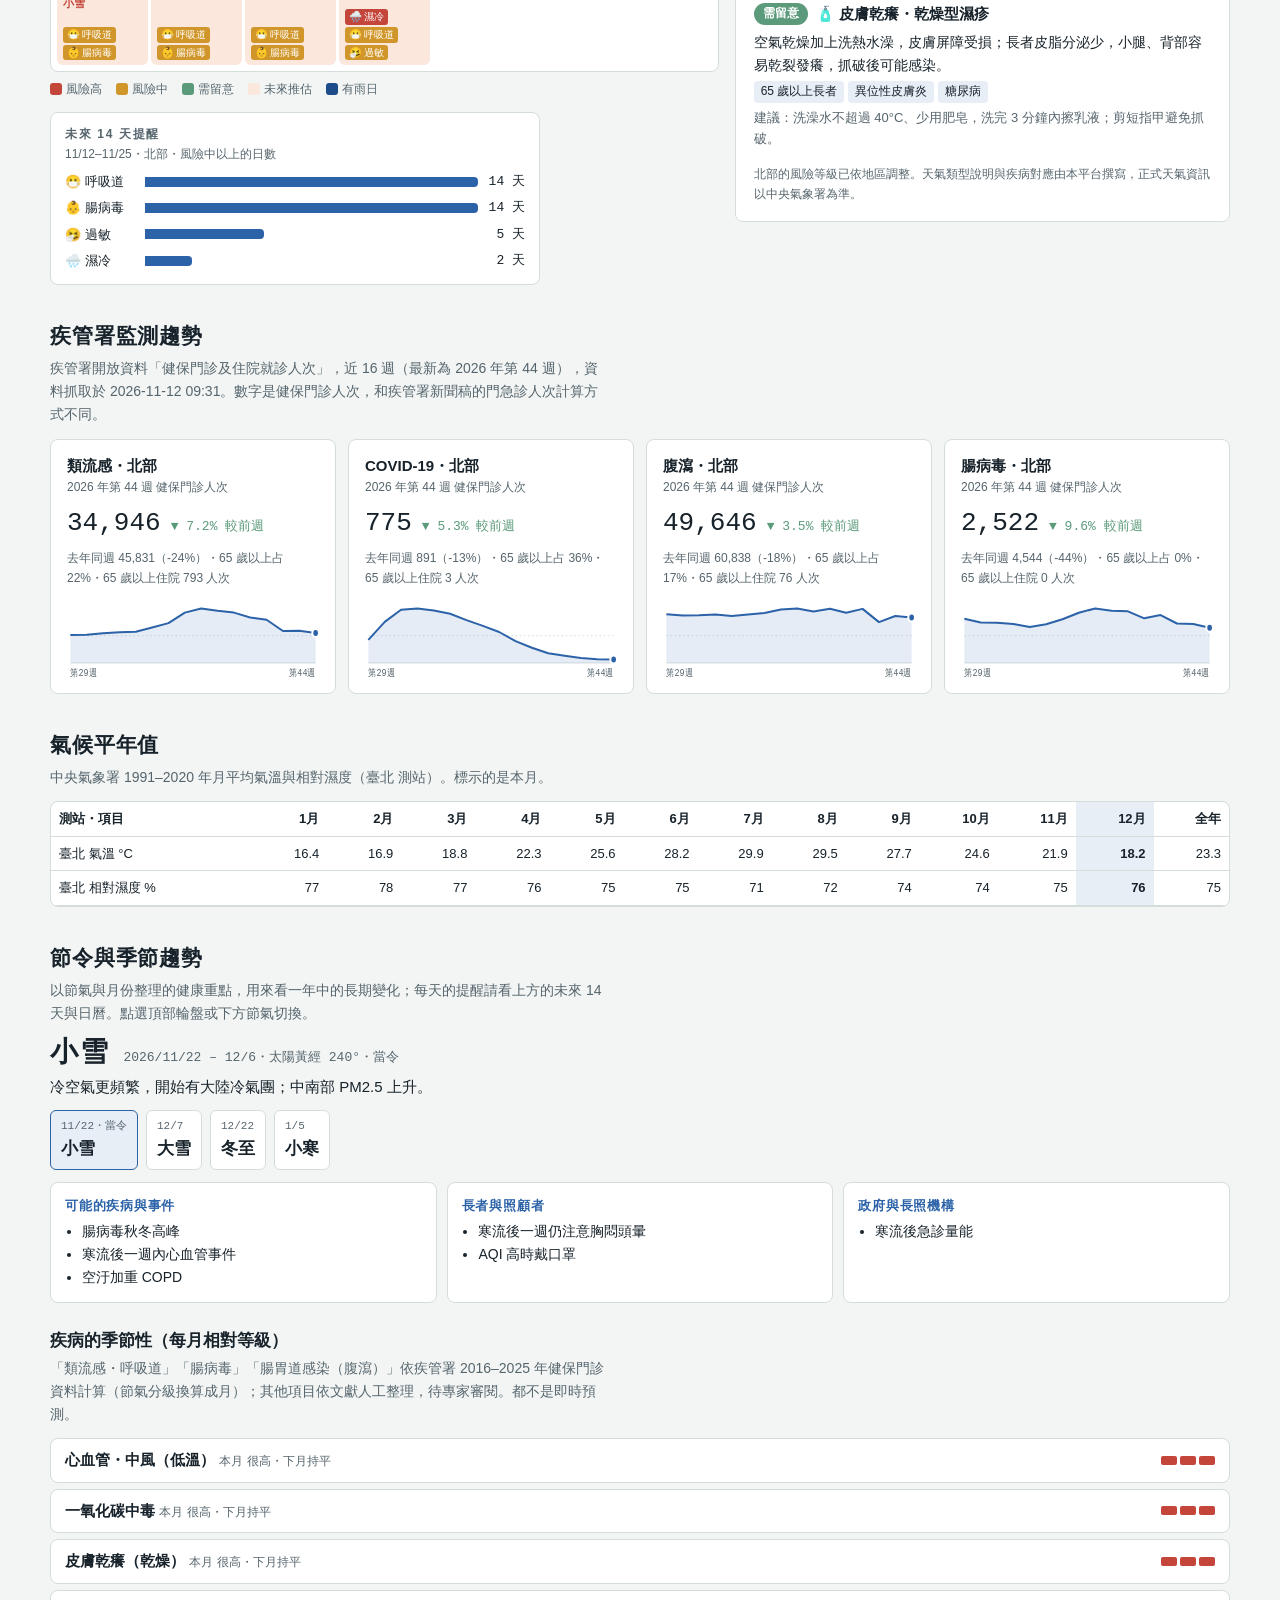
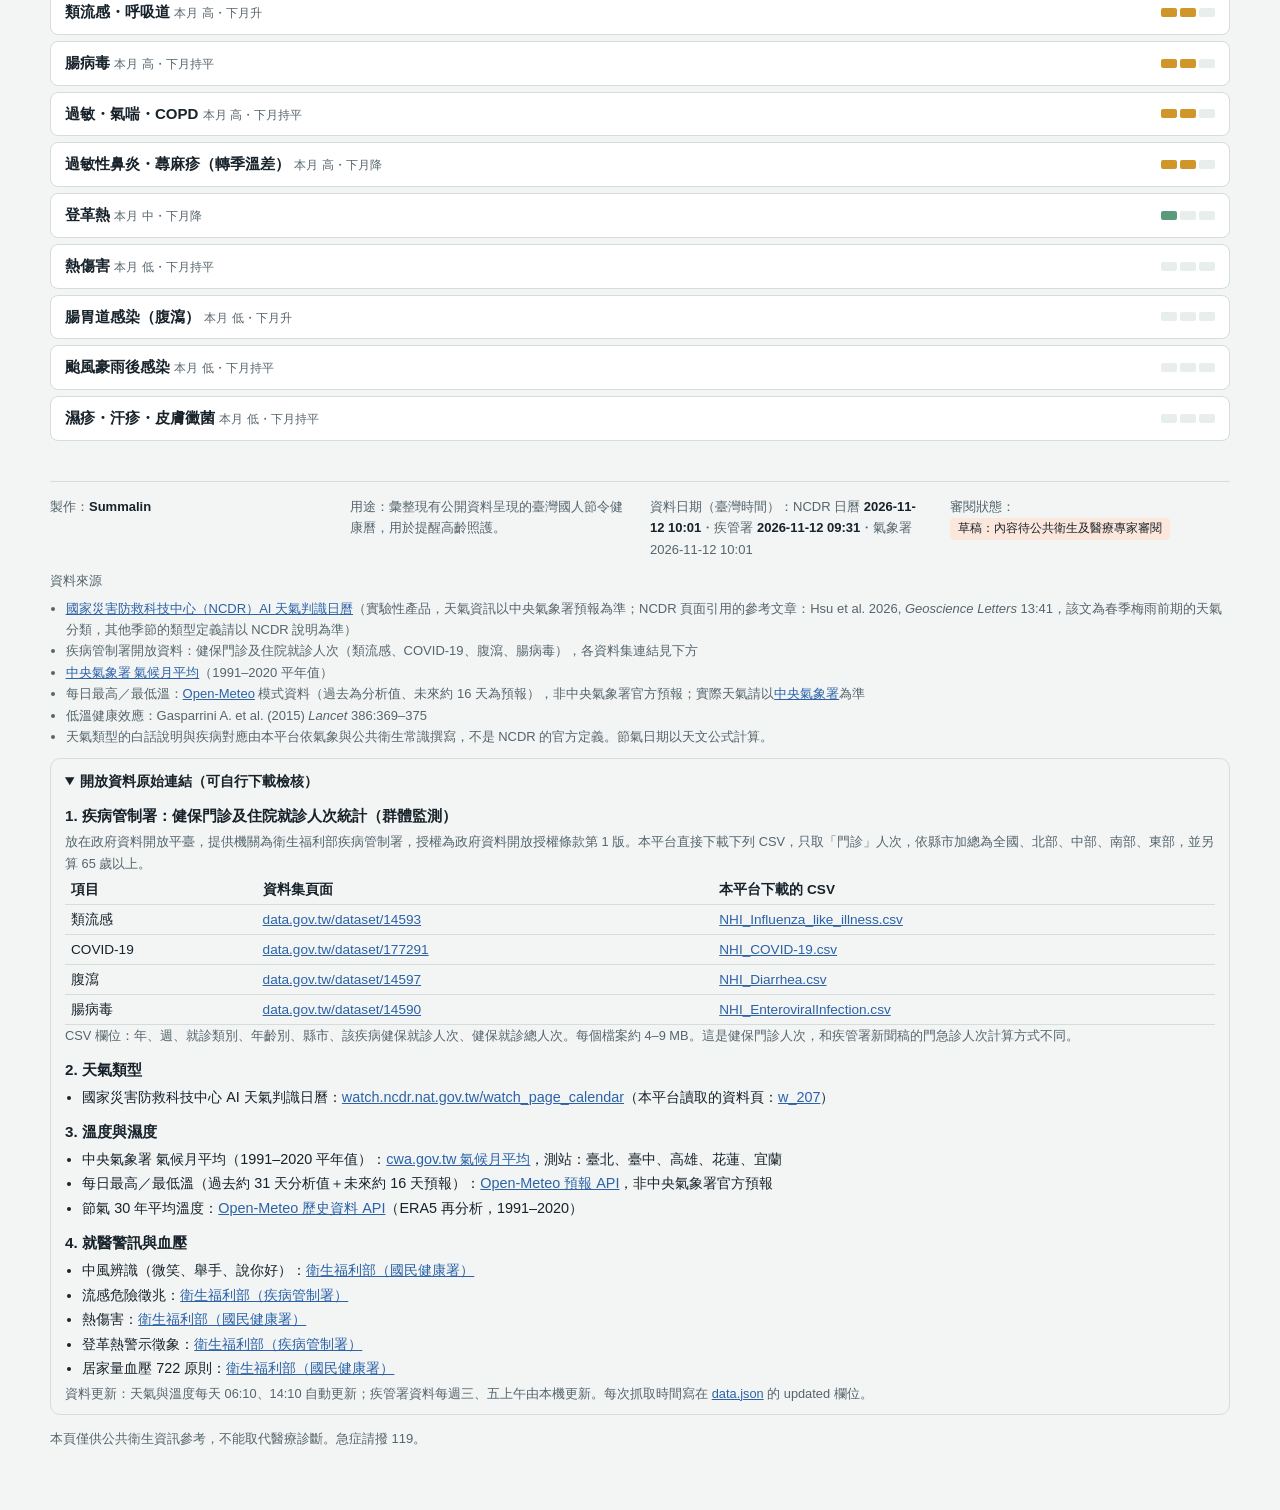
==== commit 590c2518: "合併版名稱統一為「節令健康曆」 Co-Authored-By: Claude Opus 5.5 <noreply@anthropic.com>" ====
--- a/jieqi_health_web/site/index.html
+++ b/jieqi_health_web/site/index.html
@@ -191,7 +191,7 @@
 </style>
 
 <div class="wrap">
-  <nav class="vnav" aria-label="切換版本"><a href="./" aria-current="page">完整版</a><a href="v2/">今日健康提醒</a><a href="v3/">健康節令曆</a></nav>
+  <nav class="vnav" aria-label="切換版本"><a href="./" aria-current="page">完整版</a><a href="v2/">今日健康提醒</a><a href="v3/">節令健康曆</a></nav>
   <header class="top">
     <div>
       <h1>臺灣節令健康曆</h1>
